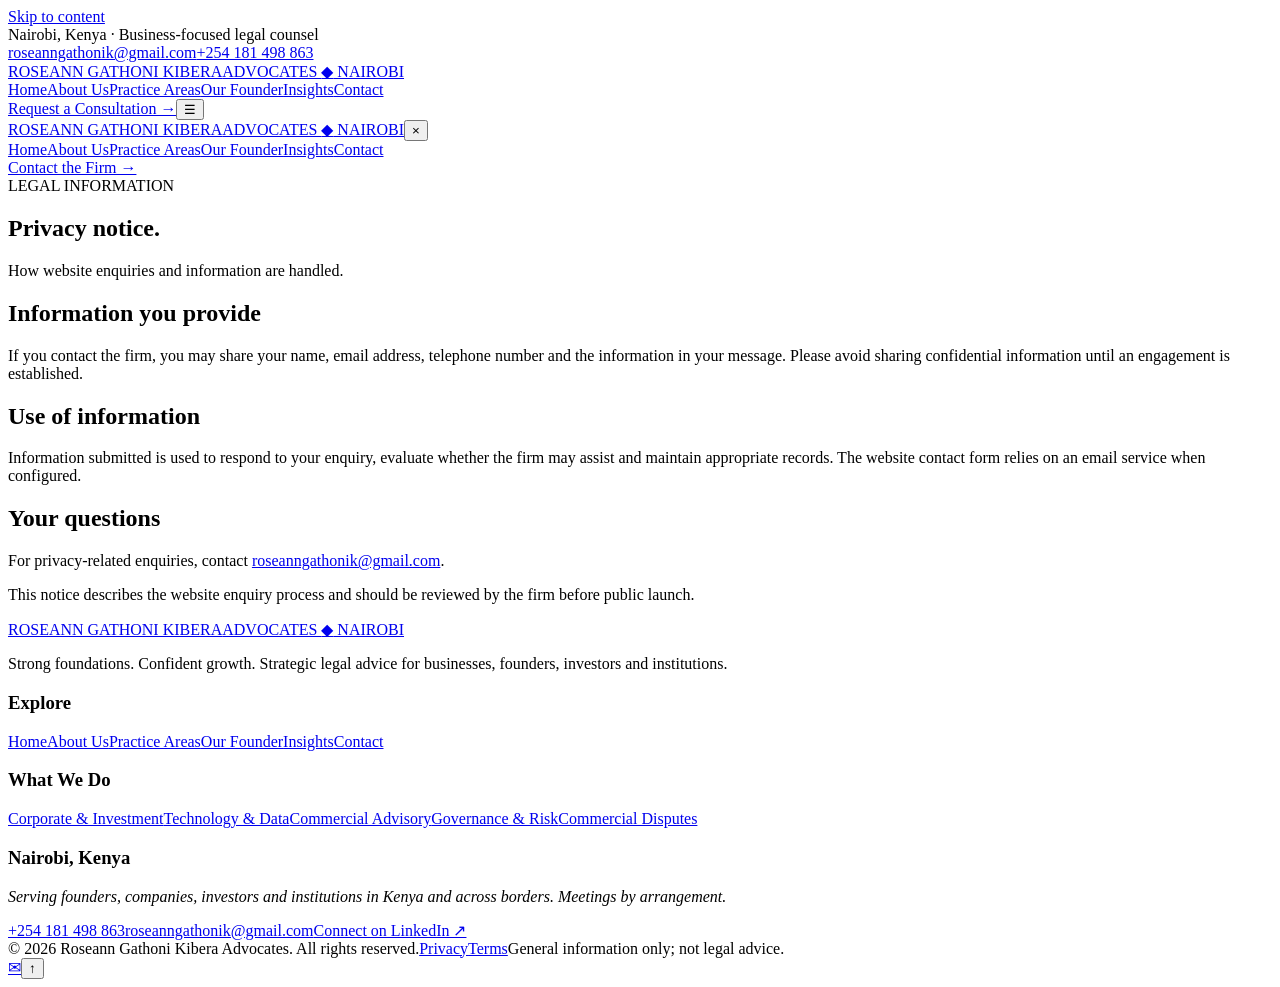
==== index.html @ 85772846 "Launch Roseann Gathoni Kibera Advocates website" ====
<!doctype html><html lang="en-KE"><head><meta charset="utf-8"><meta name="viewport" content="width=device-width,initial-scale=1"><meta name="theme-color" content="#20372f"><link rel="icon" href="/assets/favicon.png" type="image/png"><link rel="preconnect" href="https://fonts.googleapis.com"><link rel="preconnect" href="https://fonts.gstatic.com" crossorigin><link href="https://fonts.googleapis.com/css2?family=DM+Sans:wght@400;500;600;700&family=Playfair+Display:wght@400;500;600;700&display=swap" rel="stylesheet"><link rel="stylesheet" href="/assets/site.css"><link rel="stylesheet" href="/assets/roseann.css"><script defer src="/assets/site.js"></script><title>Privacy Notice | Roseann Gathoni Kibera Advocates</title><meta name="description" content="Privacy information for website enquiries."><meta property="og:title" content="Privacy Notice | Roseann Gathoni Kibera Advocates"><meta property="og:description" content="Privacy information for website enquiries."><meta property="og:type" content="website"><meta property="og:image" content="/assets/roseann-social.jpg"><meta name="twitter:card" content="summary_large_image"></head><body><a class="skip-link" href="#main">Skip to content</a><div class="topbar"><div class="container topbar-inner"><span class="topbar-address">Nairobi, Kenya · Business-focused legal counsel</span><div class="topbar-links"><a href="mailto:roseanngathonik@gmail.com">roseanngathonik@gmail.com</a><a href="tel:+254181498863">+254 181 498 863</a></div></div></div><header class="nav-shell"><div class="container nav-inner"><a class="brand" aria-label="Roseann Gathoni Kibera Advocates home" href="/"><span class="brand-wordmark"><span class="brand-primary">ROSEANN GATHONI KIBERA</span><span class="brand-secondary">ADVOCATES <span class="brand-mark">◆</span> NAIROBI</span></span></a><nav class="nav-links" aria-label="Main navigation"><a class="nav-link"  href="/">Home</a><a class="nav-link"  href="/about/">About Us</a><a class="nav-link"  href="/practice-areas/">Practice Areas</a><a class="nav-link"  href="/our-attorney/">Our Founder</a><a class="nav-link"  href="/insights/">Insights</a><a class="nav-link"  href="/contact/">Contact</a></nav><a class="btn btn-gold nav-cta" href="/contact/">Request a Consultation →</a><button type="button" class="menu-open" data-mobile-open aria-controls="mobile-panel" aria-expanded="false" aria-label="Open navigation">☰</button></div></header><div class="mobile-backdrop" id="mobile-backdrop"></div><nav id="mobile-panel" class="mobile-panel" aria-label="Mobile navigation" aria-hidden="true" inert><div class="mobile-head"><a class="brand" href="/"><span class="brand-wordmark"><span class="brand-primary">ROSEANN GATHONI KIBERA</span><span class="brand-secondary">ADVOCATES <span class="brand-mark">◆</span> NAIROBI</span></span></a><button type="button" data-mobile-close aria-label="Close navigation">×</button></div><div class="mobile-links"><a class=""  href="/">Home</a><a class=""  href="/about/">About Us</a><a class=""  href="/practice-areas/">Practice Areas</a><a class=""  href="/our-attorney/">Our Founder</a><a class=""  href="/insights/">Insights</a><a class=""  href="/contact/">Contact</a></div><a class="btn btn-gold mobile-cta" href="/contact/">Contact the Firm →</a></nav><main id="main"><section class="page-hero"><div class="container"><span class="eyebrow eyebrow-light">LEGAL INFORMATION</span><h1>Privacy notice.</h1><p>How website enquiries and information are handled.</p></div></section><section class="section"><div class="container narrow-copy"><h2>Information you provide</h2><p>If you contact the firm, you may share your name, email address, telephone number and the information in your message. Please avoid sharing confidential information until an engagement is established.</p><h2>Use of information</h2><p>Information submitted is used to respond to your enquiry, evaluate whether the firm may assist and maintain appropriate records. The website contact form relies on an email service when configured.</p><h2>Your questions</h2><p>For privacy-related enquiries, contact <a href="mailto:roseanngathonik@gmail.com">roseanngathonik@gmail.com</a>.</p><p>This notice describes the website enquiry process and should be reviewed by the firm before public launch.</p></div></section></main><footer class="site-footer"><div class="container"><div class="footer-grid"><div><a href="/" class="footer-wordmark"><span class="brand-wordmark"><span class="brand-primary">ROSEANN GATHONI KIBERA</span><span class="brand-secondary">ADVOCATES <span class="brand-mark">◆</span> NAIROBI</span></span></a><p>Strong foundations. Confident growth. Strategic legal advice for businesses, founders, investors and institutions.</p></div><div><h3>Explore</h3><div class="footer-links"><a class=""  href="/">Home</a><a class=""  href="/about/">About Us</a><a class=""  href="/practice-areas/">Practice Areas</a><a class=""  href="/our-attorney/">Our Founder</a><a class=""  href="/insights/">Insights</a><a class=""  href="/contact/">Contact</a></div></div><div><h3>What We Do</h3><div class="footer-links"><a href="/practice-areas/#corporate">Corporate &amp; Investment</a><a href="/practice-areas/#technology">Technology &amp; Data</a><a href="/practice-areas/#commercial">Commercial Advisory</a><a href="/practice-areas/#governance">Governance &amp; Risk</a><a href="/practice-areas/#disputes">Commercial Disputes</a></div></div><div class="footer-location"><h3>Nairobi, Kenya</h3><address>Serving founders, companies, investors and institutions in Kenya and across borders. Meetings by arrangement.</address><div class="footer-links" style="margin-top:15px"><a href="tel:+254181498863">+254 181 498 863</a><a href="mailto:roseanngathonik@gmail.com">roseanngathonik@gmail.com</a><a href="https://www.linkedin.com/in/roseanngathoni/" target="_blank" rel="noopener noreferrer">Connect on LinkedIn ↗</a></div></div></div><div class="footer-bottom"><span>© 2026 Roseann Gathoni Kibera Advocates. All rights reserved.</span><span class="footer-legal"><a href="/privacy/">Privacy</a><a href="/terms/">Terms</a><span>General information only; not legal advice.</span></span></div></div></footer><a class="floating-contact" href="mailto:roseanngathonik@gmail.com" aria-label="Email Roseann Gathoni Kibera Advocates" title="Email the firm">✉</a><button class="scroll-top" type="button" aria-label="Back to top">↑</button></body></html>
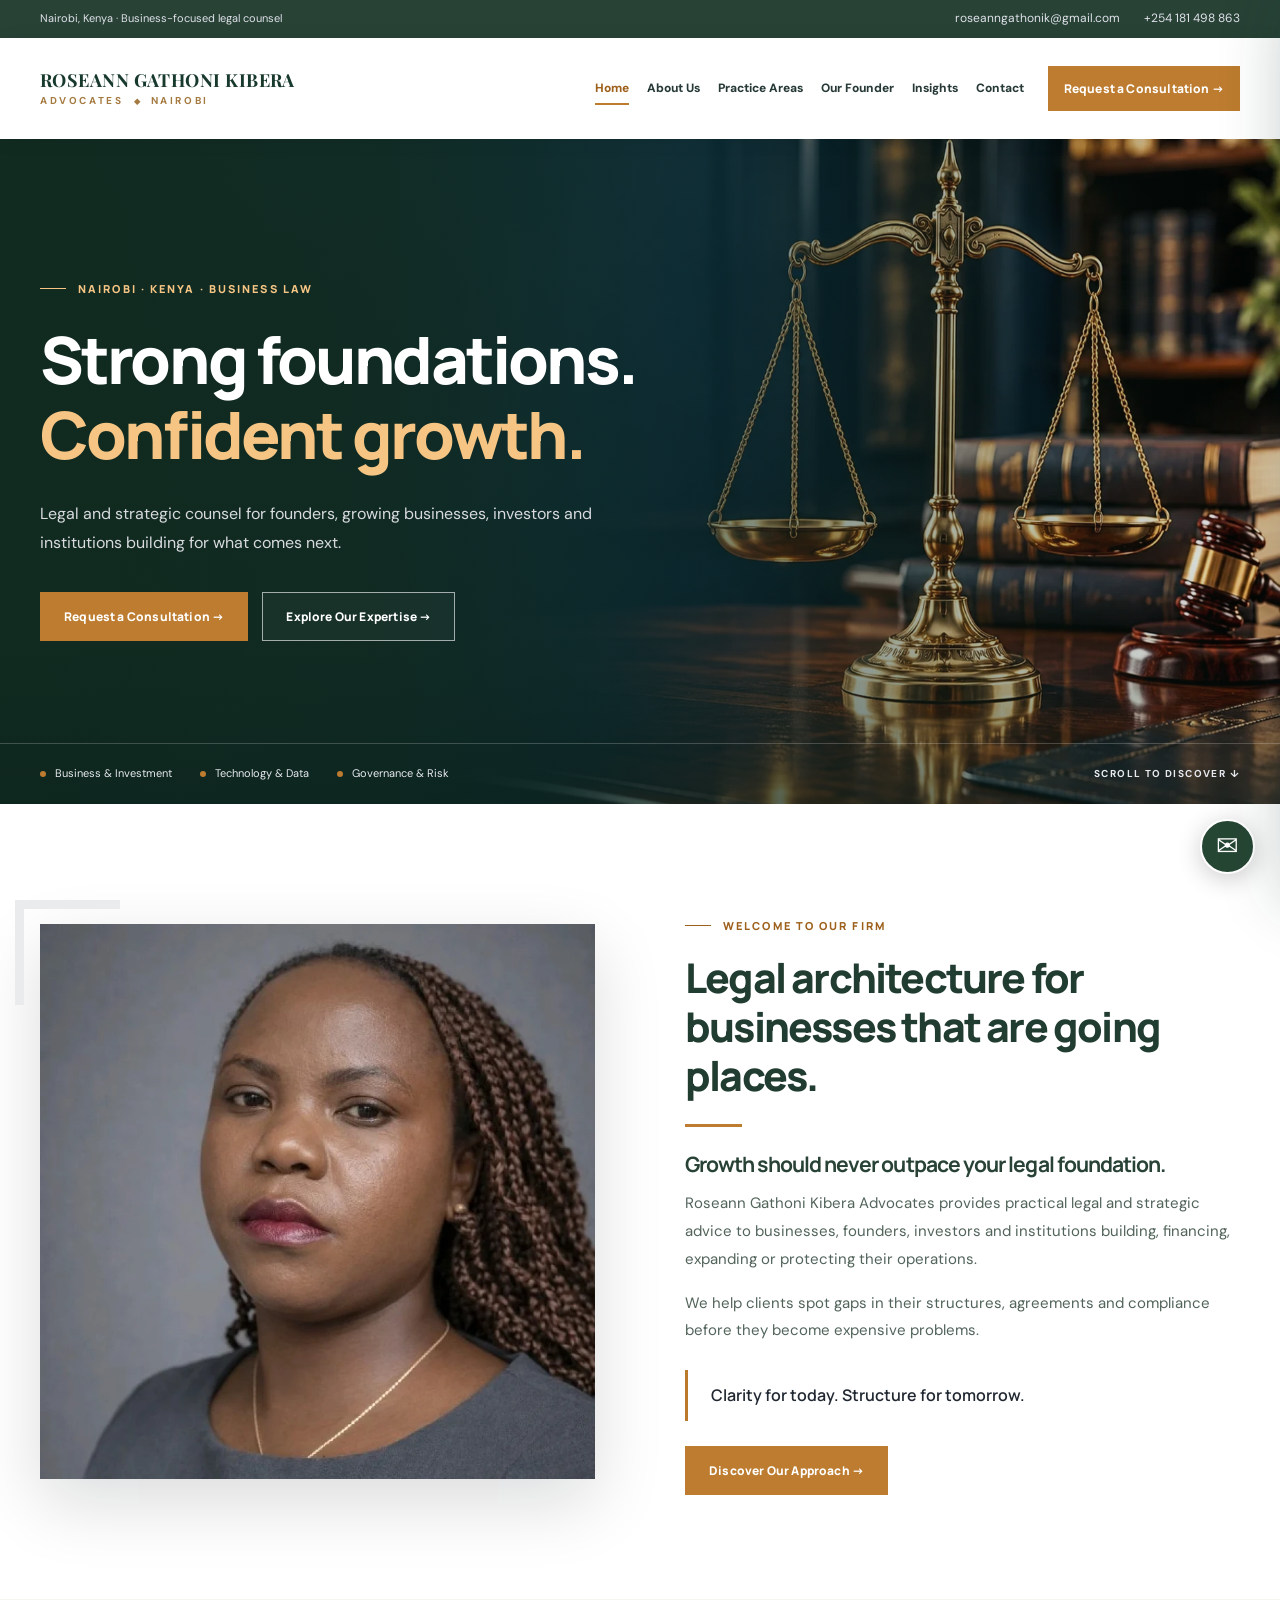
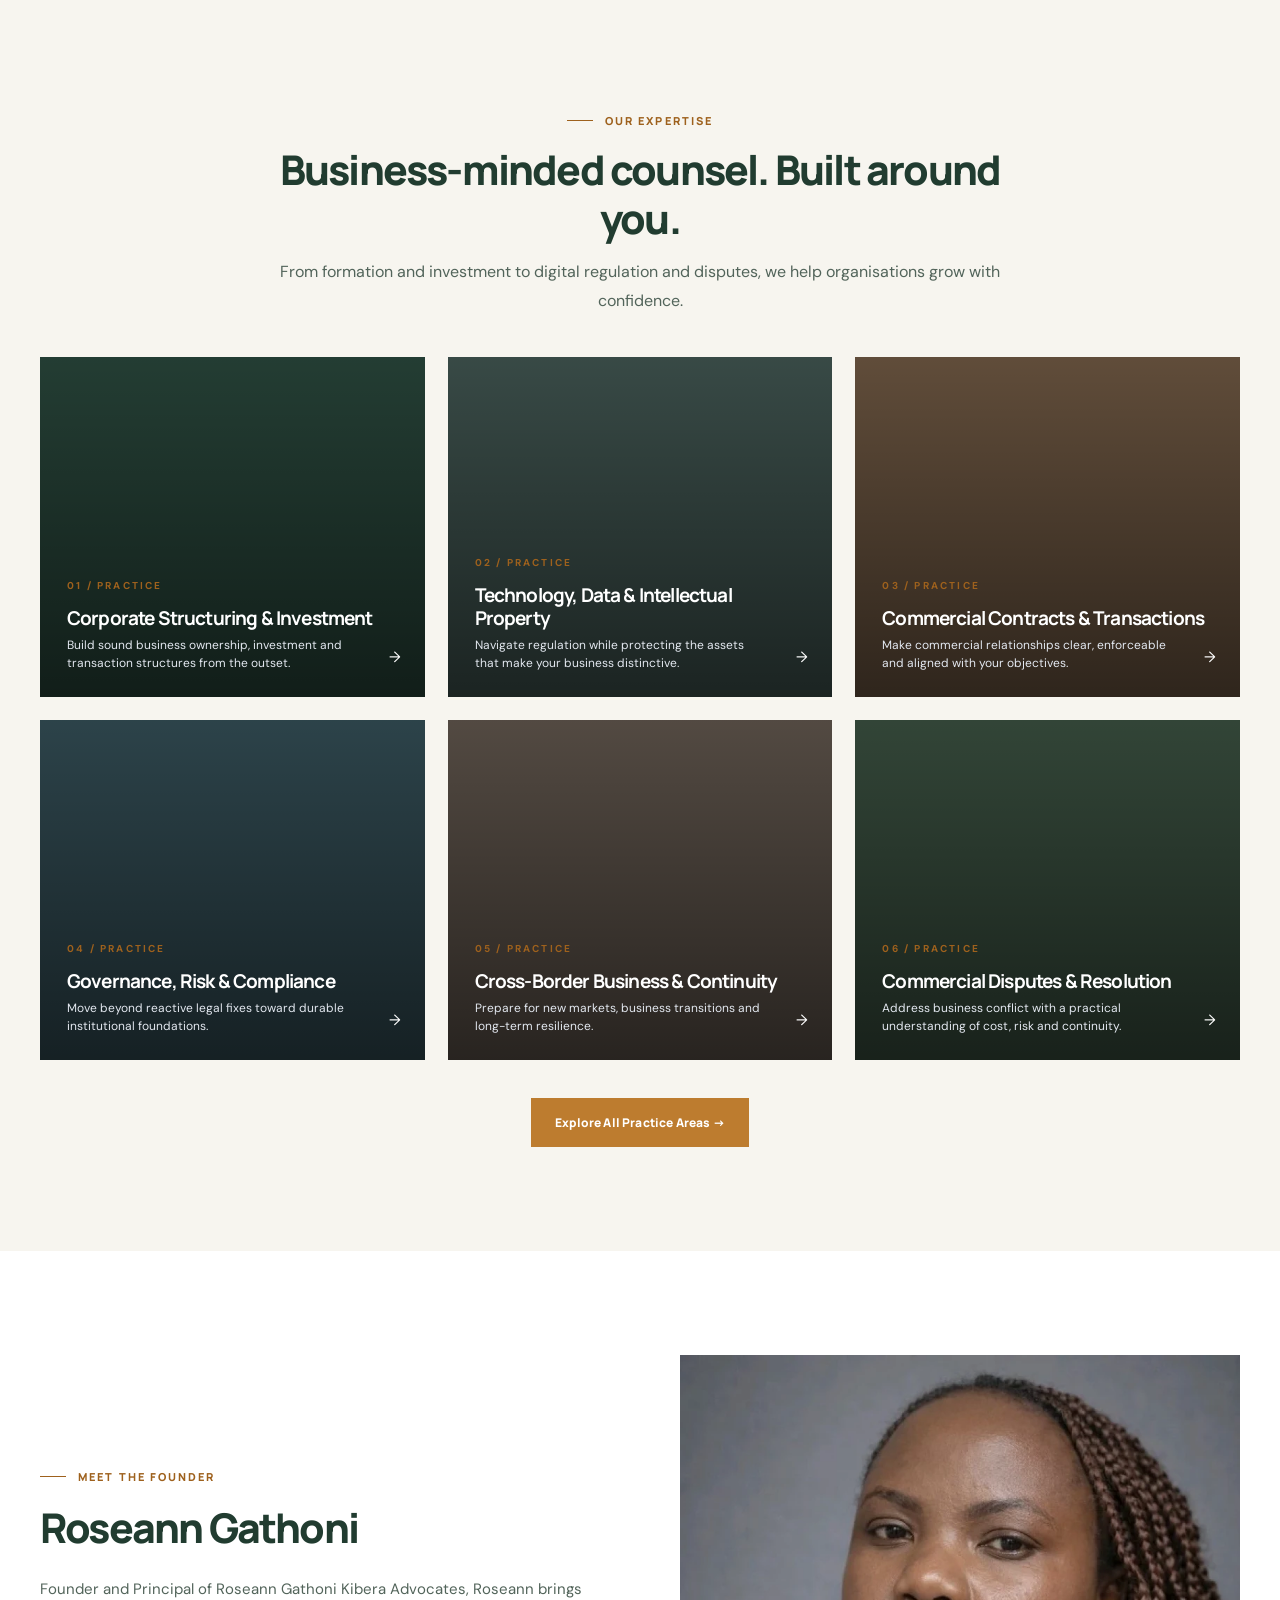
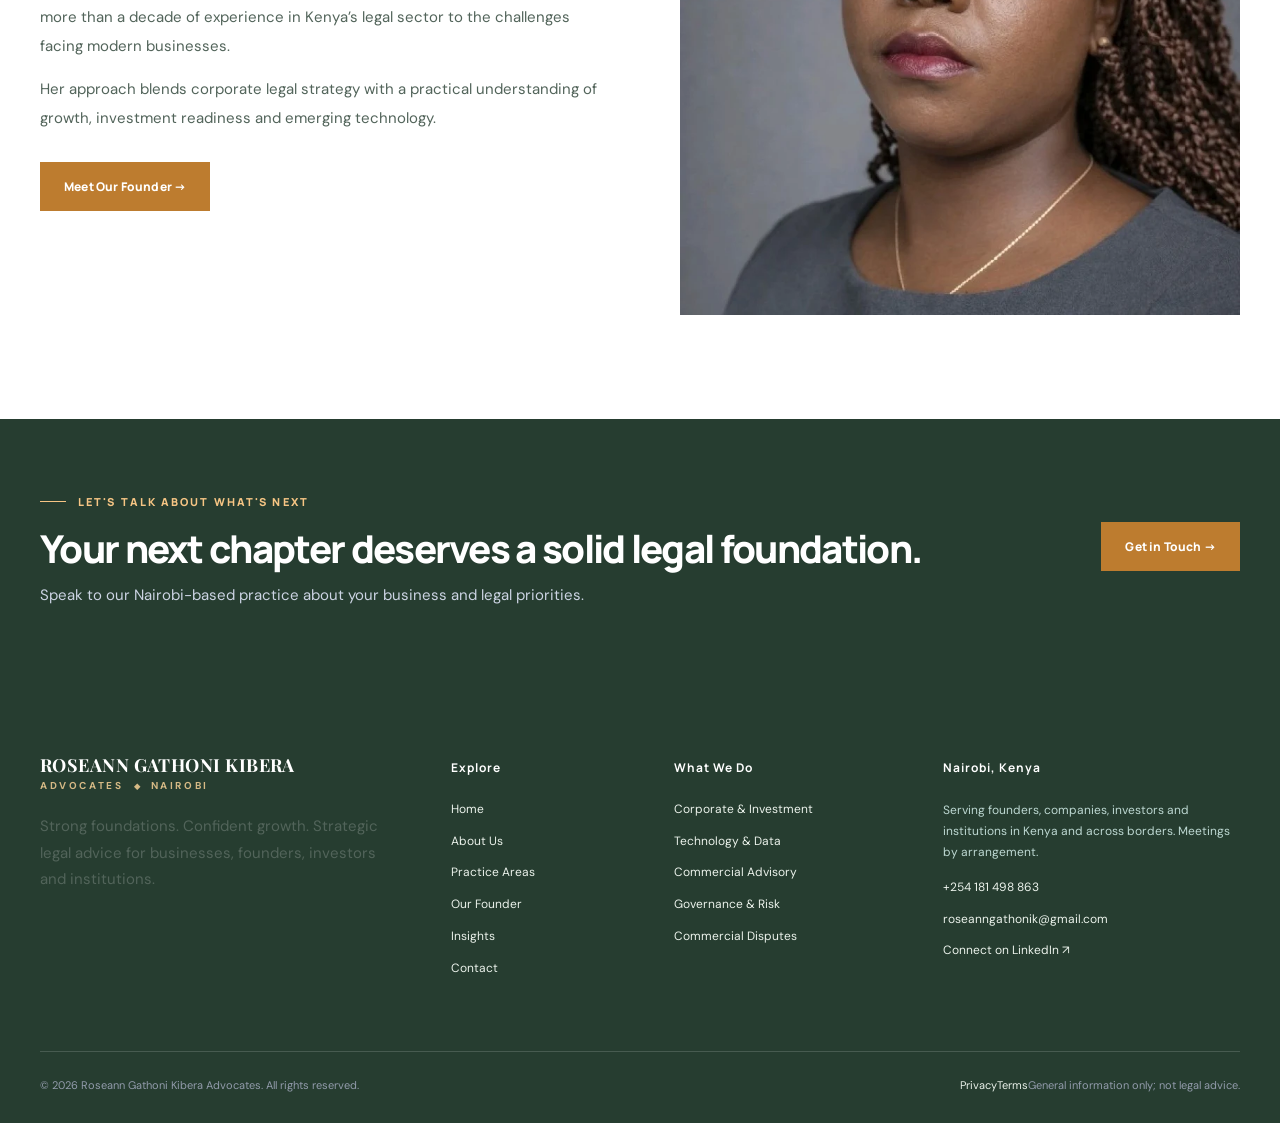
==== commit a2e68d77: "Fix website styling and production deployment" ====
--- a/index.html
+++ b/index.html
@@ -1 +1,113 @@
-<!doctype html><html lang="en-KE"><head><meta charset="utf-8"><meta name="viewport" content="width=device-width,initial-scale=1"><meta name="theme-color" content="#20372f"><link rel="icon" href="/assets/favicon.png" type="image/png"><link rel="preconnect" href="https://fonts.googleapis.com"><link rel="preconnect" href="https://fonts.gstatic.com" crossorigin><link href="https://fonts.googleapis.com/css2?family=DM+Sans:wght@400;500;600;700&family=Playfair+Display:wght@400;500;600;700&display=swap" rel="stylesheet"><link rel="stylesheet" href="/assets/site.css"><link rel="stylesheet" href="/assets/roseann.css"><script defer src="/assets/site.js"></script><title>Privacy Notice | Roseann Gathoni Kibera Advocates</title><meta name="description" content="Privacy information for website enquiries."><meta property="og:title" content="Privacy Notice | Roseann Gathoni Kibera Advocates"><meta property="og:description" content="Privacy information for website enquiries."><meta property="og:type" content="website"><meta property="og:image" content="/assets/roseann-social.jpg"><meta name="twitter:card" content="summary_large_image"></head><body><a class="skip-link" href="#main">Skip to content</a><div class="topbar"><div class="container topbar-inner"><span class="topbar-address">Nairobi, Kenya · Business-focused legal counsel</span><div class="topbar-links"><a href="mailto:roseanngathonik@gmail.com">roseanngathonik@gmail.com</a><a href="tel:+254181498863">+254 181 498 863</a></div></div></div><header class="nav-shell"><div class="container nav-inner"><a class="brand" aria-label="Roseann Gathoni Kibera Advocates home" href="/"><span class="brand-wordmark"><span class="brand-primary">ROSEANN GATHONI KIBERA</span><span class="brand-secondary">ADVOCATES <span class="brand-mark">◆</span> NAIROBI</span></span></a><nav class="nav-links" aria-label="Main navigation"><a class="nav-link"  href="/">Home</a><a class="nav-link"  href="/about/">About Us</a><a class="nav-link"  href="/practice-areas/">Practice Areas</a><a class="nav-link"  href="/our-attorney/">Our Founder</a><a class="nav-link"  href="/insights/">Insights</a><a class="nav-link"  href="/contact/">Contact</a></nav><a class="btn btn-gold nav-cta" href="/contact/">Request a Consultation →</a><button type="button" class="menu-open" data-mobile-open aria-controls="mobile-panel" aria-expanded="false" aria-label="Open navigation">☰</button></div></header><div class="mobile-backdrop" id="mobile-backdrop"></div><nav id="mobile-panel" class="mobile-panel" aria-label="Mobile navigation" aria-hidden="true" inert><div class="mobile-head"><a class="brand" href="/"><span class="brand-wordmark"><span class="brand-primary">ROSEANN GATHONI KIBERA</span><span class="brand-secondary">ADVOCATES <span class="brand-mark">◆</span> NAIROBI</span></span></a><button type="button" data-mobile-close aria-label="Close navigation">×</button></div><div class="mobile-links"><a class=""  href="/">Home</a><a class=""  href="/about/">About Us</a><a class=""  href="/practice-areas/">Practice Areas</a><a class=""  href="/our-attorney/">Our Founder</a><a class=""  href="/insights/">Insights</a><a class=""  href="/contact/">Contact</a></div><a class="btn btn-gold mobile-cta" href="/contact/">Contact the Firm →</a></nav><main id="main"><section class="page-hero"><div class="container"><span class="eyebrow eyebrow-light">LEGAL INFORMATION</span><h1>Privacy notice.</h1><p>How website enquiries and information are handled.</p></div></section><section class="section"><div class="container narrow-copy"><h2>Information you provide</h2><p>If you contact the firm, you may share your name, email address, telephone number and the information in your message. Please avoid sharing confidential information until an engagement is established.</p><h2>Use of information</h2><p>Information submitted is used to respond to your enquiry, evaluate whether the firm may assist and maintain appropriate records. The website contact form relies on an email service when configured.</p><h2>Your questions</h2><p>For privacy-related enquiries, contact <a href="mailto:roseanngathonik@gmail.com">roseanngathonik@gmail.com</a>.</p><p>This notice describes the website enquiry process and should be reviewed by the firm before public launch.</p></div></section></main><footer class="site-footer"><div class="container"><div class="footer-grid"><div><a href="/" class="footer-wordmark"><span class="brand-wordmark"><span class="brand-primary">ROSEANN GATHONI KIBERA</span><span class="brand-secondary">ADVOCATES <span class="brand-mark">◆</span> NAIROBI</span></span></a><p>Strong foundations. Confident growth. Strategic legal advice for businesses, founders, investors and institutions.</p></div><div><h3>Explore</h3><div class="footer-links"><a class=""  href="/">Home</a><a class=""  href="/about/">About Us</a><a class=""  href="/practice-areas/">Practice Areas</a><a class=""  href="/our-attorney/">Our Founder</a><a class=""  href="/insights/">Insights</a><a class=""  href="/contact/">Contact</a></div></div><div><h3>What We Do</h3><div class="footer-links"><a href="/practice-areas/#corporate">Corporate &amp; Investment</a><a href="/practice-areas/#technology">Technology &amp; Data</a><a href="/practice-areas/#commercial">Commercial Advisory</a><a href="/practice-areas/#governance">Governance &amp; Risk</a><a href="/practice-areas/#disputes">Commercial Disputes</a></div></div><div class="footer-location"><h3>Nairobi, Kenya</h3><address>Serving founders, companies, investors and institutions in Kenya and across borders. Meetings by arrangement.</address><div class="footer-links" style="margin-top:15px"><a href="tel:+254181498863">+254 181 498 863</a><a href="mailto:roseanngathonik@gmail.com">roseanngathonik@gmail.com</a><a href="https://www.linkedin.com/in/roseanngathoni/" target="_blank" rel="noopener noreferrer">Connect on LinkedIn ↗</a></div></div></div><div class="footer-bottom"><span>© 2026 Roseann Gathoni Kibera Advocates. All rights reserved.</span><span class="footer-legal"><a href="/privacy/">Privacy</a><a href="/terms/">Terms</a><span>General information only; not legal advice.</span></span></div></div></footer><a class="floating-contact" href="mailto:roseanngathonik@gmail.com" aria-label="Email Roseann Gathoni Kibera Advocates" title="Email the firm">✉</a><button class="scroll-top" type="button" aria-label="Back to top">↑</button></body></html>+<!doctype html><html lang="en-KE"><head><meta charset="utf-8"><meta name="viewport" content="width=device-width,initial-scale=1"><meta name="theme-color" content="#20372f"><link rel="icon" href="[data-uri]" type="image/png"><link rel="preconnect" href="https://fonts.googleapis.com"><link rel="preconnect" href="https://fonts.gstatic.com" crossorigin><link href="https://fonts.googleapis.com/css2?family=DM+Sans:wght@400;500;600;700&family=Playfair+Display:wght@400;500;600;700&display=swap" rel="stylesheet"><style>
+@import url('https://fonts.googleapis.com/css2?family=DM+Sans:wght@400;500;600;700&family=Manrope:wght@400;500;600;700;800&display=swap');
+:root{--navy:#2d4337;--navy-deep:#23362c;--navy-soft:#355445;--gold:#bf7a29;--gold-light:#e9b979;--red:#bf7a29;--ink:#2e3832;--body:#5d6665;--line:#e4eae8;--cream:#f6f5f0;--white:#fff;--shadow:0 24px 65px rgba(10,13,18,.14)}
+*,*::before,*::after{box-sizing:border-box}html{scroll-behavior:smooth;scroll-padding-top:110px}body{margin:0;background:#fff;color:var(--ink);font:400 15px/1.78 'DM Sans',Arial,sans-serif;-webkit-font-smoothing:antialiased}body.nav-open{overflow:hidden}img{max-width:100%;display:block}button,input,textarea,select{font:inherit}button{cursor:pointer}a{color:inherit;text-decoration:none}::selection{background:#e0e3e6;color:#1a1c20}:focus-visible{outline:3px solid #525862;outline-offset:4px}.container{width:min(100% - 72px,1200px);margin-inline:auto}.skip-link{position:absolute;top:-100px;left:10px;z-index:1000;color:#fff;background:var(--navy);padding:9px 17px}.skip-link:focus{top:8px}h1,h2,h3,h4,p{margin-top:0}h1,h2,h3{font-family:Manrope,Arial,sans-serif;letter-spacing:-.044em;line-height:1.2}h1{font-size:clamp(44px,5.1vw,74px);font-weight:800}h2{font-size:clamp(30px,3.2vw,48px);font-weight:800}h3{font-size:clamp(17px,1.65vw,23px)}p{color:var(--body)}.centered{text-align:center}.section{padding:104px 0}.cream{background:var(--cream)}.section-heading{margin-bottom:42px;max-width:770px}.section-heading.centered{margin-inline:auto}.section-heading h2{margin:15px 0 15px}.section-heading p{margin:0;font-size:16px;line-height:1.78}.eyebrow{display:inline-flex;align-items:center;gap:12px;color:var(--gold);font-size:11px;font-family:Manrope,Arial,sans-serif;font-weight:800;letter-spacing:2.1px;text-transform:uppercase;line-height:1.55}.eyebrow::before{content:"";width:26px;flex:0 0 26px;height:1px;background:currentColor}.eyebrow-light{color:var(--gold-light)}.accent-line{width:57px;height:3px;background:var(--gold);margin:24px 0}.btn{display:inline-flex;align-items:center;justify-content:center;gap:17px;padding:14px 23px;min-height:49px;font-size:12px;font-weight:800;letter-spacing:.015em;font-family:Manrope,Arial,sans-serif;line-height:1.3;text-align:center;border:1px solid transparent;transition:background .2s,transform .2s,border-color .2s;white-space:normal}.btn:hover{transform:translateY(-2px)}.btn svg{flex:none}.btn-gold{background:#224a46;border-color:#224a46;color:#fff}.btn-gold:hover{background:#173b36;border-color:#173b36;color:#fff}.btn-navy{color:#fff;background:var(--navy);border-color:var(--navy)}.btn-navy:hover{background:#1e5e55}.btn-outline{border-color:#fff9;color:#fff;background:#ffffff08}.btn-outline:hover{background:#ffffff1d}.text-link{display:inline-flex;align-items:center;gap:13px;color:#263937;font-size:12px;font-weight:800;font-family:Manrope,Arial,sans-serif;border-bottom:1px solid var(--gold);padding-bottom:6px}.text-link:hover{color:#224a46}.text-link svg{width:16px}.section-action{margin-top:38px}
+/* Reference site navigation: restrained utility bar, white main navigation */
+.topbar{background:#102c28;color:#e0e2ea;font-size:11px}.topbar-inner{min-height:38px;display:flex;justify-content:space-between;align-items:center;gap:18px}.topbar-address,.topbar-links,.topbar-links a{display:inline-flex;align-items:center;gap:7px}.topbar svg{height:15px;width:15px;color:#b8dcd6}.topbar-links{gap:24px}.topbar-links a:hover{color:#b8dcd6}.nav-shell{position:sticky;top:0;background:#fff;z-index:80;box-shadow:0 2px 20px #181b200e}.nav-inner{min-height:101px;display:flex;align-items:center;gap:24px}.brand{display:flex;align-items:center;flex:0 0 260px;width:260px}.brand img{width:260px;height:auto;max-height:80px;object-fit:contain}.nav-links{display:flex;gap:18px;margin-left:auto;align-items:center}.nav-link{font-size:11.5px;font-weight:800;color:#263937;white-space:nowrap;position:relative;padding:12px 0}.nav-link::after{content:"";position:absolute;bottom:6px;left:0;right:100%;height:2px;background:var(--gold);transition:right .2s}.nav-link.active::after,.nav-link:hover::after{right:0}.nav-link.active{color:#224a46}.nav-cta{padding:13px 17px;min-height:44px;white-space:nowrap;font-size:11px}.menu-open{display:none;background:transparent;border:1px solid #e3e3e3;color:var(--navy);width:44px;height:44px;align-items:center;justify-content:center;margin-left:auto}.mobile-backdrop{position:fixed;inset:0;background:#102c28b3;z-index:85;visibility:hidden;opacity:0;transition:opacity .2s,visibility .2s}.mobile-backdrop.visible{opacity:1;visibility:visible}.mobile-panel{position:fixed;right:0;top:0;bottom:0;z-index:90;display:block;width:min(89vw,380px);padding:24px;background:white;overflow-y:auto;transform:translateX(105%);box-shadow:-15px 0 60px #102c283d;transition:transform .23s}.mobile-panel.open{transform:translateX(0)}.mobile-head{display:flex;align-items:center;justify-content:space-between;gap:12px;padding-bottom:25px;border-bottom:1px solid var(--line)}.mobile-head img{width:175px;height:auto}.mobile-head button{background:#eff0f2;border:0;color:var(--navy);font-size:26px;line-height:1;width:39px;height:39px}.mobile-links{display:flex;flex-direction:column;margin:14px 0 27px}.mobile-links a{padding:13px 3px;border-bottom:1px solid #efeee9;font-size:14px;font-weight:700}.mobile-cta{width:100%}
+/* Full-bleed image and text overlay */
+.hero{min-height:665px;background:#0e302b;color:#fff;position:relative;isolation:isolate;display:flex;align-items:center;overflow:hidden}.hero::before{content:"";position:absolute;z-index:-2;inset:0;background-image:linear-gradient(90deg,rgba(7,31,29,.98) 0%,rgba(9,36,33,.94) 31%,rgba(12,43,39,.79) 57%,rgba(7,31,29,.15) 100%),var(--hero-image);background-position:center;background-size:cover}.hero::after{content:"";position:absolute;z-index:-1;inset:0;background:linear-gradient(0deg,rgba(7,31,29,.39),transparent 24%)}.hero-inner{width:min(100% - 72px,1200px);padding:88px 0 119px}.hero-copy{max-width:725px}.hero h1{color:#fff;margin:24px 0 27px;line-height:1.15}.hero h1 em{color:var(--gold-light);font-style:normal}.hero-copy p{color:#d8dade;max-width:570px;font-size:16px;line-height:1.85}.hero-actions{display:flex;gap:14px;flex-wrap:wrap;margin-top:34px}.hero-bottom{position:absolute;left:0;right:0;bottom:0;color:#e8eaf0;border-top:1px solid #fff3}.hero-bottom-inner{min-height:60px;display:flex;align-items:center;justify-content:space-between;gap:20px}.hero-notes{display:flex;align-items:center;gap:28px;font-size:11px}.hero-notes span{display:flex;align-items:center;gap:9px}.hero-notes span::before{content:"";height:6px;width:6px;background:var(--gold-light);border-radius:50%}.scroll-cue{font-weight:700;letter-spacing:1.4px;font-size:10px;white-space:nowrap}
+/* Reference intro portrait treatment */
+.intro-grid{display:grid;grid-template-columns:minmax(0,1fr) minmax(0,1fr);gap:90px;align-items:center}.intro-picture{position:relative;min-width:0}.intro-picture>img{width:100%;height:auto;aspect-ratio:1/1;object-fit:cover;object-position:center 18%;box-shadow:var(--shadow)}.intro-picture::before{content:"";position:absolute;border-top:9px solid #e9ebed;border-left:9px solid #e9ebed;left:-25px;top:-24px;height:105px;width:105px;pointer-events:none;z-index:1}.picture-stamp{position:absolute;right:-22px;bottom:-22px;background:var(--navy);padding:23px 27px;color:white;box-shadow:var(--shadow);display:flex;flex-direction:column;line-height:1.3;min-width:164px}.picture-stamp small{font-size:10px;color:var(--gold-light);letter-spacing:2px;font-weight:700}.picture-stamp strong{font:800 30px Manrope,Arial,sans-serif;margin:5px 0}.picture-stamp span{font-size:10px;color:#e5e6e7}.intro-copy h2{margin:18px 0 0}.intro-copy h3{color:var(--navy);margin-bottom:14px}.intro-copy p{line-height:1.85;margin-bottom:16px}.intro-copy blockquote{font:600 16px/1.7 Manrope,Arial,sans-serif;border-left:3px solid var(--gold);padding:12px 0 12px 23px;margin:25px 0;color:#222832}
+/* Image-led practice cards: no image stretching */
+.practice-grid{display:grid;grid-template-columns:repeat(3,minmax(0,1fr));gap:23px}.practice-card{height:340px;min-width:0;overflow:hidden;position:relative;background:#23262b;display:block;color:#fff}.practice-card>img{position:absolute;inset:0;width:100%;height:100%;object-fit:cover;object-position:center;transition:transform .35s ease}.practice-card:hover>img{transform:scale(1.055)}.practice-shade{position:absolute;inset:0;background:linear-gradient(180deg,#102c280a 15%,#102c28d5 70%,#102c28ee 100%)}.practice-card-text{position:absolute;bottom:0;left:0;right:0;padding:27px 27px 25px}.card-number{font-size:10px;letter-spacing:2.2px;color:var(--gold-light);font-weight:700}.practice-card h3{font-size:19px;color:white;margin:9px 0 7px}.practice-card p{font-size:12px;line-height:1.5;color:#e3e8f0;max-width:285px;margin-bottom:0}.card-arrow{position:absolute;bottom:27px;right:24px}.card-arrow svg{width:19px;height:19px;color:#b8dcd6}
+.purpose-grid{display:grid;grid-template-columns:1fr 1.08fr;gap:95px;align-items:start}.purpose-grid h2{margin:18px 0 23px}.purpose-grid>div>p{font-size:16px;max-width:440px}.value-grid{display:grid;grid-template-columns:1fr 1fr;gap:32px 40px}.value-grid>div{border-top:1px solid var(--line);padding-top:16px}.value-grid span,.three-values span{font-size:12px;color:var(--gold);font-weight:800;letter-spacing:2px}.value-grid h3{margin:10px 0 8px;font-size:17px}.value-grid p{font-size:13px;line-height:1.7}.two-column{display:grid;grid-template-columns:minmax(0,1fr) minmax(0,1fr);gap:80px;align-items:center}.two-column>div{min-width:0}.two-column h2{margin:17px 0 23px}.two-column p{font-size:15px;line-height:1.9}.two-column .btn{margin-top:15px}.section-navy{background:var(--navy);color:#fff}.section-navy h2{color:#fff}.section-navy p{color:#d4dce9}.decorative-photo,.picture-frame{width:100%;overflow:hidden}.decorative-photo img{width:100%;height:auto;aspect-ratio:6/4;object-fit:cover}.picture-frame img{width:100%;height:auto;aspect-ratio:1.19/1;object-fit:cover}.insight-grid{display:grid;grid-template-columns:repeat(3,minmax(0,1fr));gap:25px}.insight-card{min-width:0;border:1px solid #e7e5e0;background:white;padding:26px}.insight-image{display:block;overflow:hidden;background:#e4e4e0}.insight-image img{width:100%;height:auto;aspect-ratio:4/3;object-fit:cover;object-position:center;transition:transform .3s}.insight-image:hover img{transform:scale(1.04)}.insight-copy{padding-top:17px}.overline{font-family:Manrope,Arial,sans-serif;font-size:10px;letter-spacing:1.8px;color:#224a46;font-weight:800}.insight-copy h3{font-size:20px;margin:23px 0 12px;line-height:1.35}.insight-copy h3 a:hover{color:#173b36}.insight-copy p{font-size:13px;line-height:1.8;min-height:53px}.insight-copy .text-link{margin-top:9px}
+/* Inner pages */
+.page-hero{background:radial-gradient(circle at 83% 32%,#31353b 0%,transparent 42%),linear-gradient(120deg,#181b20,#222830);color:white;padding:100px 0 95px}.page-hero h1{max-width:830px;font-size:clamp(40px,4.6vw,64px);margin:25px 0 22px}.page-hero p{color:#cdd5e3;max-width:630px;font-size:16px}.three-values{display:grid;grid-template-columns:repeat(3,minmax(0,1fr));gap:24px}.three-values article{background:#fff;padding:32px;min-width:0;border:1px solid var(--line)}.three-values h3{margin:15px 0 10px}.three-values p{font-size:13px}.reverse{direction:rtl}.reverse>*{direction:ltr}.jump-chips{display:flex;gap:12px;flex-wrap:wrap;justify-content:center;margin-top:35px}.jump-chips a{border:1px solid #DED6DA;color:#242b34;font-size:12px;font-weight:700;padding:8px 13px}.jump-chips a:hover{background:var(--navy);color:white}.practice-detail{padding:85px 0;scroll-margin-top:115px}.detail-grid{display:grid;grid-template-columns:minmax(0,1fr) minmax(0,1fr);align-items:center;gap:80px}.detail-grid.reverse{direction:rtl}.detail-grid.reverse>*{direction:ltr}.detail-photo img{width:100%;height:auto;aspect-ratio:5/4;object-fit:cover;object-position:center}.detail-copy h2{margin:16px 0 15px}.detail-copy h3{font-size:18px;font-weight:700;letter-spacing:-.018em;margin-bottom:16px;color:#343b44}.detail-copy>p{line-height:1.8}.detail-topics{font-size:12px;font-weight:700;color:#3a3c40;border-left:3px solid var(--gold);padding-left:17px;margin:25px 0!important}.profile-layout{display:grid;grid-template-columns:.9fr 1.1fr;gap:88px;align-items:center}.profile-photo{position:relative}.profile-photo>img{width:100%;height:auto;aspect-ratio:1/1;object-fit:cover;box-shadow:var(--shadow)}.profile-body h2{margin:18px 0 6px}.profile-role{font-weight:800;font-size:11px;letter-spacing:1.4px;color:#224a46}.profile-body p{line-height:1.85}.team-grid{display:grid;grid-template-columns:repeat(3,minmax(0,1fr));gap:24px}.team-grid article{text-align:center;background:#fff;border:1px solid var(--line);padding:35px 22px}.initials{margin:0 auto 19px;border-radius:50%;width:79px;height:79px;background:#e4edf8;color:#20262f;display:grid;place-items:center;font:800 24px Manrope,Arial,sans-serif}.team-grid article:nth-child(2) .initials{background:#F9E5EA;color:#224a46}.team-grid article:nth-child(3) .initials{background:#f6e1e5;color:#2f3237}.team-grid h3{margin:0;font-size:18px}.team-grid span{font-size:11px;text-transform:uppercase;letter-spacing:1.4px;color:#50535a}.guide-article{padding:42px 46px;background:#fff;margin:0 auto 25px;scroll-margin-top:120px;max-width:900px}.guide-article h2{font-size:30px;margin:13px 0 24px}.guide-article p{line-height:1.9}.contact-grid{display:grid;grid-template-columns:.85fr 1.15fr;gap:75px;align-items:start}.contact-copy h2{margin:17px 0 19px}.contact-copy p{margin-bottom:30px}.contact-line{display:flex;gap:16px;border-top:1px solid var(--line);padding:18px 0;align-items:flex-start}.contact-line>svg{color:#224a46;flex:none;margin-top:5px}.contact-line>div{display:flex;flex-direction:column;gap:4px;min-width:0}.contact-line strong{font-size:12px;text-transform:uppercase;letter-spacing:.8px}.contact-line a,.contact-line span{font-size:14px;overflow-wrap:anywhere}.contact-line a:hover{color:#224a46}.contact-form-shell{background:var(--cream);border:1px solid #dfe9e5;padding:35px}.contact-form-shell h3{font-size:26px;margin-bottom:6px}.contact-form-shell>p{font-size:13px}.contact-form-shell form{margin-top:22px}.contact-form-shell label{display:flex;flex-direction:column;font-size:12px;font-weight:700;gap:6px;margin-bottom:16px}.contact-form-shell input,.contact-form-shell select,.contact-form-shell textarea{border:1px solid #dcdedb;background:white;min-width:0;width:100%;padding:12px 13px;outline:none;border-radius:0;color:var(--ink)}.contact-form-shell textarea{resize:vertical}.contact-form-shell input:focus,.contact-form-shell textarea:focus,.contact-form-shell select:focus{border-color:var(--gold);box-shadow:0 0 0 2px #224a4622}.form-grid{display:grid;grid-template-columns:repeat(2,minmax(0,1fr));gap:15px}.honeypot{position:absolute;width:1px;height:1px;overflow:hidden;opacity:0;pointer-events:none}.contact-form-shell #form-status{font-size:12px;margin-top:14px;color:#555b65}.office-grid{display:grid;grid-template-columns:repeat(2,minmax(0,1fr));gap:25px}.office-card{background:#fff;border:1px solid var(--line);padding:36px;min-width:0}.office-card h3{margin:17px 0}.office-card p{display:flex;align-items:flex-start;gap:10px;font-size:14px;min-height:75px}.office-card p svg{flex:0 0 18px;margin-top:4px}.legal-copy{max-width:850px}.legal-copy h2{margin-bottom:28px}.legal-copy h3{margin-top:30px}.legal-copy a{color:#224a46;text-decoration:underline}
+/* Footer and the lone circular floating contact control */
+.closing{background:#102c28;color:white;padding:65px 0}.closing-inner{display:flex;gap:30px;align-items:center;justify-content:space-between}.closing h2{font-size:clamp(28px,3vw,40px);margin:15px 0 10px;color:white}.closing p{color:#ccd4e3;margin:0}.closing .btn{flex:none}.site-footer{background:#142d2a;color:#e0ebe8;padding:80px 0 0}.footer-grid{display:grid;grid-template-columns:1.4fr .67fr .85fr 1.15fr;gap:50px;padding-bottom:72px}.footer-logo{max-width:300px;display:block;margin-bottom:19px;background:transparent!important;border:none!important;padding:0!important}.footer-logo img{width:100%;height:auto;object-fit:contain;background:transparent}.footer-about p{font-size:13px;color:#bdd7d2;max-width:280px}.site-footer h3{font:700 12px Manrope,Arial,sans-serif;letter-spacing:1px;color:white;margin:5px 0 24px}.footer-links{display:flex;flex-direction:column;gap:12px}.footer-links a{color:#bdd8d2;font-size:12px;line-height:1.65}.footer-links a:hover,.footer-bottom a:hover{color:var(--gold-light)}.site-footer address{font-style:normal;font-size:12px;color:#bdd8d2;line-height:1.75}.site-footer address strong{color:#fff}.footer-contact{margin-top:20px}.footer-bottom{padding:24px 0 28px;display:flex;justify-content:space-between;align-items:center;gap:20px;border-top:1px solid #ffffff27;color:#929bab;font-size:11px}.footer-bottom>div{display:flex;align-items:center;gap:17px;flex-wrap:wrap}.floating-contact{position:fixed;right:23px;bottom:23px;z-index:60;display:grid;place-items:center;background:#118b54;color:#fff;border-radius:50%;width:50px;height:50px;box-shadow:0 10px 25px #0003;transition:transform .2s}.floating-contact:hover{transform:translateY(-4px)}.floating-contact svg{width:26px;height:26px}.whatsapp-tooltip{position:absolute;right:69px;white-space:nowrap;border-radius:5px;background:#193d38;color:white;padding:8px 10px;font-size:11px;font-weight:700;opacity:0;visibility:hidden;transition:opacity .2s;pointer-events:none}.floating-contact:hover .whatsapp-tooltip,.floating-contact:focus-visible .whatsapp-tooltip{opacity:1;visibility:visible}.scroll-top{position:fixed;right:27px;bottom:84px;z-index:55;border:1px solid #ECE3E6;background:#fff;color:var(--navy);width:40px;height:40px;display:none;place-items:center;box-shadow:0 6px 25px #0002}.scroll-top.show{display:grid}
+@media(max-width:1200px){.nav-inner{gap:15px}.brand,.brand img{width:220px;flex-basis:220px}.nav-links{gap:13px}.nav-cta{padding:12px}.intro-grid{gap:55px}.footer-grid{gap:29px}}
+@media(max-width:1050px){.nav-links,.nav-cta{display:none}.menu-open{display:flex}.nav-inner{min-height:76px}.brand,.brand img{width:228px;flex-basis:228px}.footer-grid{grid-template-columns:1.2fr 1fr 1fr;gap:35px}.footer-grid>div:last-child{grid-column:1/-1;display:grid;grid-template-columns:1fr 1fr;gap:15px}.footer-grid>div:last-child h3{grid-column:1/-1;margin-bottom:0}.footer-contact{margin:0}.intro-grid,.two-column,.detail-grid{gap:45px}.contact-grid{gap:35px}}
+@media(max-width:850px){.container{width:min(100% - 46px,1200px)}.section{padding:78px 0}.hero-inner{width:min(100% - 46px,1200px);padding:84px 0 105px}.hero{min-height:610px}.hero-bottom-inner{min-height:65px}.scroll-cue{display:none}.hero-notes{flex-wrap:wrap;gap:6px 20px}.intro-grid,.two-column,.purpose-grid,.profile-layout,.contact-grid{grid-template-columns:1fr;gap:45px}.intro-picture{max-width:510px}.intro-picture>img{max-height:540px}.purpose-grid{gap:25px}.practice-grid{grid-template-columns:repeat(2,minmax(0,1fr))}.insight-grid{grid-template-columns:repeat(2,minmax(0,1fr))}.insight-card:last-child{grid-column:1/-1;max-width:470px;margin-inline:auto}.detail-grid{grid-template-columns:1fr;gap:30px}.detail-grid.reverse{direction:ltr}.detail-photo img{max-height:420px}.profile-photo{max-width:500px}.reverse{direction:ltr}.three-values{grid-template-columns:1fr 1fr}.office-grid{grid-template-columns:1fr}.office-card p{min-height:0}.page-hero{padding:80px 0}.closing-inner{align-items:flex-start;flex-direction:column}.footer-grid{grid-template-columns:1fr 1fr}.footer-grid>div:last-child{grid-column:auto;display:block}.footer-grid>div:last-child h3{margin-bottom:20px}.footer-contact{margin-top:19px}}
+@media(max-width:600px){.container{width:min(100% - 36px,1200px)}h1{font-size:clamp(38px,10vw,53px)}h2{font-size:clamp(28px,7vw,39px)}.topbar{display:none}.nav-inner{min-height:70px}.brand,.brand img{width:205px;flex-basis:205px}.hero{min-height:610px}.hero::before{background-image:linear-gradient(90deg,rgba(7,31,29,.96),rgba(9,36,33,.89) 48%,rgba(12,43,39,.58)),var(--hero-image);background-position:60% center}.hero-inner{width:min(100% - 36px,1200px);padding:66px 0 160px}.hero h1{margin:18px 0 19px}.hero-copy p{font-size:14px;line-height:1.8}.hero-actions{gap:11px}.hero-actions .btn{font-size:11px;width:100%;max-width:300px}.hero-notes{font-size:10px;gap:9px 14px}.hero-bottom-inner{min-height:87px}.intro-grid{gap:48px}.intro-picture::before{left:-12px;top:-14px;height:70px;width:70px;border-width:6px}.picture-stamp{right:0;bottom:-21px;padding:15px 20px;min-width:130px}.picture-stamp strong{font-size:25px}.section{padding:68px 0}.section-heading{margin-bottom:30px}.practice-grid,.insight-grid,.three-values,.team-grid{grid-template-columns:1fr;gap:15px}.practice-card{height:315px}.insight-card{padding:19px}.insight-card:last-child{max-width:none;grid-column:auto}.insight-image img{aspect-ratio:4/3}.insight-copy h3{font-size:19px;margin-top:16px}.insight-copy p{min-height:0}.value-grid{gap:20px}.detail-grid{gap:23px}.practice-detail{padding:65px 0}.detail-photo img{aspect-ratio:1.15/1}.page-hero{padding:70px 0}.page-hero h1{font-size:clamp(36px,9vw,52px)}.profile-photo{max-width:100%}.form-grid{grid-template-columns:1fr;gap:0}.contact-form-shell{padding:22px}.guide-article{padding:26px 22px}.guide-article h2{font-size:25px}.closing{padding:54px 0}.footer-grid{grid-template-columns:1fr 1fr;gap:30px 22px;padding-bottom:40px}.footer-about{grid-column:1/-1}.footer-grid>div:last-child{grid-column:1/-1}.footer-bottom{flex-direction:column;align-items:start}.floating-contact{width:60px;height:60px;right:15px;bottom:15px}.floating-contact svg{width:31px;height:31px}.scroll-top{right:23px;bottom:88px}.whatsapp-tooltip{display:none}}
+@media(max-width:390px){.brand,.brand img{width:183px;flex-basis:183px}.container{width:min(100% - 30px,1200px)}.hero-actions .btn{max-width:none}.value-grid{grid-template-columns:1fr}.nav-inner{gap:10px}.footer-grid{grid-template-columns:1fr}.footer-about,.footer-grid>div:last-child{grid-column:auto}.practice-card{height:296px}}
+@media(prefers-reduced-motion:reduce){html{scroll-behavior:auto}*,*::before,*::after{transition-duration:0s!important;animation-duration:0s!important}}
+
+.floating-whatsapp{position:fixed;right:23px;bottom:23px;z-index:60;width:50px;height:50px;background:#118b54;border-radius:50%;display:grid;place-items:center;box-shadow:0 10px 25px rgba(0,0,0,.20);transition:transform .2s ease;color:#fff}
+.floating-whatsapp:hover{transform:translateY(-4px)}.floating-whatsapp svg{width:26px;height:26px;color:#fff}
+.floating-whatsapp .whatsapp-tooltip{right:74px;white-space:nowrap}
+@media(max-width:600px){.floating-whatsapp{width:60px;height:60px;right:15px;bottom:15px}.floating-whatsapp svg{width:33px;height:33px}.scroll-top{bottom:90px}}
+/* Keep images proportional: never distort the portraits or photographic cards */
+.intro-picture>img,.profile-photo>img,.detail-photo img,.insight-image img,.decorative-photo img,.picture-frame img{width:100%;height:auto;object-fit:cover}
+.practice-card>img{width:100%;height:100%;object-fit:cover}
+.brand{flex-basis:285px;width:285px}.brand img{max-width:285px;width:100%;max-height:78px;object-fit:contain;object-position:left}
+.mobile-head img{width:235px;max-height:90px;object-fit:contain}
+@media(max-width:1180px){.brand{flex-basis:235px;width:235px}.brand img{max-width:235px}}
+@media(max-width:950px){.brand{flex-basis:260px;width:260px}.brand img{max-width:260px}}
+@media(max-width:420px){.brand{flex-basis:210px;width:210px}.brand img{max-width:210px}.hero-notes span:nth-child(n+2){display:none}}
+@media(prefers-reduced-motion:reduce){.floating-whatsapp{transition:none}}
+
+/* Layout-specific components and phone/tablet safeguards */
+.values-grid{display:grid;grid-template-columns:repeat(2,minmax(0,1fr));gap:24px}
+.values-grid>div{border-top:1px solid #d7e5df;padding:25px 0 5px;min-width:0}
+.values-grid strong{display:block;font:800 13px Manrope,Arial,sans-serif;color:#b8bcc0;margin-bottom:9px}
+.values-grid h3{font-size:19px;margin:0 0 10px}.values-grid p{font-size:14px}
+.service-pills{display:grid;grid-template-columns:repeat(2,minmax(0,1fr));gap:14px}
+.service-pills a{display:flex;align-items:center;justify-content:space-between;gap:14px;border:1px solid #d5e7df;background:#fff;padding:19px 22px;font-size:14px;font-weight:700;color:#2c3036;transition:border-color .2s}
+.service-pills a:hover{border-color:#5b6067}.service-pills svg{flex-shrink:0;color:#5b6067}
+.contact-layout{display:grid;grid-template-columns:minmax(0,1fr) minmax(0,1fr);gap:74px;align-items:start}
+.contact-copy h2{margin:16px 0 18px}.contact-copy>p{max-width:495px}
+.contact-details{display:grid;gap:19px;margin:32px 0}.contact-details>div{border-bottom:1px solid #e1e8e4;padding-bottom:17px;display:grid;gap:6px}
+.contact-details strong{display:block;color:#2c3036;font-size:12px;letter-spacing:.4px}
+.contact-details a{font-size:17px;font-weight:700;color:#5b6067;overflow-wrap:anywhere}
+.contact-details span{color:#5c6473;overflow-wrap:anywhere}
+.form-note{font-size:12px;margin-top:14px}
+@media(max-width:950px){.contact-layout{grid-template-columns:1fr;gap:45px}}
+@media(max-width:760px){.values-grid,.service-pills{grid-template-columns:1fr}.contact-form-shell{padding:25px 20px}}
+@media(max-width:600px){.contact-copy h2{font-size:clamp(27px,8vw,40px)}.values-grid{gap:12px}.service-pills a{font-size:13px;padding:16px}.contact-details a{font-size:16px}}
+
+/* Uploaded clearer portraits (2026-10-12). Use natural aspect-ratio scaling and crop, never distort. */
+.intro-picture>img{object-fit:cover;object-position:center 24%;}
+.profile-photo>img{object-fit:cover;object-position:center 39%;}
+
+
+/* MSENGETI ADVOCATES - BRAND LOCK: FOREST GREEN + BURNT GOLD */
+:root{--navy:#284236;--navy-deep:#193529;--navy-soft:#345443;--gold:#bb792c;--gold-light:#e9bb78;--red:#bb792c;--ink:#213c30;--body:#52645a;--cream:#f7f5ef;--line:#e8e5dc;--white:#fff}
+body{color:var(--ink)}.topbar{background:#284236}.site-footer{background:#263d30;color:#e7eee6}.closing,.section-navy{background:#263d30}.nav-shell{background:#fff}
+.nav-link.active,.text-link,.eyebrow,.card-number{color:#9e611d}.nav-link:after,.accent-line,.hero-notes span:before{background:#bd7c2f}
+.btn-gold,.nav-cta,.hero .btn-gold{background:#bd7c2f;border-color:#bd7c2f;color:#fff}.btn-gold:hover,.hero .btn-gold:hover,.nav-cta:hover{background:#9e611d;border-color:#9e611d;color:white}
+.btn-navy{background:#284236;border-color:#284236}.eyebrow-light,.hero .eyebrow,.hero h1 em{color:#f6c584}
+.hero{background:#223d31}.hero::before{background-image:linear-gradient(90deg,rgba(18,44,31,.95) 0%,rgba(18,44,31,.89) 30%,rgba(18,44,31,.5) 61%,rgba(18,44,31,.1) 100%),var(--hero-image);background-position:center;background-size:cover}
+.page-hero{background:#233f32}.practice-shade{background:linear-gradient(180deg,transparent 5%,rgba(23,45,32,.75) 70%,rgba(18,38,28,.96))}.picture-stamp{background:#294737}
+.brand img{width:100%;height:auto;max-height:94px;object-fit:contain}.footer-logo img{display:block;width:min(100%,320px)!important;height:auto!important;max-height:300px;object-fit:contain;filter:none!important;opacity:1!important;background:transparent!important}
+.site-footer .footer-brand p{color:#d8e4d9!important}.site-footer a{color:#ebf2eb}
+.intro-picture img{display:block;width:100%;height:100%;object-fit:cover}.profile-photo{height:auto!important;min-height:0!important}.profile-photo img{width:100%;height:auto!important;aspect-ratio:auto!important;display:block;object-fit:contain!important}
+/* Contact: modern, spacious premium form */
+#contact-form{background:#fff;border:1px solid #e9e4d8;padding:clamp(24px,4vw,48px);box-shadow:0 22px 64px rgba(28,52,37,.08);border-radius:3px}
+#contact-form label{font-size:13px;font-weight:650;color:#294638;letter-spacing:.02em}
+#contact-form input,#contact-form textarea,#contact-form select{width:100%;background:#fafbf8!important;border:1px solid #d9e1d8!important;border-radius:4px!important;padding:15px 17px!important;font:inherit;color:#20382b;transition:border-color .2s,box-shadow .2s;min-height:52px}
+#contact-form textarea{min-height:155px;resize:vertical}#contact-form input:focus,#contact-form textarea:focus{border-color:#b7782f!important;outline:none;box-shadow:0 0 0 4px rgba(189,124,47,.12)}
+#contact-form button{min-height:52px;padding-inline:24px}.map-frame iframe{min-height:380px;width:100%;border:0}
+@media(max-width:700px){.hero::before{background-image:linear-gradient(90deg,rgba(18,44,31,.92),rgba(18,44,31,.62)),var(--hero-image);background-position:58% center}.footer-logo img{width:min(100%,245px)!important}#contact-form{padding:22px 16px}.form-grid{grid-template-columns:1fr!important}}
+
+/* V3: use Nyakio's actual standard scales-of-justice photo with MSENGETI colours. */
+.hero{--hero-image:url('[data-uri]')!important}
+.intro-picture>img{width:100%;height:auto!important;aspect-ratio:auto!important;object-fit:contain!important;object-position:center!important;background:#555;display:block}
+/* V3: accessible, premium enquiry form with aligned consent */
+.contact-form-shell{background:linear-gradient(145deg,#f7f7f2 0%,#eff2ed 100%);padding:clamp(24px,3.6vw,46px);border:1px solid #e1e8df;border-radius:12px;box-shadow:0 25px 70px rgba(26,53,36,.08)}
+.contact-form-shell h3{font-size:clamp(26px,2.2vw,34px);color:#273e31}.contact-form-shell>p{line-height:1.75}
+#contact-form{border-radius:12px;padding:clamp(20px,2.4vw,32px)!important;box-shadow:0 15px 42px rgba(25,47,31,.07)!important;background:#fff!important}
+#contact-form label:not(.consent-row){gap:9px;margin-bottom:20px;line-height:1.55}
+#contact-form input:not([type=checkbox]),#contact-form textarea{border-radius:8px!important;min-height:54px!important;background:#fcfdfb!important;font-size:15px!important}
+#contact-form textarea{min-height:160px!important}
+#contact-form .consent-row{display:flex!important;flex-direction:row!important;align-items:flex-start!important;gap:12px!important;margin:18px 0 24px!important;cursor:pointer;max-width:100%;font-weight:500!important;line-height:1.5!important}
+#contact-form .consent-row input[type=checkbox]{appearance:auto!important;-webkit-appearance:checkbox!important;display:block!important;flex:0 0 19px!important;width:19px!important;height:19px!important;min-width:19px!important;min-height:19px!important;margin:1px 0 0!important;padding:0!important;accent-color:#b7782f!important;box-shadow:none!important;border-radius:3px!important}
+#contact-form .consent-row span{display:block!important;flex:1!important;font-size:13px!important;color:#344a3c!important;line-height:1.5!important}
+#contact-form button{border-radius:7px!important;padding:16px 26px!important;min-height:54px}
+#form-status:not(:empty){padding:12px 0;line-height:1.5}
+@media(max-width:850px){.contact-grid{grid-template-columns:1fr!important;gap:32px!important}.contact-form-shell{max-width:760px;width:100%}}
+@media(max-width:600px){.contact-form-shell{padding:20px 14px!important;border-radius:9px}#contact-form{padding:22px 15px!important}.intro-picture>img{max-height:none!important}.hero{min-height:570px}.hero::before{background-position:62% center}.form-grid{grid-template-columns:1fr!important}.contact-form-shell #contact-form input:not([type=checkbox]),.contact-form-shell #contact-form textarea{width:100%;max-width:100%}}
+
+/* Roseann Gathoni Kibera Advocates — brand adjustments */
+:root{--accent:#c6a06a}body{font-family:"DM Sans",Arial,sans-serif}.brand,.footer-wordmark{text-decoration:none;display:inline-flex;flex-direction:column;align-items:flex-start;justify-content:center;line-height:1.12;min-width:228px}.brand-wordmark{display:flex;flex-direction:column;gap:5px;white-space:nowrap}.brand-primary{font-family:"Playfair Display",Georgia,serif;font-weight:700;font-size:18px;letter-spacing:.025em;color:#183a2c}.brand-secondary{font-size:10px;letter-spacing:.26em;color:#a57a41;font-weight:700}.brand-mark{letter-spacing:0;font-size:8px;padding:0 6px}.site-footer .brand-primary,.site-footer .footer-wordmark .brand-primary{color:#fff}.site-footer .brand-secondary{color:#d5b985}.footer-wordmark{margin-bottom:22px}.nav-inner .brand{flex-shrink:0}.nav-links{gap:18px}.nav-links a{font-size:12px}.nav-cta{font-size:12px!important;padding:14px 15px!important}.mobile-head .brand{min-width:0}.mobile-head .brand-primary{font-size:14px}.mobile-head .brand-secondary{font-size:9px}.hero{background-position:center}.intro-picture img,.photo-frame img{object-fit:cover;object-position:center 30%}.practice-card-custom{background:#243e34;min-height:340px}.practice-card-custom:nth-child(2){background:#394b47}.practice-card-custom:nth-child(3){background:#624e3b}.practice-card-custom:nth-child(4){background:#2d444b}.practice-card-custom:nth-child(5){background:#544b43}.practice-card-custom:nth-child(6){background:#334638}.practice-card-custom .practice-shade{background:linear-gradient(180deg,rgba(0,0,0,.02),rgba(0,0,0,.52))}.practice-card-custom .practice-card-text{z-index:2}.value-grid,.service-detail-grid{display:grid;grid-template-columns:repeat(3,minmax(0,1fr));gap:24px}.value-grid article,.service-detail{background:#fff;padding:34px;border:1px solid #e5e1d8}.value-grid article span{font-size:12px;letter-spacing:.12em;color:#a7793d;font-weight:700}.value-grid h3{font-family:Georgia,serif;font-size:24px;line-height:1.22;margin:20px 0 14px}.value-grid p,.service-detail p{line-height:1.75}.service-detail-grid{grid-template-columns:repeat(2,minmax(0,1fr));gap:22px}.service-detail{scroll-margin-top:130px;padding:42px}.service-detail h2{font-family:Georgia,serif;font-size:30px;margin:16px 0}.service-detail a{display:inline-block;margin-top:12px;color:#87602f;font-weight:700}.narrow-copy{max-width:820px}.narrow-copy h2{margin:32px 0 12px;font-size:26px}.narrow-copy p{line-height:1.85}.editorial-note{font-size:13px;color:#676767;margin-top:24px}.form-fallback{font-size:14px}.floating-contact{position:fixed;right:25px;bottom:26px;z-index:20;background:#264634;color:#fff;border:2px solid white;box-shadow:0 5px 24px #0003;border-radius:50%;width:55px;height:55px;display:grid;place-items:center;text-decoration:none;font-size:27px}.floating-contact:hover{background:#ad834b;color:white}.topbar-links a{font-size:12px}@media(max-width:1100px){.nav-links{gap:11px}.brand{min-width:204px}.brand-primary{font-size:15px}.nav-cta{display:none!important}}@media(max-width:800px){.value-grid,.service-detail-grid{grid-template-columns:1fr}.brand-primary{font-size:15px}.topbar-links a:first-child{display:none}.floating-contact{width:49px;height:49px;right:13px;bottom:15px}}@media(max-width:440px){.brand-primary{font-size:13px}.brand-secondary{font-size:9px}.brand{min-width:0}.service-detail{padding:26px}.topbar-address{font-size:10px}}
+
+</style><script defer>
+/* Roseann Gathoni Kibera Advocates — responsive navigation and contact form */
+(()=>{'use strict';
+const body=document.body,open=document.querySelector('[data-mobile-open]'),close=document.querySelector('[data-mobile-close]'),panel=document.querySelector('#mobile-panel'),backdrop=document.querySelector('#mobile-backdrop');let previousFocus;
+function menu(show){if(!panel)return;if(show)previousFocus=document.activeElement;panel.classList.toggle('open',show);backdrop?.classList.toggle('visible',show);body.classList.toggle('nav-open',show);open?.setAttribute('aria-expanded',String(show));panel.setAttribute('aria-hidden',String(!show));panel.toggleAttribute('inert',!show);if(show)close?.focus();else previousFocus?.focus()}
+open?.addEventListener('click',()=>menu(true));close?.addEventListener('click',()=>menu(false));backdrop?.addEventListener('click',()=>menu(false));panel?.querySelectorAll('a').forEach(link=>link.addEventListener('click',()=>menu(false)));document.addEventListener('keydown',event=>{if(event.key==='Escape'&&panel?.classList.contains('open'))menu(false)});
+const top=document.querySelector('.scroll-top');if(top){const update=()=>top.classList.toggle('show',window.scrollY>650);window.addEventListener('scroll',update,{passive:true});top.addEventListener('click',()=>window.scrollTo({top:0,behavior:'smooth'}));update()}
+const form=document.querySelector('#contact-form');if(!form)return;const status=document.querySelector('#form-status');form.addEventListener('submit',async event=>{event.preventDefault();if(!form.reportValidity())return;const submit=form.querySelector('[type=submit]');submit.disabled=true;status.textContent='Sending your enquiry…';const values=Object.fromEntries(new FormData(form).entries());try{const response=await fetch('/api/contact',{method:'POST',headers:{'Content-Type':'application/json'},body:JSON.stringify(values)});const result=await response.json();if(!response.ok)throw new Error(result.error||'Unable to send');status.textContent='Your enquiry has been sent. Thank you.';form.reset()}catch(error){status.textContent='Delivery is unavailable. Please contact us directly at roseanngathonik@gmail.com.'}finally{submit.disabled=false}})
+})();
+
+</script><title>Corporate & Business Legal Advisory | Roseann Gathoni Kibera Advocates</title><meta name="description" content="Nairobi-based business, investment, technology and governance legal advisory for founders, growing businesses and institutions."><meta property="og:title" content="Corporate & Business Legal Advisory | Roseann Gathoni Kibera Advocates"><meta property="og:description" content="Nairobi-based business, investment, technology and governance legal advisory for founders, growing businesses and institutions."><meta property="og:type" content="website"><meta property="og:image" content="[data-uri]"><meta name="twitter:card" content="summary_large_image"><script type="application/ld+json">{"@context": "https://schema.org", "@type": "LegalService", "name": "Roseann Gathoni Kibera Advocates", "address": {"@type": "PostalAddress", "addressLocality": "Nairobi", "addressCountry": "KE"}, "telephone": "+254181498863", "email": "roseanngathonik@gmail.com", "founder": {"@type": "Person", "name": "Roseann Gathoni"}, "areaServed": "Kenya"}</script></head><body><a class="skip-link" href="#main">Skip to content</a><div class="topbar"><div class="container topbar-inner"><span class="topbar-address">Nairobi, Kenya · Business-focused legal counsel</span><div class="topbar-links"><a href="mailto:roseanngathonik@gmail.com">roseanngathonik@gmail.com</a><a href="tel:+254181498863">+254 181 498 863</a></div></div></div><header class="nav-shell"><div class="container nav-inner"><a class="brand" aria-label="Roseann Gathoni Kibera Advocates home" href="/"><span class="brand-wordmark"><span class="brand-primary">ROSEANN GATHONI KIBERA</span><span class="brand-secondary">ADVOCATES <span class="brand-mark">◆</span> NAIROBI</span></span></a><nav class="nav-links" aria-label="Main navigation"><a class="nav-link active" aria-current="page" href="/">Home</a><a class="nav-link"  href="/about/">About Us</a><a class="nav-link"  href="/practice-areas/">Practice Areas</a><a class="nav-link"  href="/our-attorney/">Our Founder</a><a class="nav-link"  href="/insights/">Insights</a><a class="nav-link"  href="/contact/">Contact</a></nav><a class="btn btn-gold nav-cta" href="/contact/">Request a Consultation →</a><button type="button" class="menu-open" data-mobile-open aria-controls="mobile-panel" aria-expanded="false" aria-label="Open navigation">☰</button></div></header><div class="mobile-backdrop" id="mobile-backdrop"></div><nav id="mobile-panel" class="mobile-panel" aria-label="Mobile navigation" aria-hidden="true" inert><div class="mobile-head"><a class="brand" href="/"><span class="brand-wordmark"><span class="brand-primary">ROSEANN GATHONI KIBERA</span><span class="brand-secondary">ADVOCATES <span class="brand-mark">◆</span> NAIROBI</span></span></a><button type="button" data-mobile-close aria-label="Close navigation">×</button></div><div class="mobile-links"><a class=" active" aria-current="page" href="/">Home</a><a class=""  href="/about/">About Us</a><a class=""  href="/practice-areas/">Practice Areas</a><a class=""  href="/our-attorney/">Our Founder</a><a class=""  href="/insights/">Insights</a><a class=""  href="/contact/">Contact</a></div><a class="btn btn-gold mobile-cta" href="/contact/">Contact the Firm →</a></nav><main id="main"><section class="hero" style="--hero-image:url('/assets/hero-scales-nyakio-style.webp')"><div class="container hero-inner"><div class="hero-copy"><span class="eyebrow eyebrow-light">NAIROBI · KENYA · BUSINESS LAW</span><h1>Strong foundations. <em>Confident growth.</em></h1><p>Legal and strategic counsel for founders, growing businesses, investors and institutions building for what comes next.</p><div class="hero-actions"><a href="/contact/" class="btn btn-gold">Request a Consultation →</a><a href="/practice-areas/" class="btn btn-outline">Explore Our Expertise →</a></div></div></div><div class="hero-bottom"><div class="container hero-bottom-inner"><div class="hero-notes"><span>Business &amp; Investment</span><span>Technology &amp; Data</span><span>Governance &amp; Risk</span></div><span class="scroll-cue">SCROLL TO DISCOVER ↓</span></div></div></section><section class="section"><div class="container intro-grid"><div class="intro-picture"><img src="[data-uri]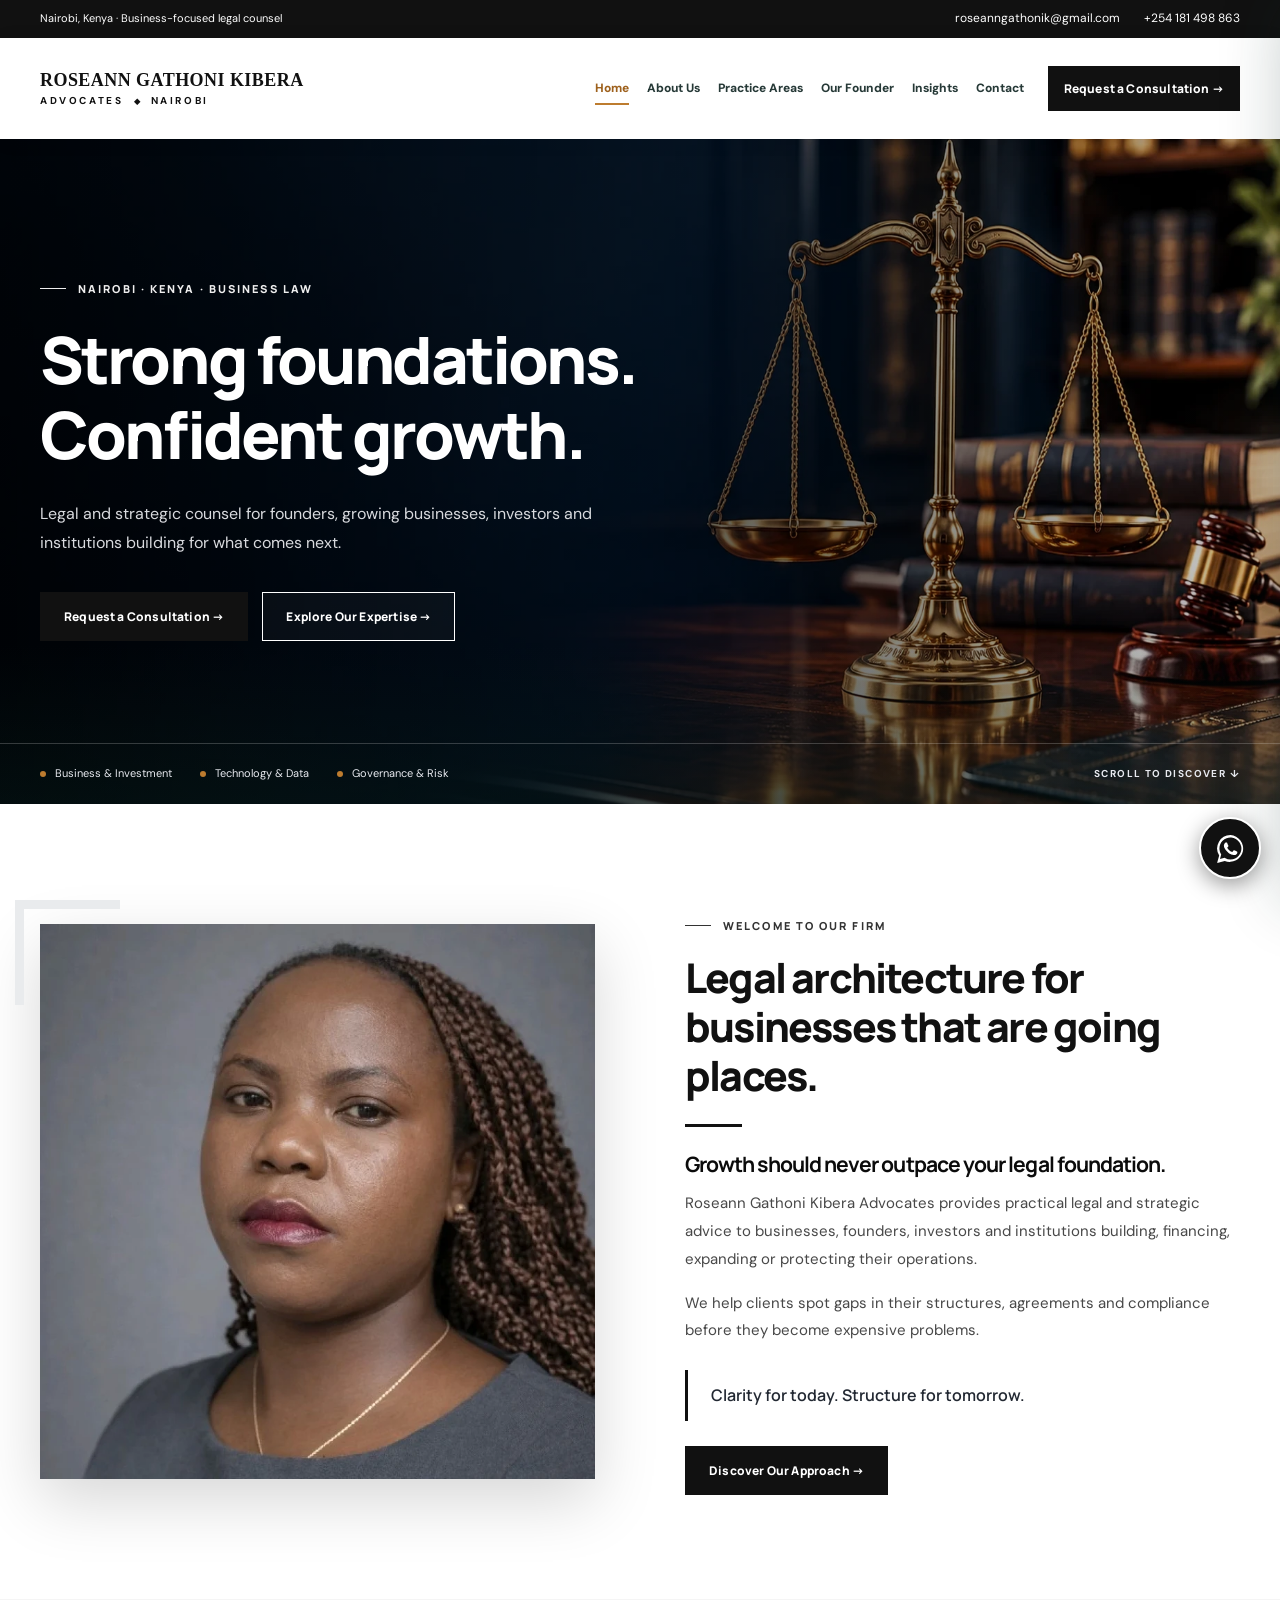
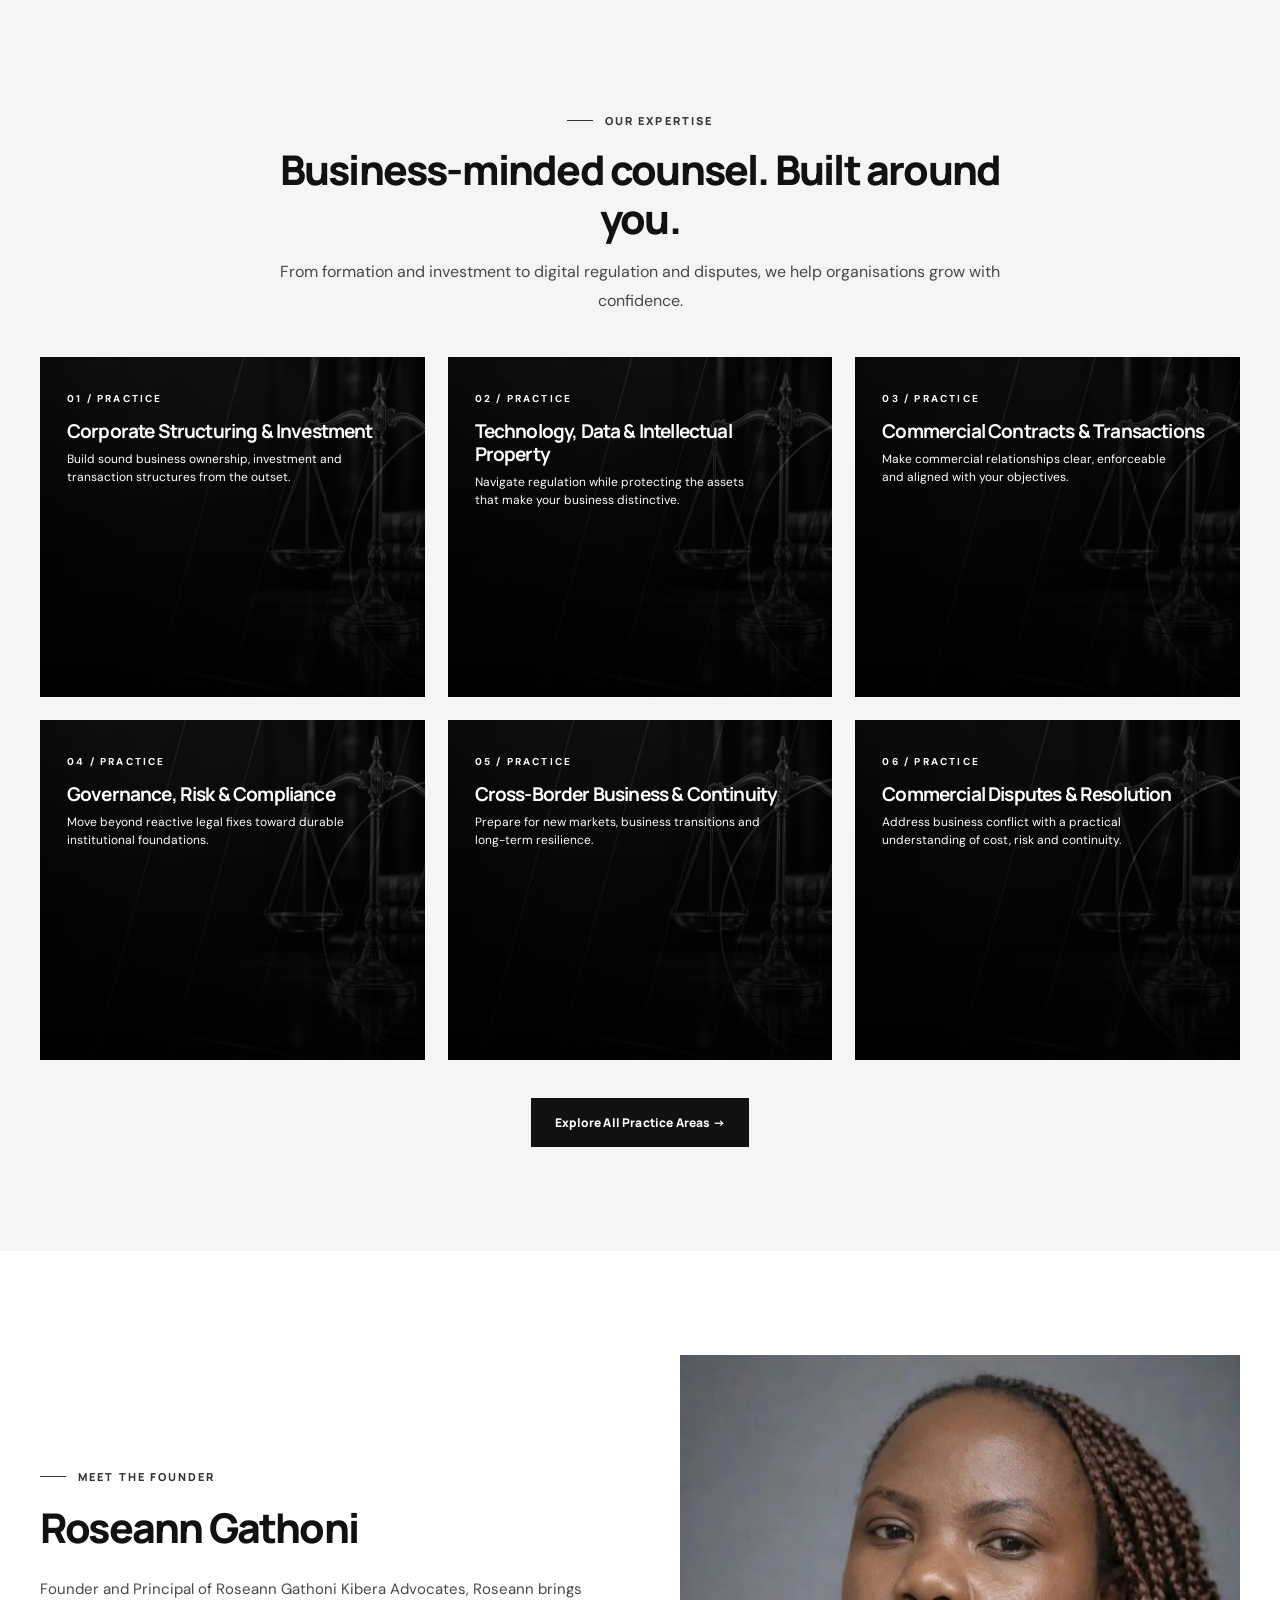
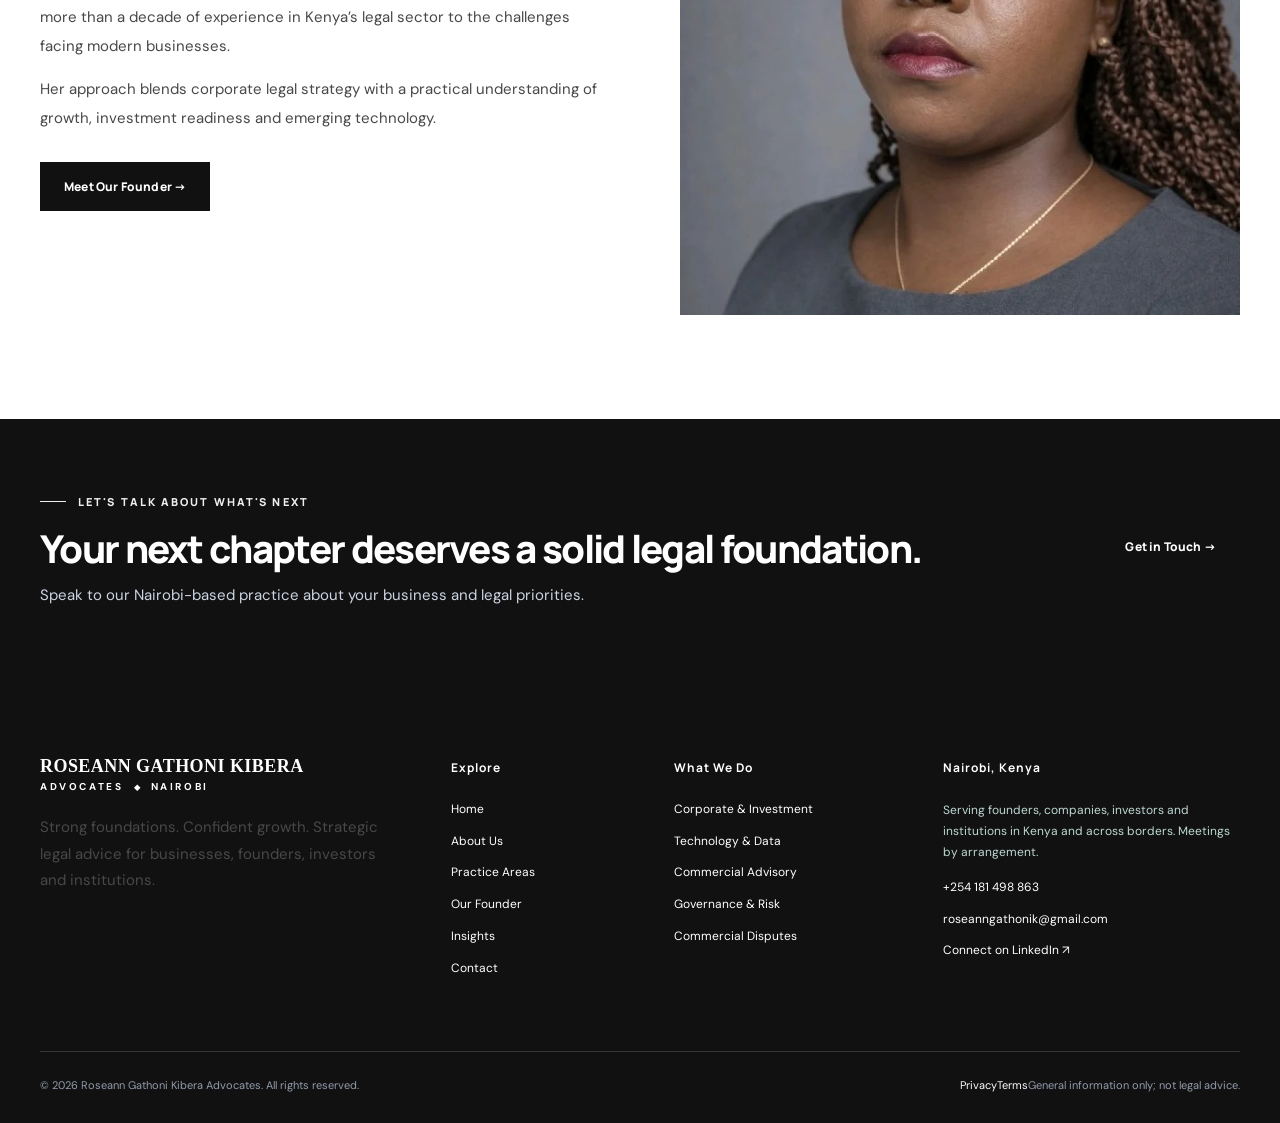
==== commit 1103805d: "Restore black and white branding, imagery, WhatsApp and contact features" ====
--- a/index.html
+++ b/index.html
@@ -1,4 +1,6 @@
-<!doctype html><html lang="en-KE"><head><meta charset="utf-8"><meta name="viewport" content="width=device-width,initial-scale=1"><meta name="theme-color" content="#20372f"><link rel="icon" href="[data-uri]" type="image/png"><link rel="preconnect" href="https://fonts.googleapis.com"><link rel="preconnect" href="https://fonts.gstatic.com" crossorigin><link href="https://fonts.googleapis.com/css2?family=DM+Sans:wght@400;500;600;700&family=Playfair+Display:wght@400;500;600;700&display=swap" rel="stylesheet"><style>
+<!DOCTYPE html>
+
+<html lang="en-KE"><head><meta charset="utf-8"/><meta content="width=device-width,initial-scale=1" name="viewport"/><meta content="#111111" name="theme-color"/><link href="[data-uri]" rel="icon" type="image/png"/><link href="https://fonts.googleapis.com" rel="preconnect"/><link crossorigin="" href="https://fonts.gstatic.com" rel="preconnect"/><style>
 @import url('https://fonts.googleapis.com/css2?family=DM+Sans:wght@400;500;600;700&family=Manrope:wght@400;500;600;700;800&display=swap');
 :root{--navy:#2d4337;--navy-deep:#23362c;--navy-soft:#355445;--gold:#bf7a29;--gold-light:#e9b979;--red:#bf7a29;--ink:#2e3832;--body:#5d6665;--line:#e4eae8;--cream:#f6f5f0;--white:#fff;--shadow:0 24px 65px rgba(10,13,18,.14)}
 *,*::before,*::after{box-sizing:border-box}html{scroll-behavior:smooth;scroll-padding-top:110px}body{margin:0;background:#fff;color:var(--ink);font:400 15px/1.78 'DM Sans',Arial,sans-serif;-webkit-font-smoothing:antialiased}body.nav-open{overflow:hidden}img{max-width:100%;display:block}button,input,textarea,select{font:inherit}button{cursor:pointer}a{color:inherit;text-decoration:none}::selection{background:#e0e3e6;color:#1a1c20}:focus-visible{outline:3px solid #525862;outline-offset:4px}.container{width:min(100% - 72px,1200px);margin-inline:auto}.skip-link{position:absolute;top:-100px;left:10px;z-index:1000;color:#fff;background:var(--navy);padding:9px 17px}.skip-link:focus{top:8px}h1,h2,h3,h4,p{margin-top:0}h1,h2,h3{font-family:Manrope,Arial,sans-serif;letter-spacing:-.044em;line-height:1.2}h1{font-size:clamp(44px,5.1vw,74px);font-weight:800}h2{font-size:clamp(30px,3.2vw,48px);font-weight:800}h3{font-size:clamp(17px,1.65vw,23px)}p{color:var(--body)}.centered{text-align:center}.section{padding:104px 0}.cream{background:var(--cream)}.section-heading{margin-bottom:42px;max-width:770px}.section-heading.centered{margin-inline:auto}.section-heading h2{margin:15px 0 15px}.section-heading p{margin:0;font-size:16px;line-height:1.78}.eyebrow{display:inline-flex;align-items:center;gap:12px;color:var(--gold);font-size:11px;font-family:Manrope,Arial,sans-serif;font-weight:800;letter-spacing:2.1px;text-transform:uppercase;line-height:1.55}.eyebrow::before{content:"";width:26px;flex:0 0 26px;height:1px;background:currentColor}.eyebrow-light{color:var(--gold-light)}.accent-line{width:57px;height:3px;background:var(--gold);margin:24px 0}.btn{display:inline-flex;align-items:center;justify-content:center;gap:17px;padding:14px 23px;min-height:49px;font-size:12px;font-weight:800;letter-spacing:.015em;font-family:Manrope,Arial,sans-serif;line-height:1.3;text-align:center;border:1px solid transparent;transition:background .2s,transform .2s,border-color .2s;white-space:normal}.btn:hover{transform:translateY(-2px)}.btn svg{flex:none}.btn-gold{background:#224a46;border-color:#224a46;color:#fff}.btn-gold:hover{background:#173b36;border-color:#173b36;color:#fff}.btn-navy{color:#fff;background:var(--navy);border-color:var(--navy)}.btn-navy:hover{background:#1e5e55}.btn-outline{border-color:#fff9;color:#fff;background:#ffffff08}.btn-outline:hover{background:#ffffff1d}.text-link{display:inline-flex;align-items:center;gap:13px;color:#263937;font-size:12px;font-weight:800;font-family:Manrope,Arial,sans-serif;border-bottom:1px solid var(--gold);padding-bottom:6px}.text-link:hover{color:#224a46}.text-link svg{width:16px}.section-action{margin-top:38px}
@@ -100,14 +102,41 @@
 /* Roseann Gathoni Kibera Advocates — brand adjustments */
 :root{--accent:#c6a06a}body{font-family:"DM Sans",Arial,sans-serif}.brand,.footer-wordmark{text-decoration:none;display:inline-flex;flex-direction:column;align-items:flex-start;justify-content:center;line-height:1.12;min-width:228px}.brand-wordmark{display:flex;flex-direction:column;gap:5px;white-space:nowrap}.brand-primary{font-family:"Playfair Display",Georgia,serif;font-weight:700;font-size:18px;letter-spacing:.025em;color:#183a2c}.brand-secondary{font-size:10px;letter-spacing:.26em;color:#a57a41;font-weight:700}.brand-mark{letter-spacing:0;font-size:8px;padding:0 6px}.site-footer .brand-primary,.site-footer .footer-wordmark .brand-primary{color:#fff}.site-footer .brand-secondary{color:#d5b985}.footer-wordmark{margin-bottom:22px}.nav-inner .brand{flex-shrink:0}.nav-links{gap:18px}.nav-links a{font-size:12px}.nav-cta{font-size:12px!important;padding:14px 15px!important}.mobile-head .brand{min-width:0}.mobile-head .brand-primary{font-size:14px}.mobile-head .brand-secondary{font-size:9px}.hero{background-position:center}.intro-picture img,.photo-frame img{object-fit:cover;object-position:center 30%}.practice-card-custom{background:#243e34;min-height:340px}.practice-card-custom:nth-child(2){background:#394b47}.practice-card-custom:nth-child(3){background:#624e3b}.practice-card-custom:nth-child(4){background:#2d444b}.practice-card-custom:nth-child(5){background:#544b43}.practice-card-custom:nth-child(6){background:#334638}.practice-card-custom .practice-shade{background:linear-gradient(180deg,rgba(0,0,0,.02),rgba(0,0,0,.52))}.practice-card-custom .practice-card-text{z-index:2}.value-grid,.service-detail-grid{display:grid;grid-template-columns:repeat(3,minmax(0,1fr));gap:24px}.value-grid article,.service-detail{background:#fff;padding:34px;border:1px solid #e5e1d8}.value-grid article span{font-size:12px;letter-spacing:.12em;color:#a7793d;font-weight:700}.value-grid h3{font-family:Georgia,serif;font-size:24px;line-height:1.22;margin:20px 0 14px}.value-grid p,.service-detail p{line-height:1.75}.service-detail-grid{grid-template-columns:repeat(2,minmax(0,1fr));gap:22px}.service-detail{scroll-margin-top:130px;padding:42px}.service-detail h2{font-family:Georgia,serif;font-size:30px;margin:16px 0}.service-detail a{display:inline-block;margin-top:12px;color:#87602f;font-weight:700}.narrow-copy{max-width:820px}.narrow-copy h2{margin:32px 0 12px;font-size:26px}.narrow-copy p{line-height:1.85}.editorial-note{font-size:13px;color:#676767;margin-top:24px}.form-fallback{font-size:14px}.floating-contact{position:fixed;right:25px;bottom:26px;z-index:20;background:#264634;color:#fff;border:2px solid white;box-shadow:0 5px 24px #0003;border-radius:50%;width:55px;height:55px;display:grid;place-items:center;text-decoration:none;font-size:27px}.floating-contact:hover{background:#ad834b;color:white}.topbar-links a{font-size:12px}@media(max-width:1100px){.nav-links{gap:11px}.brand{min-width:204px}.brand-primary{font-size:15px}.nav-cta{display:none!important}}@media(max-width:800px){.value-grid,.service-detail-grid{grid-template-columns:1fr}.brand-primary{font-size:15px}.topbar-links a:first-child{display:none}.floating-contact{width:49px;height:49px;right:13px;bottom:15px}}@media(max-width:440px){.brand-primary{font-size:13px}.brand-secondary{font-size:9px}.brand{min-width:0}.service-detail{padding:26px}.topbar-address{font-size:10px}}
 
-</style><script defer>
+</style><script defer="">
 /* Roseann Gathoni Kibera Advocates — responsive navigation and contact form */
 (()=>{'use strict';
 const body=document.body,open=document.querySelector('[data-mobile-open]'),close=document.querySelector('[data-mobile-close]'),panel=document.querySelector('#mobile-panel'),backdrop=document.querySelector('#mobile-backdrop');let previousFocus;
 function menu(show){if(!panel)return;if(show)previousFocus=document.activeElement;panel.classList.toggle('open',show);backdrop?.classList.toggle('visible',show);body.classList.toggle('nav-open',show);open?.setAttribute('aria-expanded',String(show));panel.setAttribute('aria-hidden',String(!show));panel.toggleAttribute('inert',!show);if(show)close?.focus();else previousFocus?.focus()}
 open?.addEventListener('click',()=>menu(true));close?.addEventListener('click',()=>menu(false));backdrop?.addEventListener('click',()=>menu(false));panel?.querySelectorAll('a').forEach(link=>link.addEventListener('click',()=>menu(false)));document.addEventListener('keydown',event=>{if(event.key==='Escape'&&panel?.classList.contains('open'))menu(false)});
 const top=document.querySelector('.scroll-top');if(top){const update=()=>top.classList.toggle('show',window.scrollY>650);window.addEventListener('scroll',update,{passive:true});top.addEventListener('click',()=>window.scrollTo({top:0,behavior:'smooth'}));update()}
-const form=document.querySelector('#contact-form');if(!form)return;const status=document.querySelector('#form-status');form.addEventListener('submit',async event=>{event.preventDefault();if(!form.reportValidity())return;const submit=form.querySelector('[type=submit]');submit.disabled=true;status.textContent='Sending your enquiry…';const values=Object.fromEntries(new FormData(form).entries());try{const response=await fetch('/api/contact',{method:'POST',headers:{'Content-Type':'application/json'},body:JSON.stringify(values)});const result=await response.json();if(!response.ok)throw new Error(result.error||'Unable to send');status.textContent='Your enquiry has been sent. Thank you.';form.reset()}catch(error){status.textContent='Delivery is unavailable. Please contact us directly at roseanngathonik@gmail.com.'}finally{submit.disabled=false}})
-})();
-
-</script><title>Corporate & Business Legal Advisory | Roseann Gathoni Kibera Advocates</title><meta name="description" content="Nairobi-based business, investment, technology and governance legal advisory for founders, growing businesses and institutions."><meta property="og:title" content="Corporate & Business Legal Advisory | Roseann Gathoni Kibera Advocates"><meta property="og:description" content="Nairobi-based business, investment, technology and governance legal advisory for founders, growing businesses and institutions."><meta property="og:type" content="website"><meta property="og:image" content="[data-uri]"><meta name="twitter:card" content="summary_large_image"><script type="application/ld+json">{"@context": "https://schema.org", "@type": "LegalService", "name": "Roseann Gathoni Kibera Advocates", "address": {"@type": "PostalAddress", "addressLocality": "Nairobi", "addressCountry": "KE"}, "telephone": "+254181498863", "email": "roseanngathonik@gmail.com", "founder": {"@type": "Person", "name": "Roseann Gathoni"}, "areaServed": "Kenya"}</script></head><body><a class="skip-link" href="#main">Skip to content</a><div class="topbar"><div class="container topbar-inner"><span class="topbar-address">Nairobi, Kenya · Business-focused legal counsel</span><div class="topbar-links"><a href="mailto:roseanngathonik@gmail.com">roseanngathonik@gmail.com</a><a href="tel:+254181498863">+254 181 498 863</a></div></div></div><header class="nav-shell"><div class="container nav-inner"><a class="brand" aria-label="Roseann Gathoni Kibera Advocates home" href="/"><span class="brand-wordmark"><span class="brand-primary">ROSEANN GATHONI KIBERA</span><span class="brand-secondary">ADVOCATES <span class="brand-mark">◆</span> NAIROBI</span></span></a><nav class="nav-links" aria-label="Main navigation"><a class="nav-link active" aria-current="page" href="/">Home</a><a class="nav-link"  href="/about/">About Us</a><a class="nav-link"  href="/practice-areas/">Practice Areas</a><a class="nav-link"  href="/our-attorney/">Our Founder</a><a class="nav-link"  href="/insights/">Insights</a><a class="nav-link"  href="/contact/">Contact</a></nav><a class="btn btn-gold nav-cta" href="/contact/">Request a Consultation →</a><button type="button" class="menu-open" data-mobile-open aria-controls="mobile-panel" aria-expanded="false" aria-label="Open navigation">☰</button></div></header><div class="mobile-backdrop" id="mobile-backdrop"></div><nav id="mobile-panel" class="mobile-panel" aria-label="Mobile navigation" aria-hidden="true" inert><div class="mobile-head"><a class="brand" href="/"><span class="brand-wordmark"><span class="brand-primary">ROSEANN GATHONI KIBERA</span><span class="brand-secondary">ADVOCATES <span class="brand-mark">◆</span> NAIROBI</span></span></a><button type="button" data-mobile-close aria-label="Close navigation">×</button></div><div class="mobile-links"><a class=" active" aria-current="page" href="/">Home</a><a class=""  href="/about/">About Us</a><a class=""  href="/practice-areas/">Practice Areas</a><a class=""  href="/our-attorney/">Our Founder</a><a class=""  href="/insights/">Insights</a><a class=""  href="/contact/">Contact</a></div><a class="btn btn-gold mobile-cta" href="/contact/">Contact the Firm →</a></nav><main id="main"><section class="hero" style="--hero-image:url('/assets/hero-scales-nyakio-style.webp')"><div class="container hero-inner"><div class="hero-copy"><span class="eyebrow eyebrow-light">NAIROBI · KENYA · BUSINESS LAW</span><h1>Strong foundations. <em>Confident growth.</em></h1><p>Legal and strategic counsel for founders, growing businesses, investors and institutions building for what comes next.</p><div class="hero-actions"><a href="/contact/" class="btn btn-gold">Request a Consultation →</a><a href="/practice-areas/" class="btn btn-outline">Explore Our Expertise →</a></div></div></div><div class="hero-bottom"><div class="container hero-bottom-inner"><div class="hero-notes"><span>Business &amp; Investment</span><span>Technology &amp; Data</span><span>Governance &amp; Risk</span></div><span class="scroll-cue">SCROLL TO DISCOVER ↓</span></div></div></section><section class="section"><div class="container intro-grid"><div class="intro-picture"><img src="[data-uri]" alt="Portrait supplied for Roseann Gathoni" loading="lazy"></div><div class="intro-copy"><span class="eyebrow">WELCOME TO OUR FIRM</span><h2>Legal architecture for businesses that are going places.</h2><div class="accent-line"></div><h3>Growth should never outpace your legal foundation.</h3><p>Roseann Gathoni Kibera Advocates provides practical legal and strategic advice to businesses, founders, investors and institutions building, financing, expanding or protecting their operations.</p><p>We help clients spot gaps in their structures, agreements and compliance before they become expensive problems.</p><blockquote>Clarity for today. Structure for tomorrow.</blockquote><a href="/about/" class="btn btn-gold">Discover Our Approach →</a></div></div></section><section class="section cream"><div class="container"><div class="section-heading centered"><span class="eyebrow">OUR EXPERTISE</span><h2>Business-minded counsel. Built around you.</h2><p>From formation and investment to digital regulation and disputes, we help organisations grow with confidence.</p></div><div class="practice-grid"><a class="practice-card practice-card-custom" href="/practice-areas/#corporate"><div class="practice-shade"></div><div class="practice-card-text"><span class="card-number">01 / PRACTICE</span><h3>Corporate Structuring & Investment</h3><p>Build sound business ownership, investment and transaction structures from the outset.</p></div><span class="card-arrow">→</span></a><a class="practice-card practice-card-custom" href="/practice-areas/#technology"><div class="practice-shade"></div><div class="practice-card-text"><span class="card-number">02 / PRACTICE</span><h3>Technology, Data & Intellectual Property</h3><p>Navigate regulation while protecting the assets that make your business distinctive.</p></div><span class="card-arrow">→</span></a><a class="practice-card practice-card-custom" href="/practice-areas/#commercial"><div class="practice-shade"></div><div class="practice-card-text"><span class="card-number">03 / PRACTICE</span><h3>Commercial Contracts & Transactions</h3><p>Make commercial relationships clear, enforceable and aligned with your objectives.</p></div><span class="card-arrow">→</span></a><a class="practice-card practice-card-custom" href="/practice-areas/#governance"><div class="practice-shade"></div><div class="practice-card-text"><span class="card-number">04 / PRACTICE</span><h3>Governance, Risk & Compliance</h3><p>Move beyond reactive legal fixes toward durable institutional foundations.</p></div><span class="card-arrow">→</span></a><a class="practice-card practice-card-custom" href="/practice-areas/#cross-border"><div class="practice-shade"></div><div class="practice-card-text"><span class="card-number">05 / PRACTICE</span><h3>Cross-Border Business & Continuity</h3><p>Prepare for new markets, business transitions and long-term resilience.</p></div><span class="card-arrow">→</span></a><a class="practice-card practice-card-custom" href="/practice-areas/#disputes"><div class="practice-shade"></div><div class="practice-card-text"><span class="card-number">06 / PRACTICE</span><h3>Commercial Disputes & Resolution</h3><p>Address business conflict with a practical understanding of cost, risk and continuity.</p></div><span class="card-arrow">→</span></a></div><div class="section-action centered"><a class="btn btn-gold" href="/practice-areas/">Explore All Practice Areas →</a></div></div></section><section class="section"><div class="container two-column"><div><span class="eyebrow">MEET THE FOUNDER</span><h2>Roseann Gathoni</h2><p>Founder and Principal of Roseann Gathoni Kibera Advocates, Roseann brings more than a decade of experience in Kenya’s legal sector to the challenges facing modern businesses.</p><p>Her approach blends corporate legal strategy with a practical understanding of growth, investment readiness and emerging technology.</p><a class="btn btn-gold" href="/our-attorney/">Meet Our Founder →</a></div><div class="photo-frame"><img src="[data-uri]" alt="Portrait supplied for Roseann Gathoni" loading="lazy"></div></div></section><section class="closing"><div class="container closing-inner"><div><span class="eyebrow eyebrow-light">LET'S TALK ABOUT WHAT'S NEXT</span><h2>Your next chapter deserves a solid legal foundation.</h2><p>Speak to our Nairobi-based practice about your business and legal priorities.</p></div><a href="/contact/" class="btn btn-gold">Get in Touch →</a></div></section></main><footer class="site-footer"><div class="container"><div class="footer-grid"><div><a href="/" class="footer-wordmark"><span class="brand-wordmark"><span class="brand-primary">ROSEANN GATHONI KIBERA</span><span class="brand-secondary">ADVOCATES <span class="brand-mark">◆</span> NAIROBI</span></span></a><p>Strong foundations. Confident growth. Strategic legal advice for businesses, founders, investors and institutions.</p></div><div><h3>Explore</h3><div class="footer-links"><a class=""  href="/">Home</a><a class=""  href="/about/">About Us</a><a class=""  href="/practice-areas/">Practice Areas</a><a class=""  href="/our-attorney/">Our Founder</a><a class=""  href="/insights/">Insights</a><a class=""  href="/contact/">Contact</a></div></div><div><h3>What We Do</h3><div class="footer-links"><a href="/practice-areas/#corporate">Corporate &amp; Investment</a><a href="/practice-areas/#technology">Technology &amp; Data</a><a href="/practice-areas/#commercial">Commercial Advisory</a><a href="/practice-areas/#governance">Governance &amp; Risk</a><a href="/practice-areas/#disputes">Commercial Disputes</a></div></div><div class="footer-location"><h3>Nairobi, Kenya</h3><address>Serving founders, companies, investors and institutions in Kenya and across borders. Meetings by arrangement.</address><div class="footer-links" style="margin-top:15px"><a href="tel:+254181498863">+254 181 498 863</a><a href="mailto:roseanngathonik@gmail.com">roseanngathonik@gmail.com</a><a href="https://www.linkedin.com/in/roseanngathoni/" target="_blank" rel="noopener noreferrer">Connect on LinkedIn ↗</a></div></div></div><div class="footer-bottom"><span>© 2026 Roseann Gathoni Kibera Advocates. All rights reserved.</span><span class="footer-legal"><a href="/privacy/">Privacy</a><a href="/terms/">Terms</a><span>General information only; not legal advice.</span></span></div></div></footer><a class="floating-contact" href="mailto:roseanngathonik@gmail.com" aria-label="Email Roseann Gathoni Kibera Advocates" title="Email the firm">✉</a><button class="scroll-top" type="button" aria-label="Back to top">↑</button></body></html>+})();</script><title>Corporate &amp; Business Legal Advisory | Roseann Gathoni Kibera Advocates</title><meta content="Nairobi-based business, investment, technology and governance legal advisory for founders, growing businesses and institutions." name="description"/><meta content="Corporate &amp; Business Legal Advisory | Roseann Gathoni Kibera Advocates" property="og:title"/><meta content="Nairobi-based business, investment, technology and governance legal advisory for founders, growing businesses and institutions." property="og:description"/><meta content="website" property="og:type"/><meta content="[data-uri]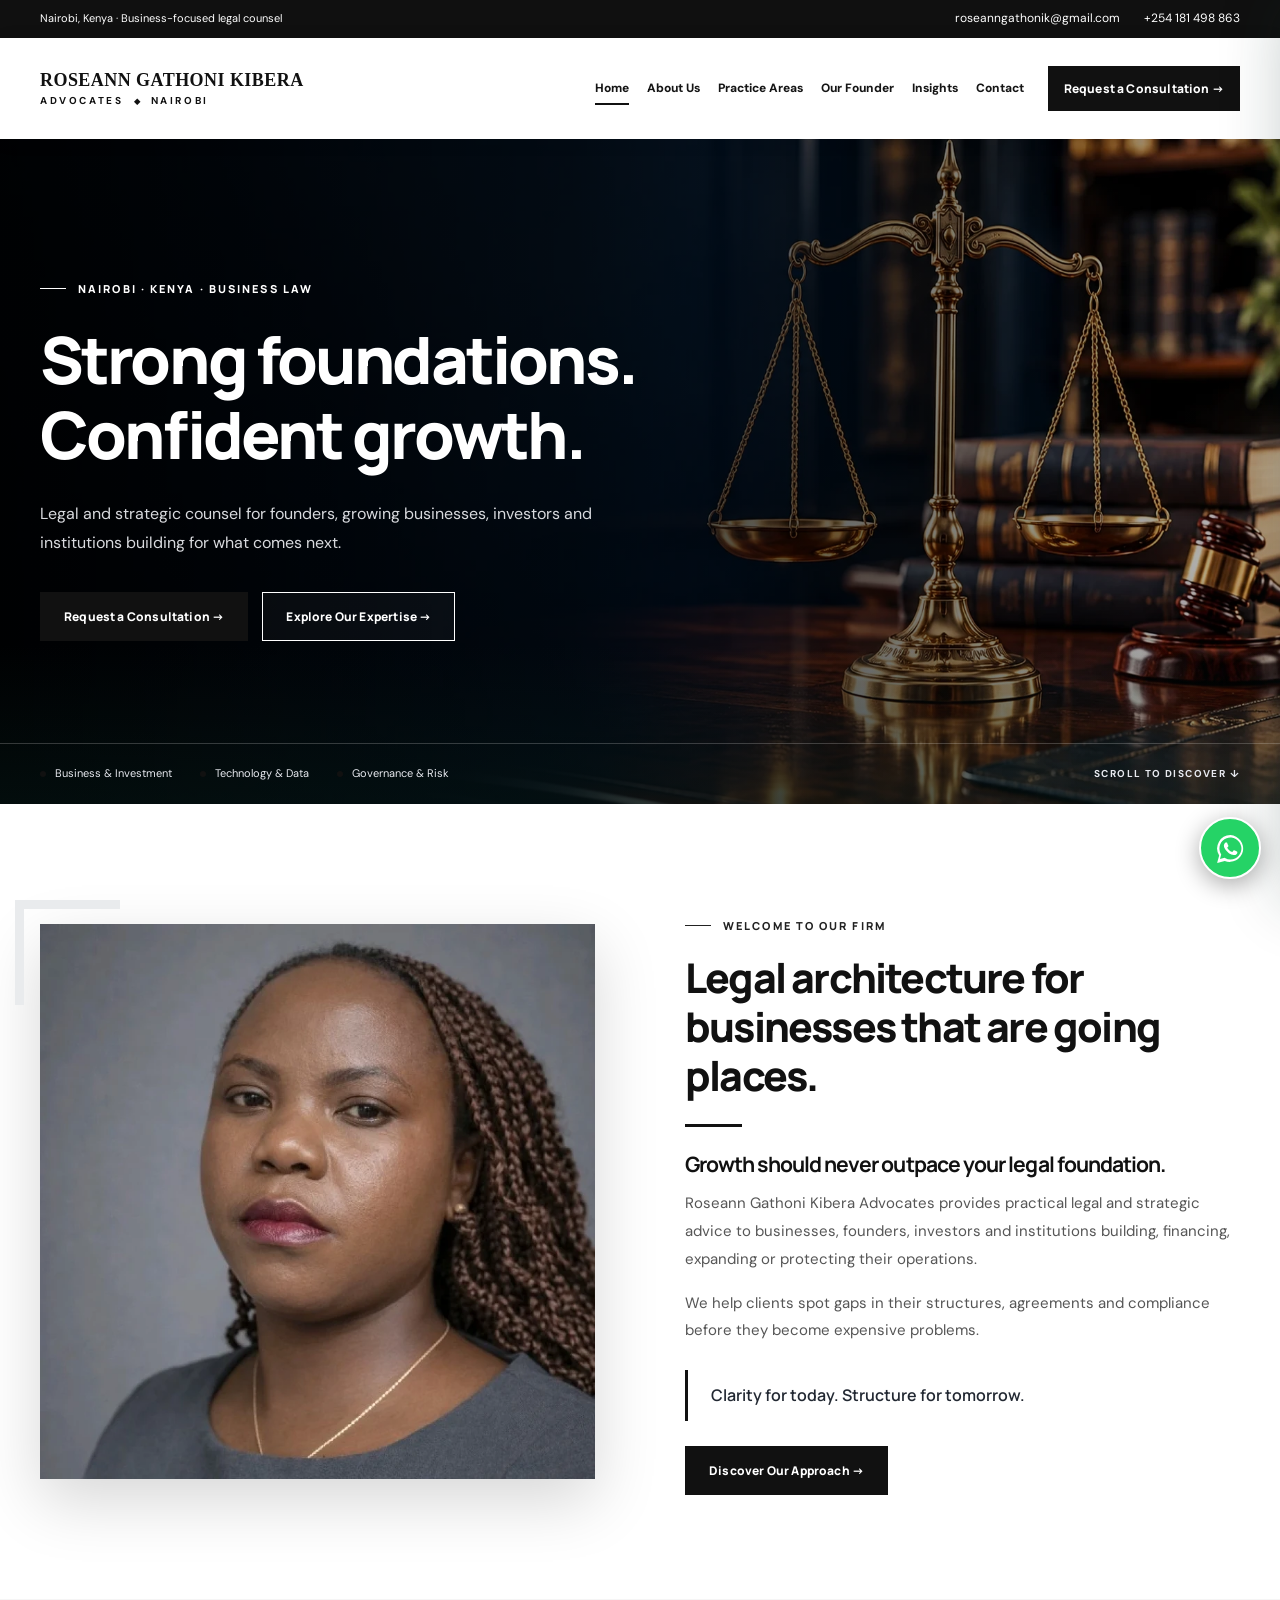
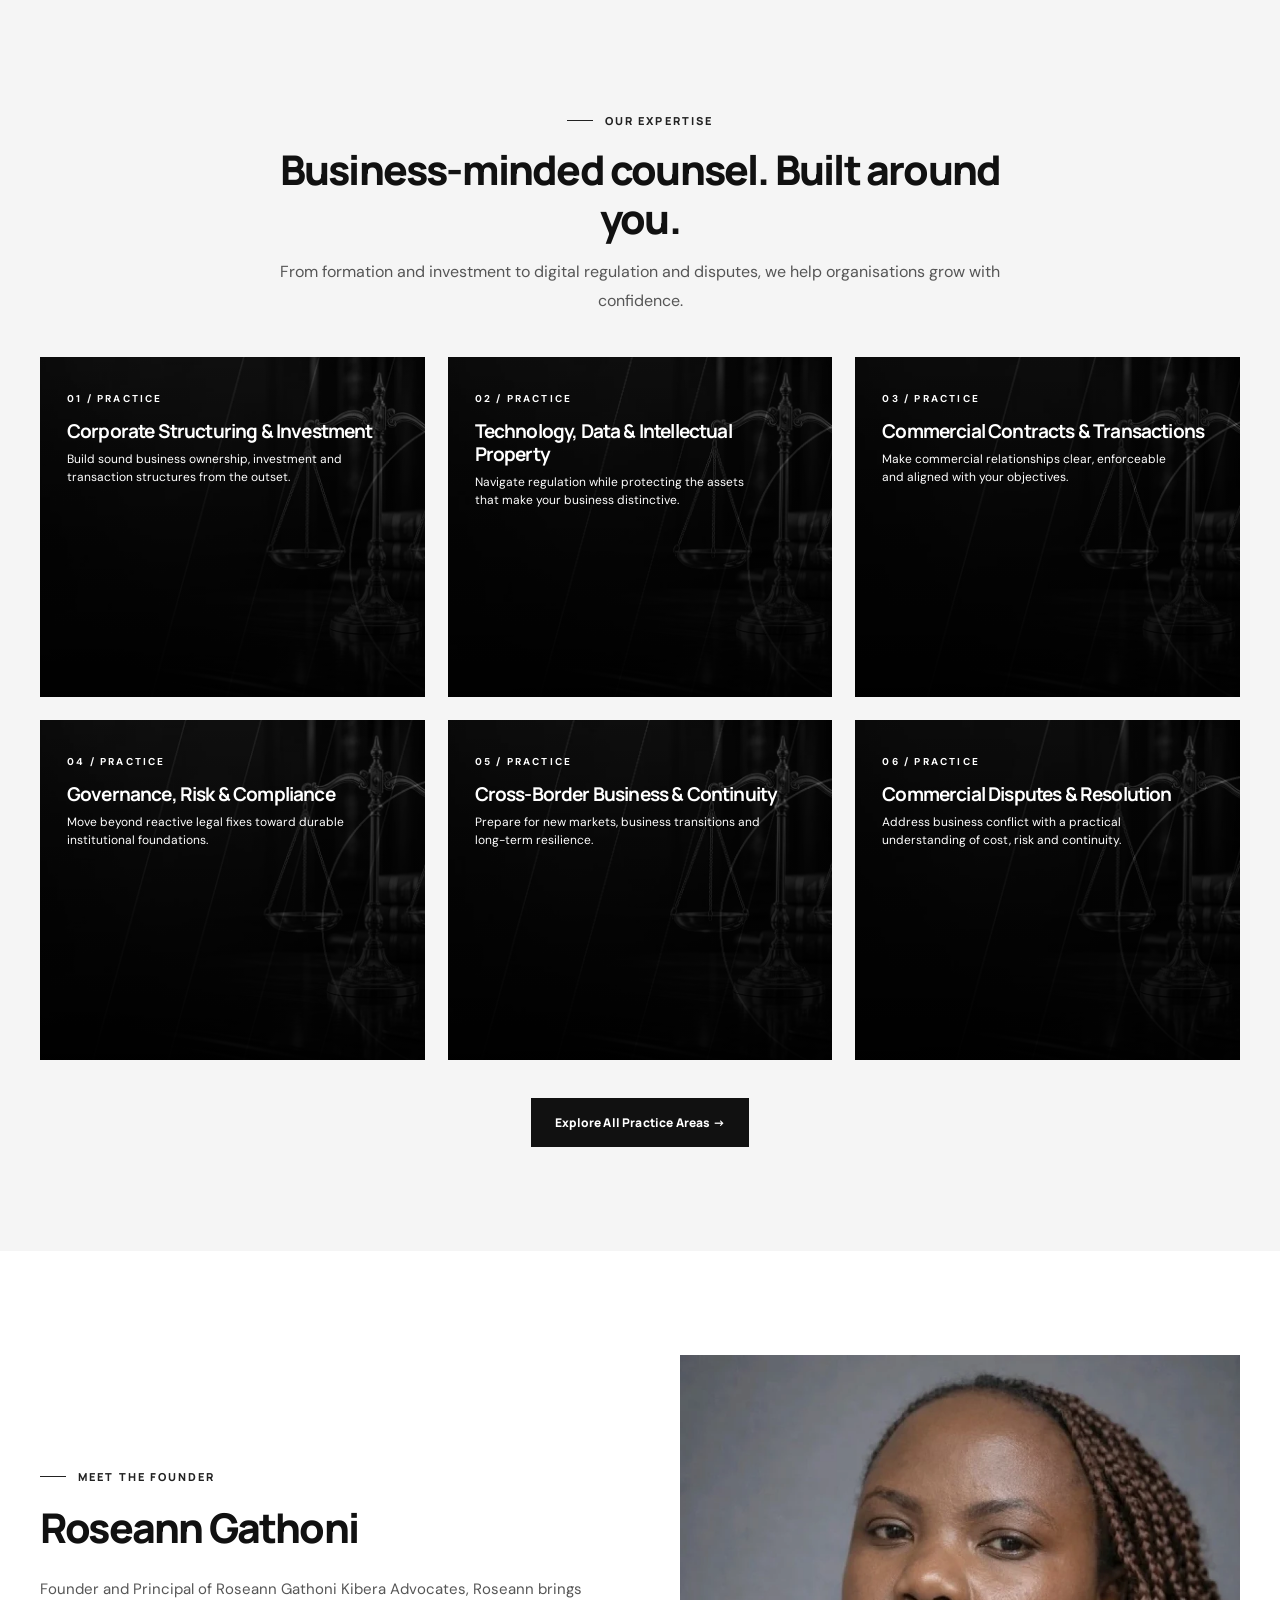
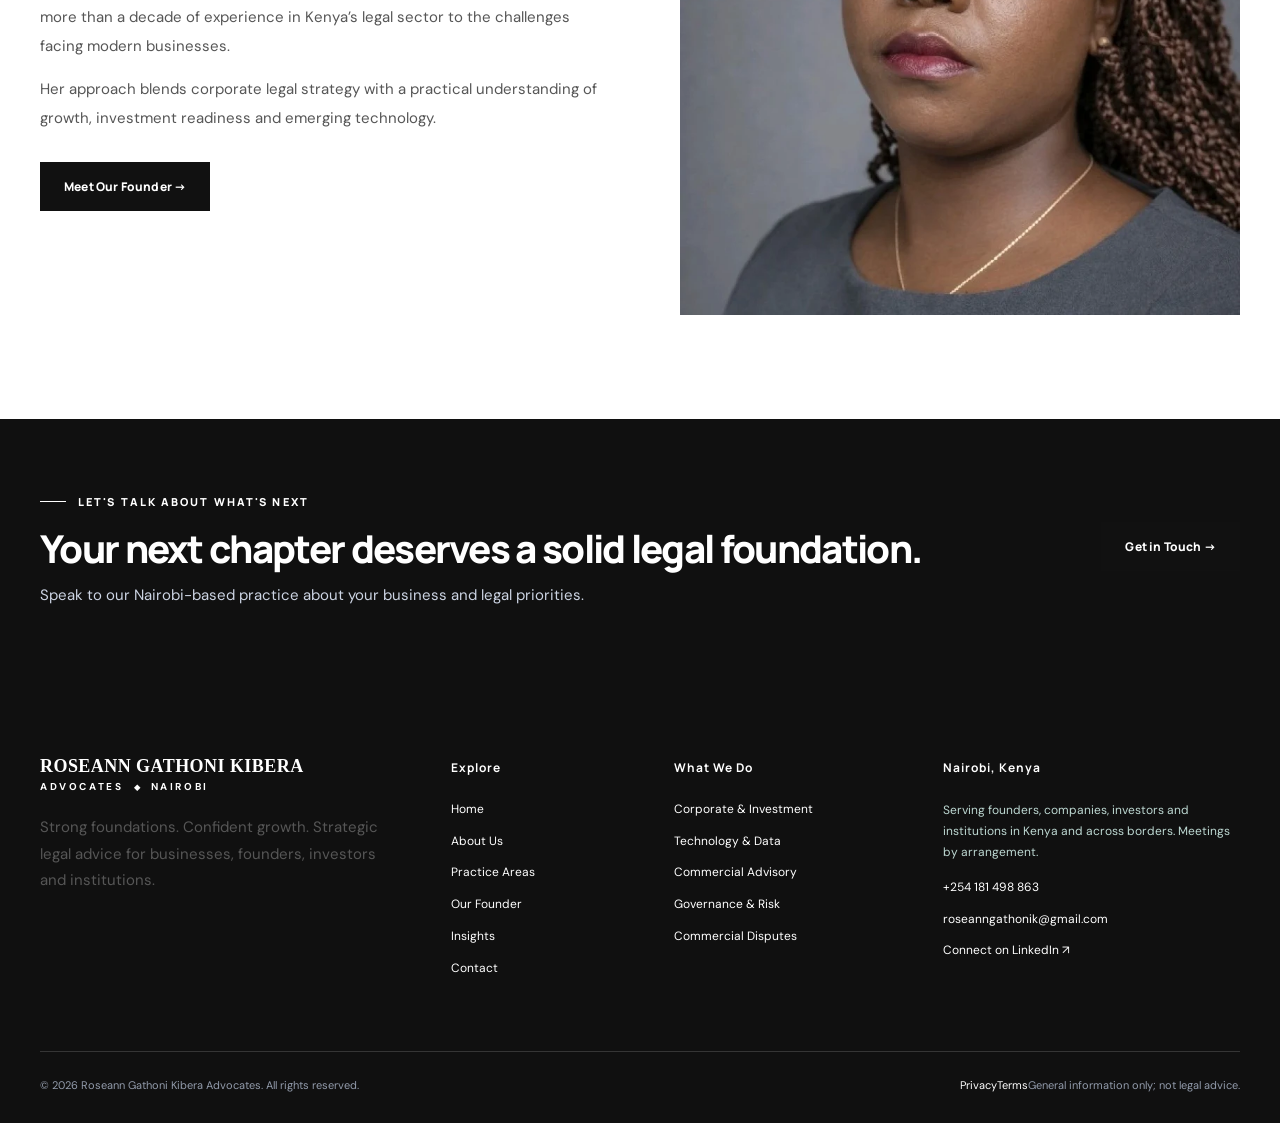
==== commit fa056b44: "Correct branding, WhatsApp icon and About page layout" ====
--- a/index.html
+++ b/index.html
@@ -139,4 +139,29 @@
 article,.insight-card{overflow:hidden}.site-footer .brand-primary,.site-footer .brand-secondary,.site-footer .brand-mark{color:#fff!important}
 .email-compose-note{font-size:13px;color:#666;margin-top:10px}.map-frame{width:100%;height:350px;border:0;filter:grayscale(1);display:block}
 @media(max-width:650px){.page-hero{min-height:300px;padding:70px 0}.picture-strip{grid-template-columns:1fr 1fr;gap:10px}.picture-strip img{height:145px}.picture-strip img:last-child{display:none}}
+</style><style id="roseann-final-brand-lock">
+/* ROSEANN BRAND OVERRIDES — neutral black / white / grey only */
+:root{--navy:#111111;--navy-deep:#080808;--navy-soft:#282828;--gold:#111111;--gold-light:#d0d0d0;--red:#111111;--ink:#191919;--body:#565656;--cream:#f8f8f8;--line:#dedede}
+.topbar,.site-footer,.closing,.section-navy{background:#101010!important}
+.nav-link,.nav-link.active,.nav-link:hover{color:#151515!important}
+.nav-link::after,.nav-link:after,.accent-line,.hero-notes span:before{background:#111!important}
+.eyebrow,.eyebrow-light,.text-link,.card-number{color:#222!important}
+.hero .eyebrow,.page-hero .eyebrow,.eyebrow-light,.hero h1 em{color:#fff!important}
+.btn-gold,.nav-cta,.hero .btn-gold{background:#111!important;border-color:#111!important;color:#fff!important}
+.btn-gold:hover,.nav-cta:hover,.hero .btn-gold:hover{background:#353535!important;border-color:#353535!important}
+.btn-navy{background:#111!important;border-color:#111!important}
+.hero,.page-hero{background-color:#0c0c0c!important}
+.hero::before{background-image:linear-gradient(90deg,rgba(0,0,0,.95),rgba(0,0,0,.78) 45%,rgba(0,0,0,.25)),var(--hero-image)!important}
+.page-hero::before{background-image:linear-gradient(90deg,rgba(0,0,0,.95),rgba(0,0,0,.78) 43%,rgba(0,0,0,.25)),var(--page-image)!important}
+.practice-shade{background:linear-gradient(180deg,transparent 0%,rgba(0,0,0,.85) 70%,#080808 100%)!important}
+.picture-stamp{background:#141414!important}
+.floating-whatsapp-bw,.floating-whatsapp,.floating-contact{background:#25D366!important;color:#fff!important;border:2px solid #fff!important;border-radius:50%!important;box-shadow:0 6px 25px #0005!important}
+.floating-whatsapp-bw svg,.floating-whatsapp svg,.floating-contact svg{fill:#fff!important;color:#fff!important}
+.floating-whatsapp-bw:hover,.floating-whatsapp:hover{background:#128C7E!important}
+.firm-pillars{display:grid;grid-template-columns:repeat(3,minmax(0,1fr));gap:18px;margin-top:36px;margin-bottom:24px}
+.firm-pillar{background:#f4f4f4;border-top:4px solid #111;min-height:175px;padding:26px 23px}
+.firm-pillar span{display:block;font-weight:900;font-size:11px;letter-spacing:.16em;color:#616161;margin-bottom:16px}
+.firm-pillar h3{font-size:21px;line-height:1.3;margin:0 0 8px;color:#111}
+.firm-pillar p{font-size:13px;line-height:1.6;margin:0;color:#555}
+@media(max-width:700px){.firm-pillars{grid-template-columns:1fr;margin-top:22px}.firm-pillar{min-height:unset}.hero::before{background-image:linear-gradient(90deg,rgba(0,0,0,.93),rgba(0,0,0,.45)),var(--hero-image)!important}}
 </style></head><body><a class="skip-link" href="#main">Skip to content</a><div class="topbar"><div class="container topbar-inner"><span class="topbar-address">Nairobi, Kenya · Business-focused legal counsel</span><div class="topbar-links"><a href="mailto:roseanngathonik@gmail.com">roseanngathonik@gmail.com</a><a href="tel:+254181498863">+254 181 498 863</a></div></div></div><header class="nav-shell"><div class="container nav-inner"><a aria-label="Roseann Gathoni Kibera Advocates home" class="brand" href="/"><span class="brand-wordmark"><span class="brand-primary">ROSEANN GATHONI KIBERA</span><span class="brand-secondary">ADVOCATES <span class="brand-mark">◆</span> NAIROBI</span></span></a><nav aria-label="Main navigation" class="nav-links"><a aria-current="page" class="nav-link active" href="/">Home</a><a class="nav-link" href="/about/">About Us</a><a class="nav-link" href="/practice-areas/">Practice Areas</a><a class="nav-link" href="/our-attorney/">Our Founder</a><a class="nav-link" href="/insights/">Insights</a><a class="nav-link" href="/contact/">Contact</a></nav><a class="btn btn-gold nav-cta" href="/contact/">Request a Consultation →</a><button aria-controls="mobile-panel" aria-expanded="false" aria-label="Open navigation" class="menu-open" data-mobile-open="" type="button">☰</button></div></header><div class="mobile-backdrop" id="mobile-backdrop"></div><nav aria-hidden="true" aria-label="Mobile navigation" class="mobile-panel" id="mobile-panel" inert=""><div class="mobile-head"><a class="brand" href="/"><span class="brand-wordmark"><span class="brand-primary">ROSEANN GATHONI KIBERA</span><span class="brand-secondary">ADVOCATES <span class="brand-mark">◆</span> NAIROBI</span></span></a><button aria-label="Close navigation" data-mobile-close="" type="button">×</button></div><div class="mobile-links"><a aria-current="page" class="active" href="/">Home</a><a class="" href="/about/">About Us</a><a class="" href="/practice-areas/">Practice Areas</a><a class="" href="/our-attorney/">Our Founder</a><a class="" href="/insights/">Insights</a><a class="" href="/contact/">Contact</a></div><a class="btn btn-gold mobile-cta" href="/contact/">Contact the Firm →</a></nav><main id="main"><section class="hero" style="--hero-image:url('/assets/hero-scales-nyakio-style.webp')"><div class="container hero-inner"><div class="hero-copy"><span class="eyebrow eyebrow-light">NAIROBI · KENYA · BUSINESS LAW</span><h1>Strong foundations. <em>Confident growth.</em></h1><p>Legal and strategic counsel for founders, growing businesses, investors and institutions building for what comes next.</p><div class="hero-actions"><a class="btn btn-gold" href="/contact/">Request a Consultation →</a><a class="btn btn-outline" href="/practice-areas/">Explore Our Expertise →</a></div></div></div><div class="hero-bottom"><div class="container hero-bottom-inner"><div class="hero-notes"><span>Business &amp; Investment</span><span>Technology &amp; Data</span><span>Governance &amp; Risk</span></div><span class="scroll-cue">SCROLL TO DISCOVER ↓</span></div></div></section><section class="section"><div class="container intro-grid"><div class="intro-picture"><img alt="Portrait supplied for Roseann Gathoni" loading="lazy" src="[data-uri]"/></div><div class="intro-copy"><span class="eyebrow">WELCOME TO OUR FIRM</span><h2>Legal architecture for businesses that are going places.</h2><div class="accent-line"></div><h3>Growth should never outpace your legal foundation.</h3><p>Roseann Gathoni Kibera Advocates provides practical legal and strategic advice to businesses, founders, investors and institutions building, financing, expanding or protecting their operations.</p><p>We help clients spot gaps in their structures, agreements and compliance before they become expensive problems.</p><blockquote>Clarity for today. Structure for tomorrow.</blockquote><a class="btn btn-gold" href="/about/">Discover Our Approach →</a></div></div></section><section class="section cream"><div class="container"><div class="section-heading centered"><span class="eyebrow">OUR EXPERTISE</span><h2>Business-minded counsel. Built around you.</h2><p>From formation and investment to digital regulation and disputes, we help organisations grow with confidence.</p></div><div class="practice-grid"><a class="practice-card practice-card-custom" href="/practice-areas/#corporate" style="--card-image:url('/assets/legal-visual-1.webp')"><div class="practice-shade"></div><div class="practice-card-text"><span class="card-number">01 / PRACTICE</span><h3>Corporate Structuring &amp; Investment</h3><p>Build sound business ownership, investment and transaction structures from the outset.</p></div><span class="card-arrow">→</span></a><a class="practice-card practice-card-custom" href="/practice-areas/#technology" style="--card-image:url('/assets/legal-visual-2.webp')"><div class="practice-shade"></div><div class="practice-card-text"><span class="card-number">02 / PRACTICE</span><h3>Technology, Data &amp; Intellectual Property</h3><p>Navigate regulation while protecting the assets that make your business distinctive.</p></div><span class="card-arrow">→</span></a><a class="practice-card practice-card-custom" href="/practice-areas/#commercial" style="--card-image:url('/assets/legal-visual-3.webp')"><div class="practice-shade"></div><div class="practice-card-text"><span class="card-number">03 / PRACTICE</span><h3>Commercial Contracts &amp; Transactions</h3><p>Make commercial relationships clear, enforceable and aligned with your objectives.</p></div><span class="card-arrow">→</span></a><a class="practice-card practice-card-custom" href="/practice-areas/#governance" style="--card-image:url('/assets/legal-visual-4.webp')"><div class="practice-shade"></div><div class="practice-card-text"><span class="card-number">04 / PRACTICE</span><h3>Governance, Risk &amp; Compliance</h3><p>Move beyond reactive legal fixes toward durable institutional foundations.</p></div><span class="card-arrow">→</span></a><a class="practice-card practice-card-custom" href="/practice-areas/#cross-border" style="--card-image:url('/assets/legal-visual-5.webp')"><div class="practice-shade"></div><div class="practice-card-text"><span class="card-number">05 / PRACTICE</span><h3>Cross-Border Business &amp; Continuity</h3><p>Prepare for new markets, business transitions and long-term resilience.</p></div><span class="card-arrow">→</span></a><a class="practice-card practice-card-custom" href="/practice-areas/#disputes" style="--card-image:url('/assets/legal-visual-6.webp')"><div class="practice-shade"></div><div class="practice-card-text"><span class="card-number">06 / PRACTICE</span><h3>Commercial Disputes &amp; Resolution</h3><p>Address business conflict with a practical understanding of cost, risk and continuity.</p></div><span class="card-arrow">→</span></a></div><div class="section-action centered"><a class="btn btn-gold" href="/practice-areas/">Explore All Practice Areas →</a></div></div></section><section class="section"><div class="container two-column"><div><span class="eyebrow">MEET THE FOUNDER</span><h2>Roseann Gathoni</h2><p>Founder and Principal of Roseann Gathoni Kibera Advocates, Roseann brings more than a decade of experience in Kenya’s legal sector to the challenges facing modern businesses.</p><p>Her approach blends corporate legal strategy with a practical understanding of growth, investment readiness and emerging technology.</p><a class="btn btn-gold" href="/our-attorney/">Meet Our Founder →</a></div><div class="photo-frame"><img alt="Portrait supplied for Roseann Gathoni" loading="lazy" src="[data-uri]"/></div></div></section><section class="closing"><div class="container closing-inner"><div><span class="eyebrow eyebrow-light">LET'S TALK ABOUT WHAT'S NEXT</span><h2>Your next chapter deserves a solid legal foundation.</h2><p>Speak to our Nairobi-based practice about your business and legal priorities.</p></div><a class="btn btn-gold" href="/contact/">Get in Touch →</a></div></section></main><footer class="site-footer"><div class="container"><div class="footer-grid"><div><a class="footer-wordmark" href="/"><span class="brand-wordmark"><span class="brand-primary">ROSEANN GATHONI KIBERA</span><span class="brand-secondary">ADVOCATES <span class="brand-mark">◆</span> NAIROBI</span></span></a><p>Strong foundations. Confident growth. Strategic legal advice for businesses, founders, investors and institutions.</p></div><div><h3>Explore</h3><div class="footer-links"><a class="" href="/">Home</a><a class="" href="/about/">About Us</a><a class="" href="/practice-areas/">Practice Areas</a><a class="" href="/our-attorney/">Our Founder</a><a class="" href="/insights/">Insights</a><a class="" href="/contact/">Contact</a></div></div><div><h3>What We Do</h3><div class="footer-links"><a href="/practice-areas/#corporate">Corporate &amp; Investment</a><a href="/practice-areas/#technology">Technology &amp; Data</a><a href="/practice-areas/#commercial">Commercial Advisory</a><a href="/practice-areas/#governance">Governance &amp; Risk</a><a href="/practice-areas/#disputes">Commercial Disputes</a></div></div><div class="footer-location"><h3>Nairobi, Kenya</h3><address>Serving founders, companies, investors and institutions in Kenya and across borders. Meetings by arrangement.</address><div class="footer-links" style="margin-top:15px"><a href="tel:+254181498863">+254 181 498 863</a><a href="mailto:roseanngathonik@gmail.com">roseanngathonik@gmail.com</a><a href="https://www.linkedin.com/in/roseanngathoni/" rel="noopener noreferrer" target="_blank">Connect on LinkedIn ↗</a></div></div></div><div class="footer-bottom"><span>© 2026 Roseann Gathoni Kibera Advocates. All rights reserved.</span><span class="footer-legal"><a href="/privacy/">Privacy</a><a href="/terms/">Terms</a><span>General information only; not legal advice.</span></span></div></div></footer><button aria-label="Back to top" class="scroll-top" type="button">↑</button><a aria-label="Chat with the firm on WhatsApp (if available)" class="floating-whatsapp-bw" href="https://wa.me/254181498863" rel="noopener noreferrer" target="_blank" title="WhatsApp"><svg aria-hidden="true" viewbox="0 0 32 32" xmlns="http://www.w3.org/2000/svg"><path d="M16.02 3A12.9 12.9 0 0 0 5.03 22.72L3 30l7.45-1.95A13 13 0 1 0 16.02 3Zm0 23.7a10.6 10.6 0 0 1-5.4-1.48l-.39-.23-4.43 1.16 1.18-4.31-.25-.4a10.65 10.65 0 1 1 9.29 5.26Zm5.85-7.96c-.32-.16-1.9-.93-2.19-1.04-.29-.1-.5-.16-.72.16-.21.32-.82 1.04-1 1.25-.19.21-.37.24-.68.08-.32-.16-1.34-.49-2.54-1.57-.94-.83-1.58-1.86-1.76-2.18-.19-.32-.02-.49.14-.65.14-.14.32-.37.48-.56.16-.18.21-.31.32-.52.11-.21.05-.4-.03-.56-.08-.16-.72-1.73-.99-2.36-.25-.61-.51-.52-.72-.53h-.61c-.22 0-.56.08-.86.4-.29.32-1.13 1.1-1.13 2.67 0 1.58 1.16 3.1 1.32 3.31.16.21 2.27 3.47 5.5 4.87.77.33 1.36.53 1.82.67.77.25 1.47.21 2.02.13.62-.09 1.9-.78 2.17-1.53.27-.75.27-1.4.19-1.53-.08-.13-.29-.21-.61-.37Z"></path></svg></a></body></html>
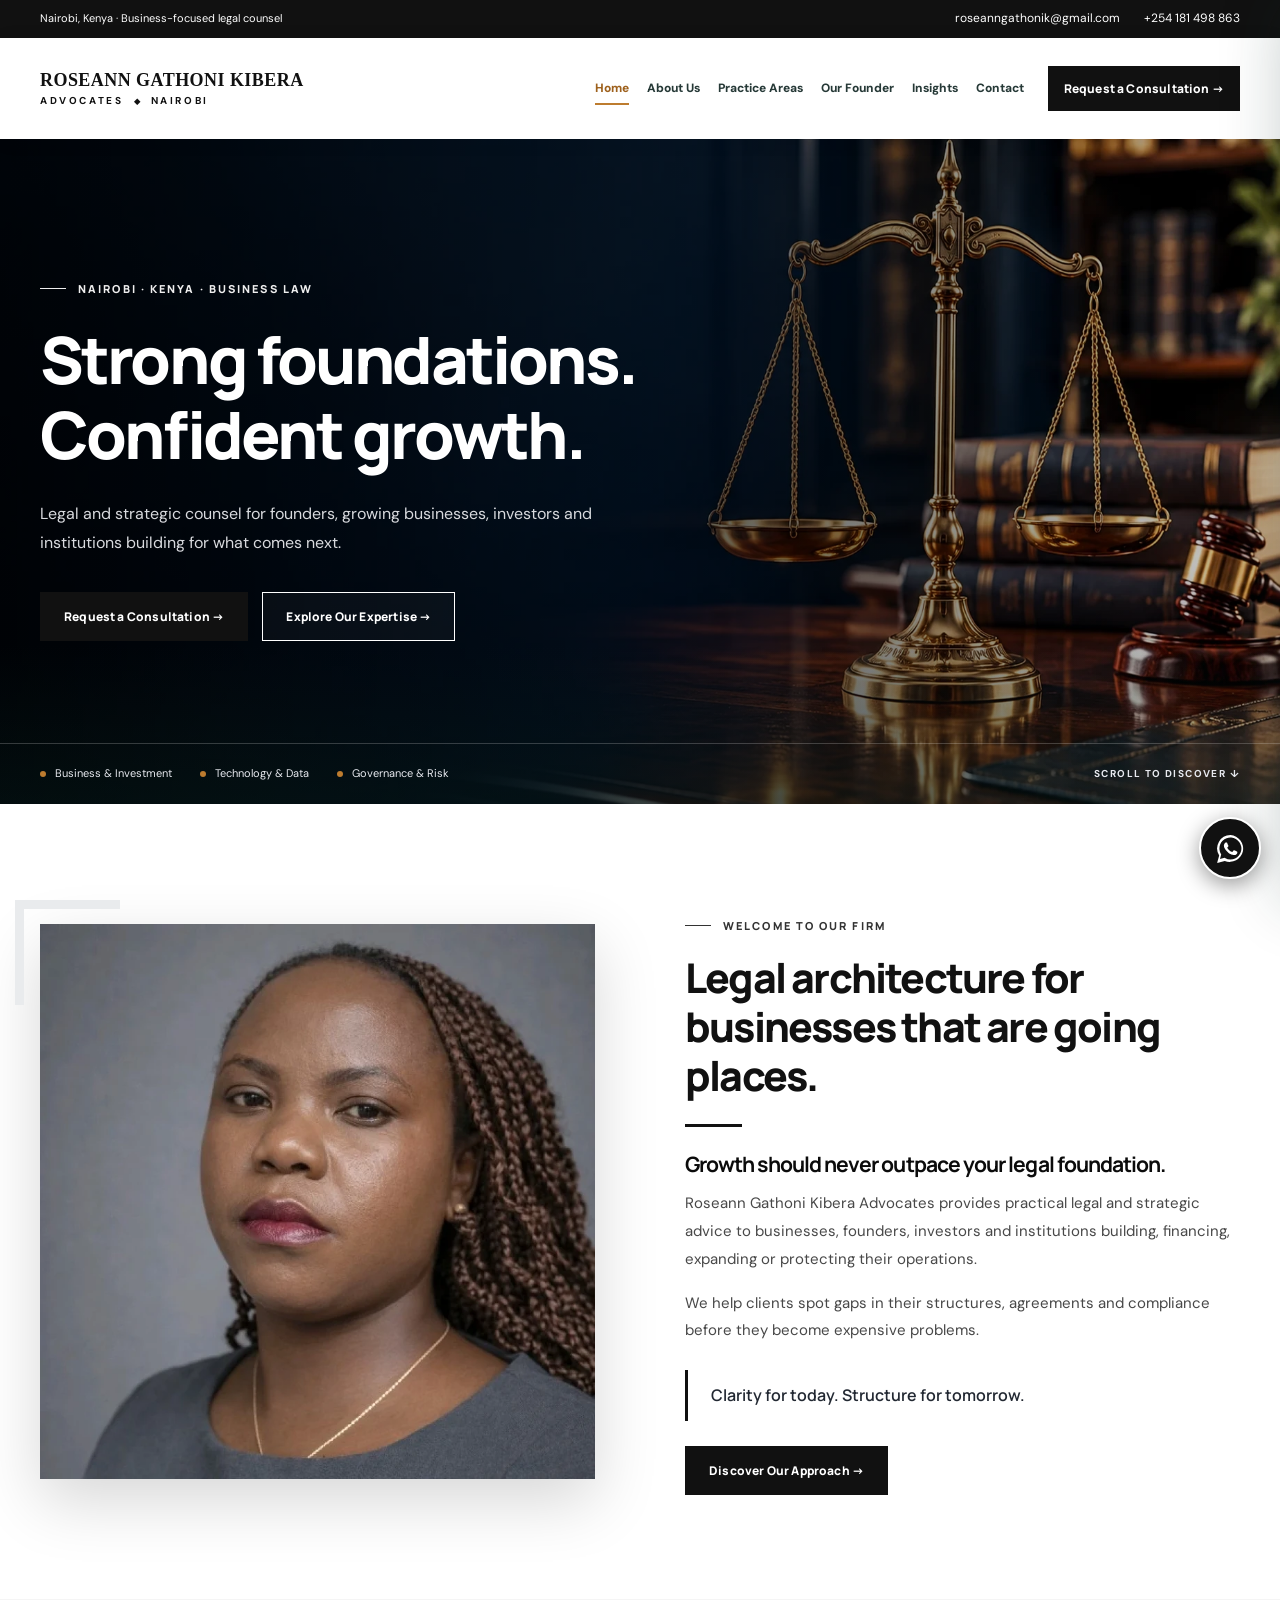
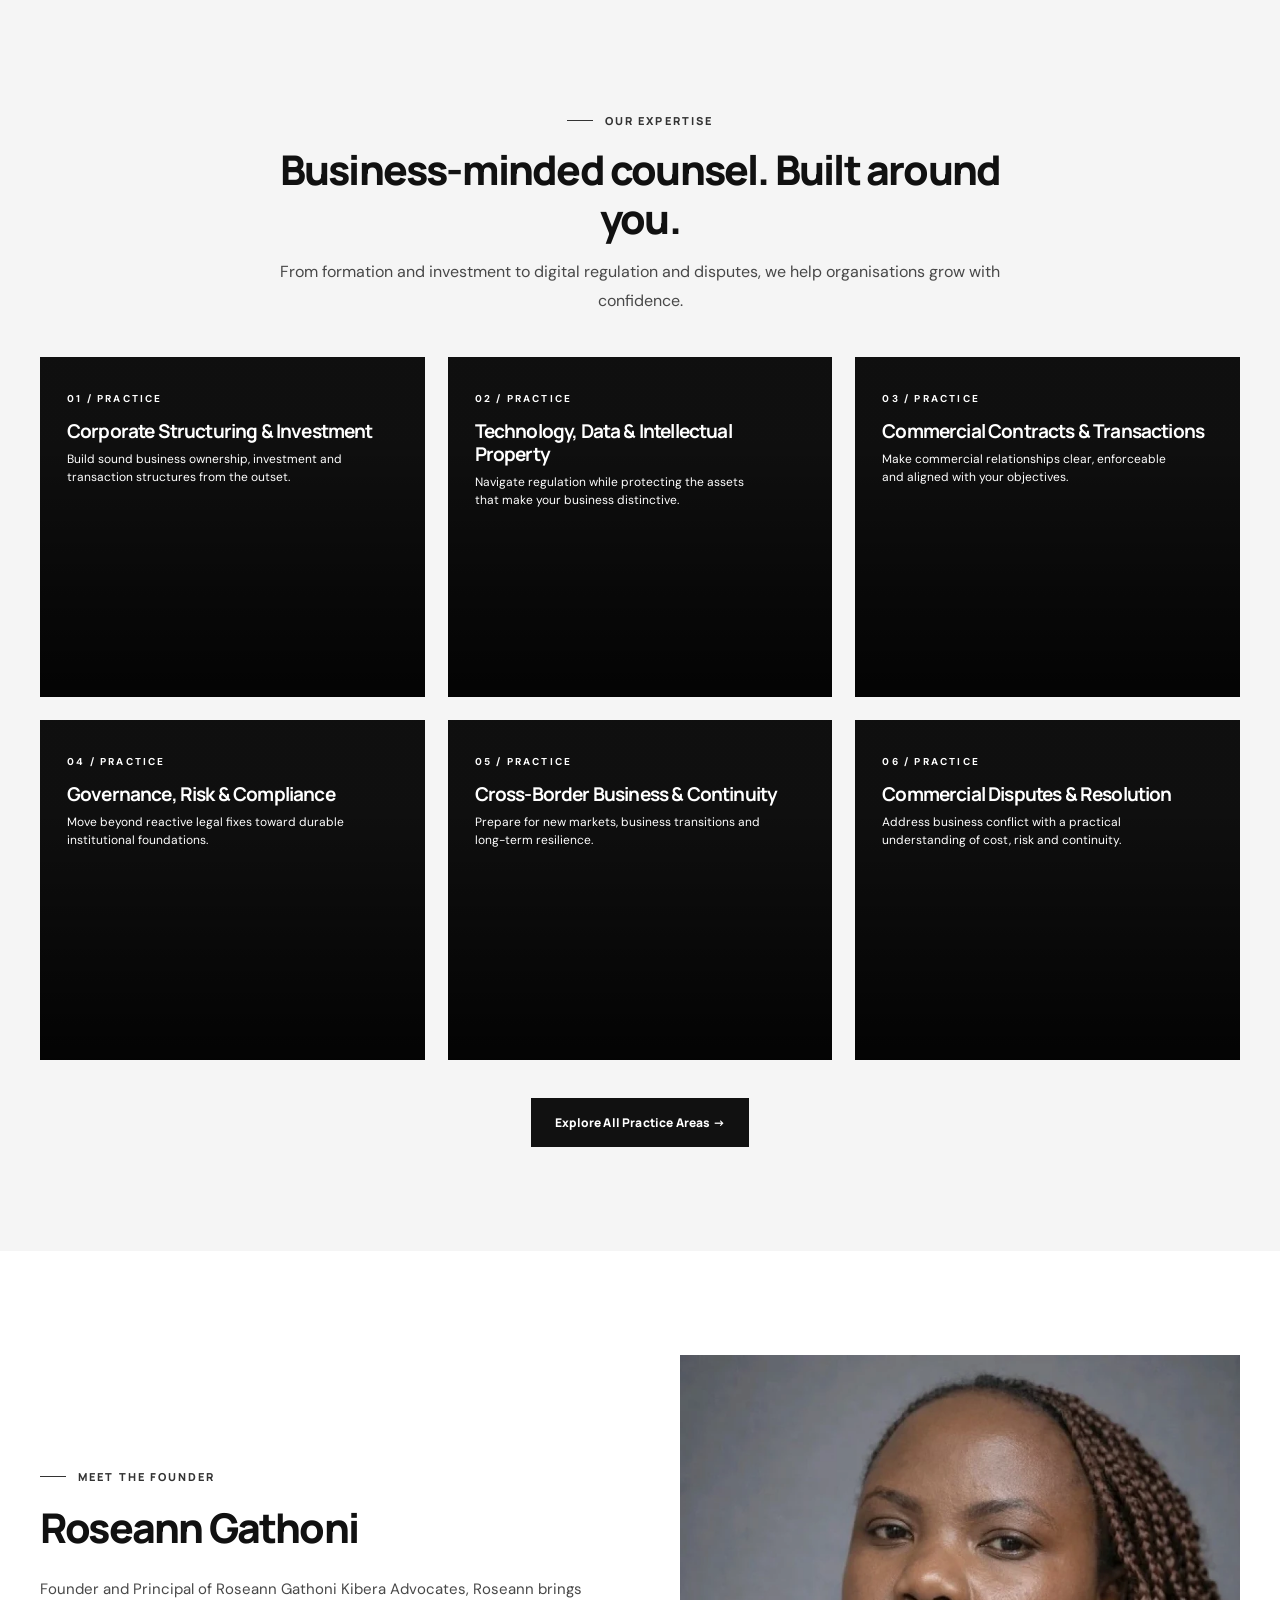
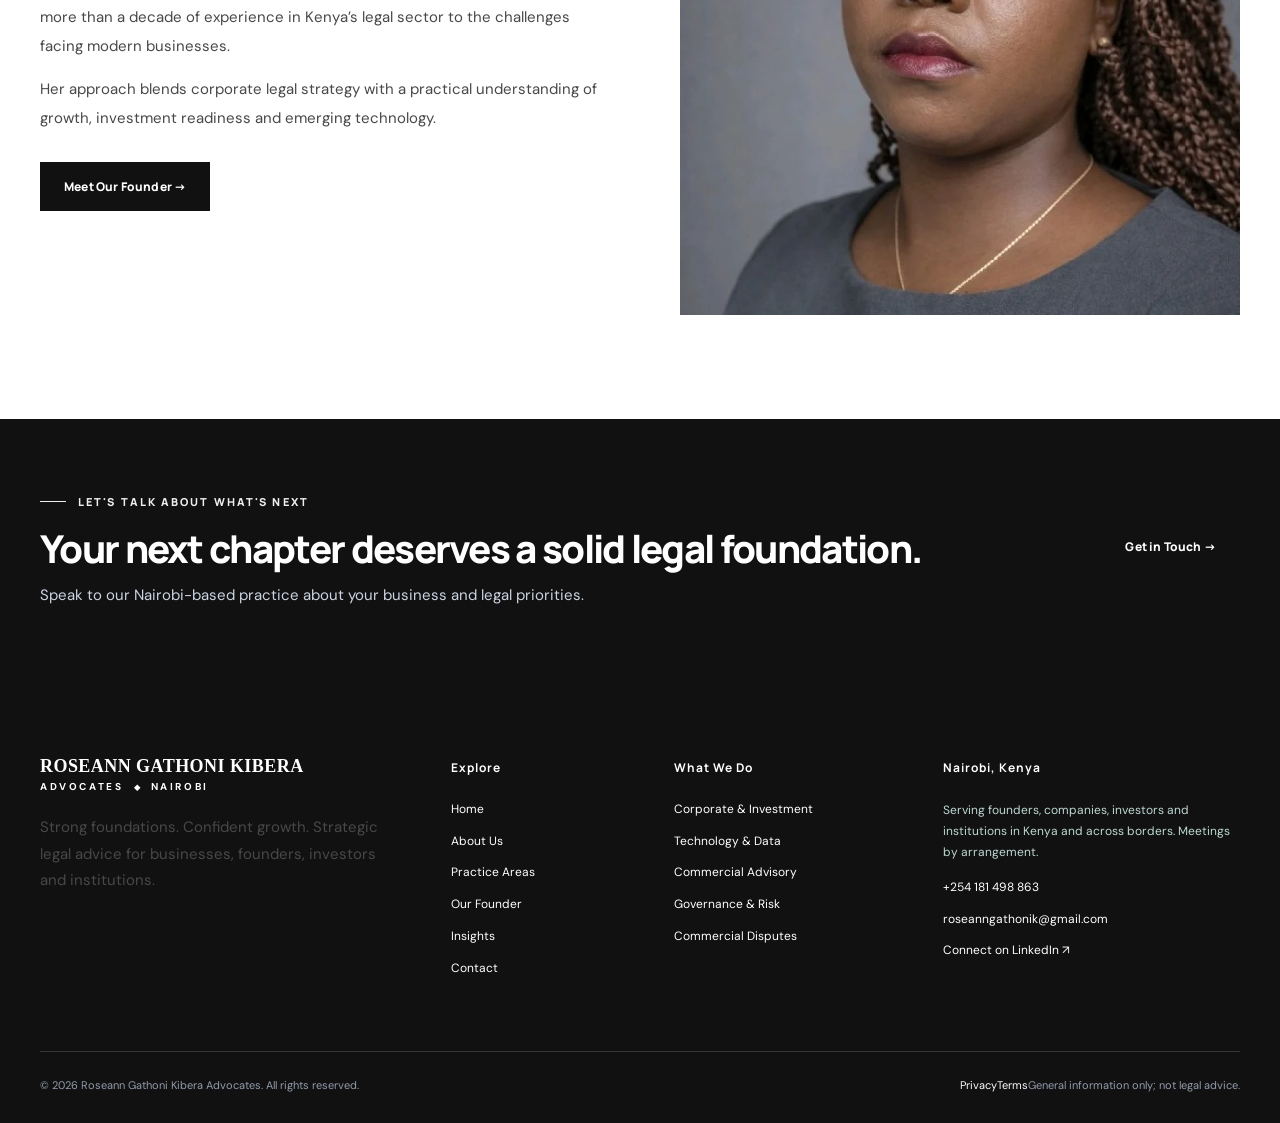
==== commit 377cfee2: "Update professional imagery, responsive layout and SEO previews" ====
--- a/index.html
+++ b/index.html
@@ -102,6 +102,17 @@
 /* Roseann Gathoni Kibera Advocates — brand adjustments */
 :root{--accent:#c6a06a}body{font-family:"DM Sans",Arial,sans-serif}.brand,.footer-wordmark{text-decoration:none;display:inline-flex;flex-direction:column;align-items:flex-start;justify-content:center;line-height:1.12;min-width:228px}.brand-wordmark{display:flex;flex-direction:column;gap:5px;white-space:nowrap}.brand-primary{font-family:"Playfair Display",Georgia,serif;font-weight:700;font-size:18px;letter-spacing:.025em;color:#183a2c}.brand-secondary{font-size:10px;letter-spacing:.26em;color:#a57a41;font-weight:700}.brand-mark{letter-spacing:0;font-size:8px;padding:0 6px}.site-footer .brand-primary,.site-footer .footer-wordmark .brand-primary{color:#fff}.site-footer .brand-secondary{color:#d5b985}.footer-wordmark{margin-bottom:22px}.nav-inner .brand{flex-shrink:0}.nav-links{gap:18px}.nav-links a{font-size:12px}.nav-cta{font-size:12px!important;padding:14px 15px!important}.mobile-head .brand{min-width:0}.mobile-head .brand-primary{font-size:14px}.mobile-head .brand-secondary{font-size:9px}.hero{background-position:center}.intro-picture img,.photo-frame img{object-fit:cover;object-position:center 30%}.practice-card-custom{background:#243e34;min-height:340px}.practice-card-custom:nth-child(2){background:#394b47}.practice-card-custom:nth-child(3){background:#624e3b}.practice-card-custom:nth-child(4){background:#2d444b}.practice-card-custom:nth-child(5){background:#544b43}.practice-card-custom:nth-child(6){background:#334638}.practice-card-custom .practice-shade{background:linear-gradient(180deg,rgba(0,0,0,.02),rgba(0,0,0,.52))}.practice-card-custom .practice-card-text{z-index:2}.value-grid,.service-detail-grid{display:grid;grid-template-columns:repeat(3,minmax(0,1fr));gap:24px}.value-grid article,.service-detail{background:#fff;padding:34px;border:1px solid #e5e1d8}.value-grid article span{font-size:12px;letter-spacing:.12em;color:#a7793d;font-weight:700}.value-grid h3{font-family:Georgia,serif;font-size:24px;line-height:1.22;margin:20px 0 14px}.value-grid p,.service-detail p{line-height:1.75}.service-detail-grid{grid-template-columns:repeat(2,minmax(0,1fr));gap:22px}.service-detail{scroll-margin-top:130px;padding:42px}.service-detail h2{font-family:Georgia,serif;font-size:30px;margin:16px 0}.service-detail a{display:inline-block;margin-top:12px;color:#87602f;font-weight:700}.narrow-copy{max-width:820px}.narrow-copy h2{margin:32px 0 12px;font-size:26px}.narrow-copy p{line-height:1.85}.editorial-note{font-size:13px;color:#676767;margin-top:24px}.form-fallback{font-size:14px}.floating-contact{position:fixed;right:25px;bottom:26px;z-index:20;background:#264634;color:#fff;border:2px solid white;box-shadow:0 5px 24px #0003;border-radius:50%;width:55px;height:55px;display:grid;place-items:center;text-decoration:none;font-size:27px}.floating-contact:hover{background:#ad834b;color:white}.topbar-links a{font-size:12px}@media(max-width:1100px){.nav-links{gap:11px}.brand{min-width:204px}.brand-primary{font-size:15px}.nav-cta{display:none!important}}@media(max-width:800px){.value-grid,.service-detail-grid{grid-template-columns:1fr}.brand-primary{font-size:15px}.topbar-links a:first-child{display:none}.floating-contact{width:49px;height:49px;right:13px;bottom:15px}}@media(max-width:440px){.brand-primary{font-size:13px}.brand-secondary{font-size:9px}.brand{min-width:0}.service-detail{padding:26px}.topbar-address{font-size:10px}}
 
+
+
+/* 2026 photograph and responsive corrections */
+.practice-card::before,.practice-card-custom::before{filter:none!important;opacity:1!important;background-position:center!important;background-size:cover!important}
+.practice-card::after,.practice-card-custom::after,.practice-card .practice-shade{background:linear-gradient(0deg,rgba(0,0,0,.80),rgba(0,0,0,.11) 75%)!important}
+.page-hero::before{filter:none!important}
+.page-hero{background-color:#111!important}
+.map-frame,.map-frame iframe,.map-frame *{filter:none!important;-webkit-filter:none!important}
+.page-hero::before,.hero::before{background-color:#111}
+@media(max-width:900px){.practice-grid{grid-template-columns:repeat(2,minmax(0,1fr))!important}.practice-card{min-width:0}.page-hero{min-height:400px}}
+@media(max-width:640px){.practice-grid{grid-template-columns:1fr!important}.practice-card{min-height:270px!important}.page-hero{min-height:360px!important}.page-hero h1{font-size:clamp(33px,9vw,52px)!important}.map-frame iframe{min-height:320px!important}.container{width:min(100% - 34px,1200px)!important}.hero-inner{width:min(100% - 34px,1200px)!important}.contact-grid,.two-column,.intro-grid{grid-template-columns:1fr!important}}
 </style><script defer="">
 /* Roseann Gathoni Kibera Advocates — responsive navigation and contact form */
 (()=>{'use strict';
@@ -109,7 +120,7 @@
 function menu(show){if(!panel)return;if(show)previousFocus=document.activeElement;panel.classList.toggle('open',show);backdrop?.classList.toggle('visible',show);body.classList.toggle('nav-open',show);open?.setAttribute('aria-expanded',String(show));panel.setAttribute('aria-hidden',String(!show));panel.toggleAttribute('inert',!show);if(show)close?.focus();else previousFocus?.focus()}
 open?.addEventListener('click',()=>menu(true));close?.addEventListener('click',()=>menu(false));backdrop?.addEventListener('click',()=>menu(false));panel?.querySelectorAll('a').forEach(link=>link.addEventListener('click',()=>menu(false)));document.addEventListener('keydown',event=>{if(event.key==='Escape'&&panel?.classList.contains('open'))menu(false)});
 const top=document.querySelector('.scroll-top');if(top){const update=()=>top.classList.toggle('show',window.scrollY>650);window.addEventListener('scroll',update,{passive:true});top.addEventListener('click',()=>window.scrollTo({top:0,behavior:'smooth'}));update()}
-})();</script><title>Corporate &amp; Business Legal Advisory | Roseann Gathoni Kibera Advocates</title><meta content="Nairobi-based business, investment, technology and governance legal advisory for founders, growing businesses and institutions." name="description"/><meta content="Corporate &amp; Business Legal Advisory | Roseann Gathoni Kibera Advocates" property="og:title"/><meta content="Nairobi-based business, investment, technology and governance legal advisory for founders, growing businesses and institutions." property="og:description"/><meta content="website" property="og:type"/><meta content="[data-uri]" property="og:image"/><meta content="summary_large_image" name="twitter:card"/><script type="application/ld+json">{"@context": "https://schema.org", "@type": "LegalService", "name": "Roseann Gathoni Kibera Advocates", "address": {"@type": "PostalAddress", "addressLocality": "Nairobi", "addressCountry": "KE"}, "telephone": "+254181498863", "email": "roseanngathonik@gmail.com", "founder": {"@type": "Person", "name": "Roseann Gathoni"}, "areaServed": "Kenya"}</script><style>
+})();</script><title>Corporate &amp; Business Legal Advisory | Roseann Gathoni Kibera Advocates</title><meta content="Nairobi-based business, investment, technology and governance legal advisory for founders, growing businesses and institutions." name="description"/><meta content="Corporate &amp; Business Legal Advisory | Roseann Gathoni Kibera Advocates" property="og:title"/><meta content="Nairobi-based business, investment, technology and governance legal advisory for founders, growing businesses and institutions." property="og:description"/><meta content="website" property="og:type"/><meta content="https://roseann-gathoni-kibera-advocates.vercel.app/assets/social-preview.jpg" property="og:image"/><meta content="summary_large_image" name="twitter:card"/><script type="application/ld+json">{"@context": "https://schema.org", "@type": "LegalService", "name": "Roseann Gathoni Kibera Advocates", "address": {"@type": "PostalAddress", "addressLocality": "Nairobi", "addressCountry": "KE"}, "telephone": "+254181498863", "email": "roseanngathonik@gmail.com", "founder": {"@type": "Person", "name": "Roseann Gathoni"}, "areaServed": "Kenya"}</script><style>
 /* Roseann: strict black/white identity, no green or gold */
 :root{--navy:#0b0b0b;--navy-deep:#080808;--navy-soft:#242424;--gold:#101010;--gold-light:#fff;--red:#171717;--ink:#111;--body:#484848;--line:#ddd;--cream:#f4f4f4;--white:#fff;--shadow:0 22px 60px rgba(0,0,0,.16)}
 body{background:#fff;color:#111}a{color:inherit}
@@ -139,29 +150,4 @@
 article,.insight-card{overflow:hidden}.site-footer .brand-primary,.site-footer .brand-secondary,.site-footer .brand-mark{color:#fff!important}
 .email-compose-note{font-size:13px;color:#666;margin-top:10px}.map-frame{width:100%;height:350px;border:0;filter:grayscale(1);display:block}
 @media(max-width:650px){.page-hero{min-height:300px;padding:70px 0}.picture-strip{grid-template-columns:1fr 1fr;gap:10px}.picture-strip img{height:145px}.picture-strip img:last-child{display:none}}
-</style><style id="roseann-final-brand-lock">
-/* ROSEANN BRAND OVERRIDES — neutral black / white / grey only */
-:root{--navy:#111111;--navy-deep:#080808;--navy-soft:#282828;--gold:#111111;--gold-light:#d0d0d0;--red:#111111;--ink:#191919;--body:#565656;--cream:#f8f8f8;--line:#dedede}
-.topbar,.site-footer,.closing,.section-navy{background:#101010!important}
-.nav-link,.nav-link.active,.nav-link:hover{color:#151515!important}
-.nav-link::after,.nav-link:after,.accent-line,.hero-notes span:before{background:#111!important}
-.eyebrow,.eyebrow-light,.text-link,.card-number{color:#222!important}
-.hero .eyebrow,.page-hero .eyebrow,.eyebrow-light,.hero h1 em{color:#fff!important}
-.btn-gold,.nav-cta,.hero .btn-gold{background:#111!important;border-color:#111!important;color:#fff!important}
-.btn-gold:hover,.nav-cta:hover,.hero .btn-gold:hover{background:#353535!important;border-color:#353535!important}
-.btn-navy{background:#111!important;border-color:#111!important}
-.hero,.page-hero{background-color:#0c0c0c!important}
-.hero::before{background-image:linear-gradient(90deg,rgba(0,0,0,.95),rgba(0,0,0,.78) 45%,rgba(0,0,0,.25)),var(--hero-image)!important}
-.page-hero::before{background-image:linear-gradient(90deg,rgba(0,0,0,.95),rgba(0,0,0,.78) 43%,rgba(0,0,0,.25)),var(--page-image)!important}
-.practice-shade{background:linear-gradient(180deg,transparent 0%,rgba(0,0,0,.85) 70%,#080808 100%)!important}
-.picture-stamp{background:#141414!important}
-.floating-whatsapp-bw,.floating-whatsapp,.floating-contact{background:#25D366!important;color:#fff!important;border:2px solid #fff!important;border-radius:50%!important;box-shadow:0 6px 25px #0005!important}
-.floating-whatsapp-bw svg,.floating-whatsapp svg,.floating-contact svg{fill:#fff!important;color:#fff!important}
-.floating-whatsapp-bw:hover,.floating-whatsapp:hover{background:#128C7E!important}
-.firm-pillars{display:grid;grid-template-columns:repeat(3,minmax(0,1fr));gap:18px;margin-top:36px;margin-bottom:24px}
-.firm-pillar{background:#f4f4f4;border-top:4px solid #111;min-height:175px;padding:26px 23px}
-.firm-pillar span{display:block;font-weight:900;font-size:11px;letter-spacing:.16em;color:#616161;margin-bottom:16px}
-.firm-pillar h3{font-size:21px;line-height:1.3;margin:0 0 8px;color:#111}
-.firm-pillar p{font-size:13px;line-height:1.6;margin:0;color:#555}
-@media(max-width:700px){.firm-pillars{grid-template-columns:1fr;margin-top:22px}.firm-pillar{min-height:unset}.hero::before{background-image:linear-gradient(90deg,rgba(0,0,0,.93),rgba(0,0,0,.45)),var(--hero-image)!important}}
-</style></head><body><a class="skip-link" href="#main">Skip to content</a><div class="topbar"><div class="container topbar-inner"><span class="topbar-address">Nairobi, Kenya · Business-focused legal counsel</span><div class="topbar-links"><a href="mailto:roseanngathonik@gmail.com">roseanngathonik@gmail.com</a><a href="tel:+254181498863">+254 181 498 863</a></div></div></div><header class="nav-shell"><div class="container nav-inner"><a aria-label="Roseann Gathoni Kibera Advocates home" class="brand" href="/"><span class="brand-wordmark"><span class="brand-primary">ROSEANN GATHONI KIBERA</span><span class="brand-secondary">ADVOCATES <span class="brand-mark">◆</span> NAIROBI</span></span></a><nav aria-label="Main navigation" class="nav-links"><a aria-current="page" class="nav-link active" href="/">Home</a><a class="nav-link" href="/about/">About Us</a><a class="nav-link" href="/practice-areas/">Practice Areas</a><a class="nav-link" href="/our-attorney/">Our Founder</a><a class="nav-link" href="/insights/">Insights</a><a class="nav-link" href="/contact/">Contact</a></nav><a class="btn btn-gold nav-cta" href="/contact/">Request a Consultation →</a><button aria-controls="mobile-panel" aria-expanded="false" aria-label="Open navigation" class="menu-open" data-mobile-open="" type="button">☰</button></div></header><div class="mobile-backdrop" id="mobile-backdrop"></div><nav aria-hidden="true" aria-label="Mobile navigation" class="mobile-panel" id="mobile-panel" inert=""><div class="mobile-head"><a class="brand" href="/"><span class="brand-wordmark"><span class="brand-primary">ROSEANN GATHONI KIBERA</span><span class="brand-secondary">ADVOCATES <span class="brand-mark">◆</span> NAIROBI</span></span></a><button aria-label="Close navigation" data-mobile-close="" type="button">×</button></div><div class="mobile-links"><a aria-current="page" class="active" href="/">Home</a><a class="" href="/about/">About Us</a><a class="" href="/practice-areas/">Practice Areas</a><a class="" href="/our-attorney/">Our Founder</a><a class="" href="/insights/">Insights</a><a class="" href="/contact/">Contact</a></div><a class="btn btn-gold mobile-cta" href="/contact/">Contact the Firm →</a></nav><main id="main"><section class="hero" style="--hero-image:url('/assets/hero-scales-nyakio-style.webp')"><div class="container hero-inner"><div class="hero-copy"><span class="eyebrow eyebrow-light">NAIROBI · KENYA · BUSINESS LAW</span><h1>Strong foundations. <em>Confident growth.</em></h1><p>Legal and strategic counsel for founders, growing businesses, investors and institutions building for what comes next.</p><div class="hero-actions"><a class="btn btn-gold" href="/contact/">Request a Consultation →</a><a class="btn btn-outline" href="/practice-areas/">Explore Our Expertise →</a></div></div></div><div class="hero-bottom"><div class="container hero-bottom-inner"><div class="hero-notes"><span>Business &amp; Investment</span><span>Technology &amp; Data</span><span>Governance &amp; Risk</span></div><span class="scroll-cue">SCROLL TO DISCOVER ↓</span></div></div></section><section class="section"><div class="container intro-grid"><div class="intro-picture"><img alt="Portrait supplied for Roseann Gathoni" loading="lazy" src="[data-uri]"/></div><div class="intro-copy"><span class="eyebrow">WELCOME TO OUR FIRM</span><h2>Legal architecture for businesses that are going places.</h2><div class="accent-line"></div><h3>Growth should never outpace your legal foundation.</h3><p>Roseann Gathoni Kibera Advocates provides practical legal and strategic advice to businesses, founders, investors and institutions building, financing, expanding or protecting their operations.</p><p>We help clients spot gaps in their structures, agreements and compliance before they become expensive problems.</p><blockquote>Clarity for today. Structure for tomorrow.</blockquote><a class="btn btn-gold" href="/about/">Discover Our Approach →</a></div></div></section><section class="section cream"><div class="container"><div class="section-heading centered"><span class="eyebrow">OUR EXPERTISE</span><h2>Business-minded counsel. Built around you.</h2><p>From formation and investment to digital regulation and disputes, we help organisations grow with confidence.</p></div><div class="practice-grid"><a class="practice-card practice-card-custom" href="/practice-areas/#corporate" style="--card-image:url('/assets/legal-visual-1.webp')"><div class="practice-shade"></div><div class="practice-card-text"><span class="card-number">01 / PRACTICE</span><h3>Corporate Structuring &amp; Investment</h3><p>Build sound business ownership, investment and transaction structures from the outset.</p></div><span class="card-arrow">→</span></a><a class="practice-card practice-card-custom" href="/practice-areas/#technology" style="--card-image:url('/assets/legal-visual-2.webp')"><div class="practice-shade"></div><div class="practice-card-text"><span class="card-number">02 / PRACTICE</span><h3>Technology, Data &amp; Intellectual Property</h3><p>Navigate regulation while protecting the assets that make your business distinctive.</p></div><span class="card-arrow">→</span></a><a class="practice-card practice-card-custom" href="/practice-areas/#commercial" style="--card-image:url('/assets/legal-visual-3.webp')"><div class="practice-shade"></div><div class="practice-card-text"><span class="card-number">03 / PRACTICE</span><h3>Commercial Contracts &amp; Transactions</h3><p>Make commercial relationships clear, enforceable and aligned with your objectives.</p></div><span class="card-arrow">→</span></a><a class="practice-card practice-card-custom" href="/practice-areas/#governance" style="--card-image:url('/assets/legal-visual-4.webp')"><div class="practice-shade"></div><div class="practice-card-text"><span class="card-number">04 / PRACTICE</span><h3>Governance, Risk &amp; Compliance</h3><p>Move beyond reactive legal fixes toward durable institutional foundations.</p></div><span class="card-arrow">→</span></a><a class="practice-card practice-card-custom" href="/practice-areas/#cross-border" style="--card-image:url('/assets/legal-visual-5.webp')"><div class="practice-shade"></div><div class="practice-card-text"><span class="card-number">05 / PRACTICE</span><h3>Cross-Border Business &amp; Continuity</h3><p>Prepare for new markets, business transitions and long-term resilience.</p></div><span class="card-arrow">→</span></a><a class="practice-card practice-card-custom" href="/practice-areas/#disputes" style="--card-image:url('/assets/legal-visual-6.webp')"><div class="practice-shade"></div><div class="practice-card-text"><span class="card-number">06 / PRACTICE</span><h3>Commercial Disputes &amp; Resolution</h3><p>Address business conflict with a practical understanding of cost, risk and continuity.</p></div><span class="card-arrow">→</span></a></div><div class="section-action centered"><a class="btn btn-gold" href="/practice-areas/">Explore All Practice Areas →</a></div></div></section><section class="section"><div class="container two-column"><div><span class="eyebrow">MEET THE FOUNDER</span><h2>Roseann Gathoni</h2><p>Founder and Principal of Roseann Gathoni Kibera Advocates, Roseann brings more than a decade of experience in Kenya’s legal sector to the challenges facing modern businesses.</p><p>Her approach blends corporate legal strategy with a practical understanding of growth, investment readiness and emerging technology.</p><a class="btn btn-gold" href="/our-attorney/">Meet Our Founder →</a></div><div class="photo-frame"><img alt="Portrait supplied for Roseann Gathoni" loading="lazy" src="[data-uri]"/></div></div></section><section class="closing"><div class="container closing-inner"><div><span class="eyebrow eyebrow-light">LET'S TALK ABOUT WHAT'S NEXT</span><h2>Your next chapter deserves a solid legal foundation.</h2><p>Speak to our Nairobi-based practice about your business and legal priorities.</p></div><a class="btn btn-gold" href="/contact/">Get in Touch →</a></div></section></main><footer class="site-footer"><div class="container"><div class="footer-grid"><div><a class="footer-wordmark" href="/"><span class="brand-wordmark"><span class="brand-primary">ROSEANN GATHONI KIBERA</span><span class="brand-secondary">ADVOCATES <span class="brand-mark">◆</span> NAIROBI</span></span></a><p>Strong foundations. Confident growth. Strategic legal advice for businesses, founders, investors and institutions.</p></div><div><h3>Explore</h3><div class="footer-links"><a class="" href="/">Home</a><a class="" href="/about/">About Us</a><a class="" href="/practice-areas/">Practice Areas</a><a class="" href="/our-attorney/">Our Founder</a><a class="" href="/insights/">Insights</a><a class="" href="/contact/">Contact</a></div></div><div><h3>What We Do</h3><div class="footer-links"><a href="/practice-areas/#corporate">Corporate &amp; Investment</a><a href="/practice-areas/#technology">Technology &amp; Data</a><a href="/practice-areas/#commercial">Commercial Advisory</a><a href="/practice-areas/#governance">Governance &amp; Risk</a><a href="/practice-areas/#disputes">Commercial Disputes</a></div></div><div class="footer-location"><h3>Nairobi, Kenya</h3><address>Serving founders, companies, investors and institutions in Kenya and across borders. Meetings by arrangement.</address><div class="footer-links" style="margin-top:15px"><a href="tel:+254181498863">+254 181 498 863</a><a href="mailto:roseanngathonik@gmail.com">roseanngathonik@gmail.com</a><a href="https://www.linkedin.com/in/roseanngathoni/" rel="noopener noreferrer" target="_blank">Connect on LinkedIn ↗</a></div></div></div><div class="footer-bottom"><span>© 2026 Roseann Gathoni Kibera Advocates. All rights reserved.</span><span class="footer-legal"><a href="/privacy/">Privacy</a><a href="/terms/">Terms</a><span>General information only; not legal advice.</span></span></div></div></footer><button aria-label="Back to top" class="scroll-top" type="button">↑</button><a aria-label="Chat with the firm on WhatsApp (if available)" class="floating-whatsapp-bw" href="https://wa.me/254181498863" rel="noopener noreferrer" target="_blank" title="WhatsApp"><svg aria-hidden="true" viewbox="0 0 32 32" xmlns="http://www.w3.org/2000/svg"><path d="M16.02 3A12.9 12.9 0 0 0 5.03 22.72L3 30l7.45-1.95A13 13 0 1 0 16.02 3Zm0 23.7a10.6 10.6 0 0 1-5.4-1.48l-.39-.23-4.43 1.16 1.18-4.31-.25-.4a10.65 10.65 0 1 1 9.29 5.26Zm5.85-7.96c-.32-.16-1.9-.93-2.19-1.04-.29-.1-.5-.16-.72.16-.21.32-.82 1.04-1 1.25-.19.21-.37.24-.68.08-.32-.16-1.34-.49-2.54-1.57-.94-.83-1.58-1.86-1.76-2.18-.19-.32-.02-.49.14-.65.14-.14.32-.37.48-.56.16-.18.21-.31.32-.52.11-.21.05-.4-.03-.56-.08-.16-.72-1.73-.99-2.36-.25-.61-.51-.52-.72-.53h-.61c-.22 0-.56.08-.86.4-.29.32-1.13 1.1-1.13 2.67 0 1.58 1.16 3.1 1.32 3.31.16.21 2.27 3.47 5.5 4.87.77.33 1.36.53 1.82.67.77.25 1.47.21 2.02.13.62-.09 1.9-.78 2.17-1.53.27-.75.27-1.4.19-1.53-.08-.13-.29-.21-.61-.37Z"></path></svg></a></body></html>+</style><meta content="1200" property="og:image:width"/><meta content="630" property="og:image:height"/><meta content="Roseann Gathoni Kibera Advocates Nairobi logo and founder portrait" property="og:image:alt"/><link href="https://roseann-gathoni-kibera-advocates.vercel.app/" rel="canonical"/><link href="/assets/photo-update.css" rel="stylesheet"/></head><body><a class="skip-link" href="#main">Skip to content</a><div class="topbar"><div class="container topbar-inner"><span class="topbar-address">Nairobi, Kenya · Business-focused legal counsel</span><div class="topbar-links"><a href="mailto:roseanngathonik@gmail.com">roseanngathonik@gmail.com</a><a href="tel:+254181498863">+254 181 498 863</a></div></div></div><header class="nav-shell"><div class="container nav-inner"><a aria-label="Roseann Gathoni Kibera Advocates home" class="brand" href="/"><span class="brand-wordmark"><span class="brand-primary">ROSEANN GATHONI KIBERA</span><span class="brand-secondary">ADVOCATES <span class="brand-mark">◆</span> NAIROBI</span></span></a><nav aria-label="Main navigation" class="nav-links"><a aria-current="page" class="nav-link active" href="/">Home</a><a class="nav-link" href="/about/">About Us</a><a class="nav-link" href="/practice-areas/">Practice Areas</a><a class="nav-link" href="/our-attorney/">Our Founder</a><a class="nav-link" href="/insights/">Insights</a><a class="nav-link" href="/contact/">Contact</a></nav><a class="btn btn-gold nav-cta" href="/contact/">Request a Consultation →</a><button aria-controls="mobile-panel" aria-expanded="false" aria-label="Open navigation" class="menu-open" data-mobile-open="" type="button">☰</button></div></header><div class="mobile-backdrop" id="mobile-backdrop"></div><nav aria-hidden="true" aria-label="Mobile navigation" class="mobile-panel" id="mobile-panel" inert=""><div class="mobile-head"><a class="brand" href="/"><span class="brand-wordmark"><span class="brand-primary">ROSEANN GATHONI KIBERA</span><span class="brand-secondary">ADVOCATES <span class="brand-mark">◆</span> NAIROBI</span></span></a><button aria-label="Close navigation" data-mobile-close="" type="button">×</button></div><div class="mobile-links"><a aria-current="page" class="active" href="/">Home</a><a class="" href="/about/">About Us</a><a class="" href="/practice-areas/">Practice Areas</a><a class="" href="/our-attorney/">Our Founder</a><a class="" href="/insights/">Insights</a><a class="" href="/contact/">Contact</a></div><a class="btn btn-gold mobile-cta" href="/contact/">Contact the Firm →</a></nav><main id="main"><section class="hero" style="--hero-image:url('/assets/hero-scales-nyakio-style.webp')"><div class="container hero-inner"><div class="hero-copy"><span class="eyebrow eyebrow-light">NAIROBI · KENYA · BUSINESS LAW</span><h1>Strong foundations. <em>Confident growth.</em></h1><p>Legal and strategic counsel for founders, growing businesses, investors and institutions building for what comes next.</p><div class="hero-actions"><a class="btn btn-gold" href="/contact/">Request a Consultation →</a><a class="btn btn-outline" href="/practice-areas/">Explore Our Expertise →</a></div></div></div><div class="hero-bottom"><div class="container hero-bottom-inner"><div class="hero-notes"><span>Business &amp; Investment</span><span>Technology &amp; Data</span><span>Governance &amp; Risk</span></div><span class="scroll-cue">SCROLL TO DISCOVER ↓</span></div></div></section><section class="section"><div class="container intro-grid"><div class="intro-picture"><img alt="Portrait supplied for Roseann Gathoni" loading="lazy" src="[data-uri]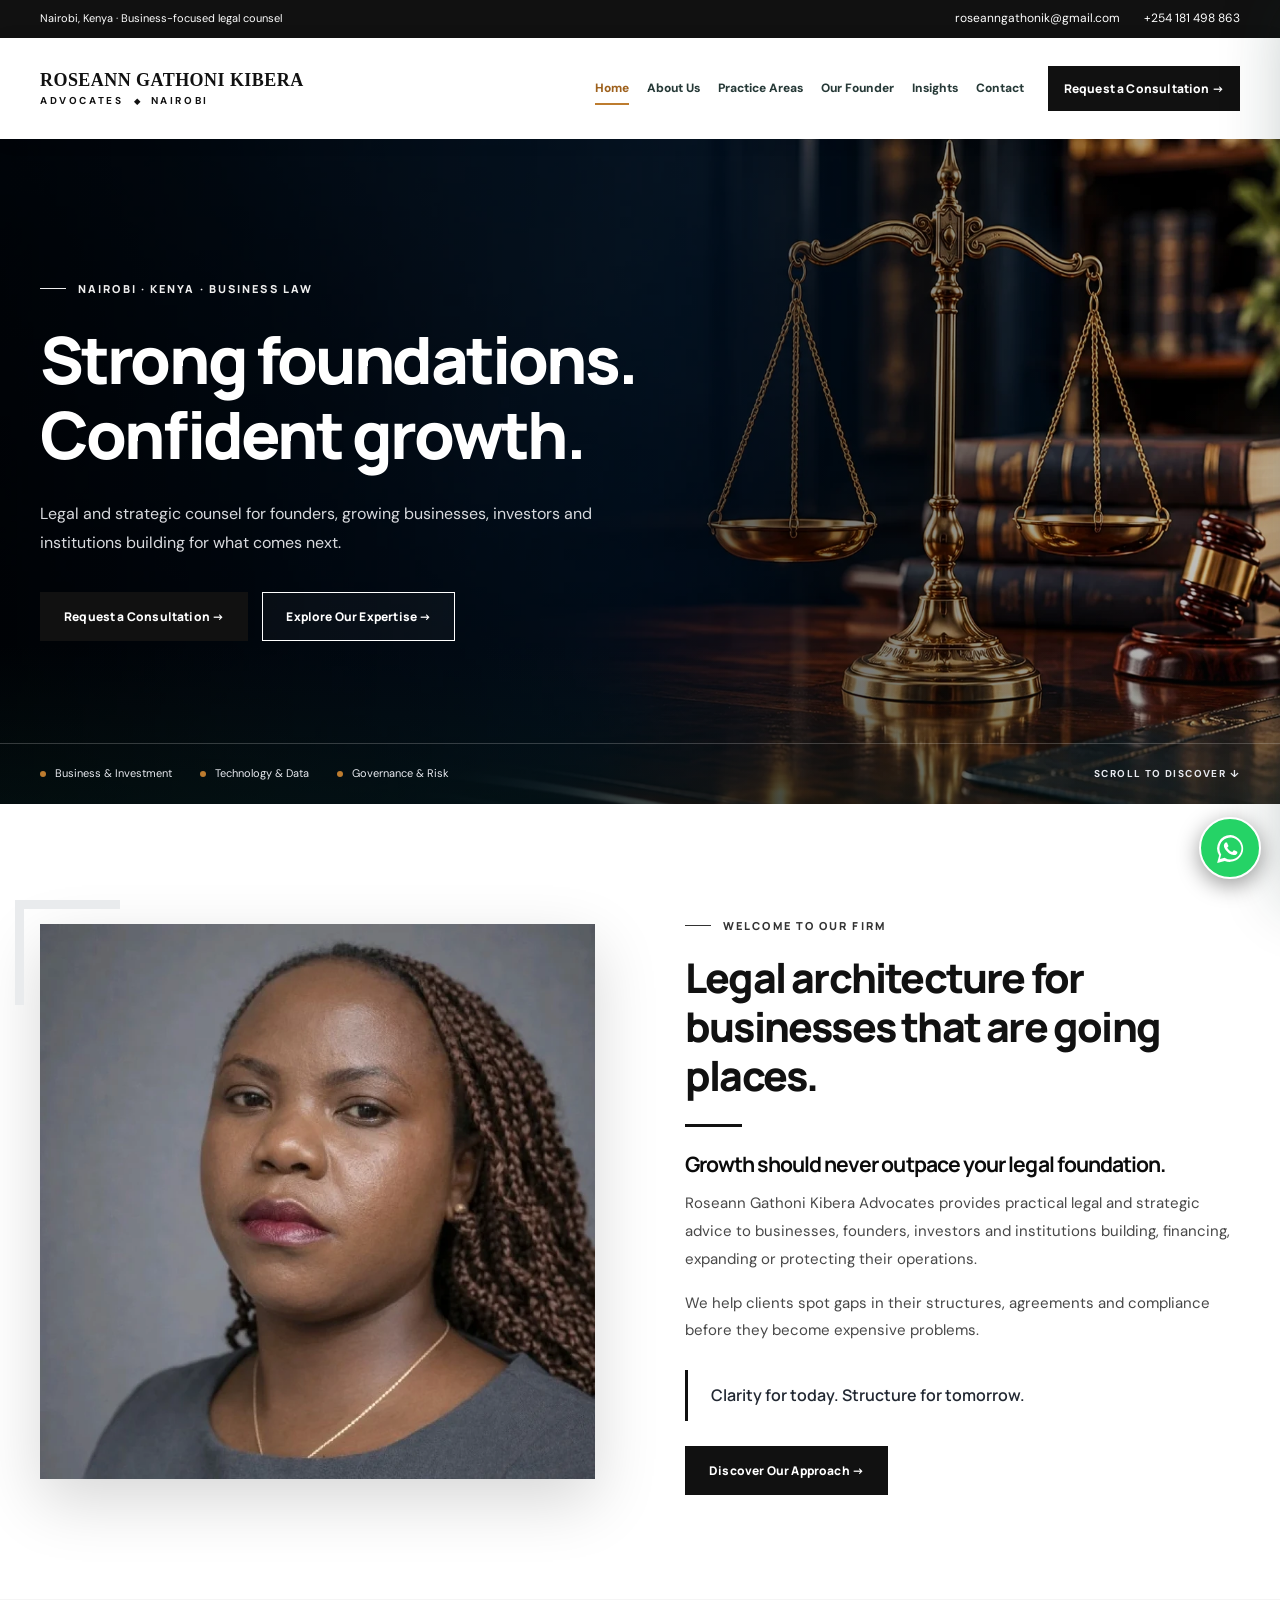
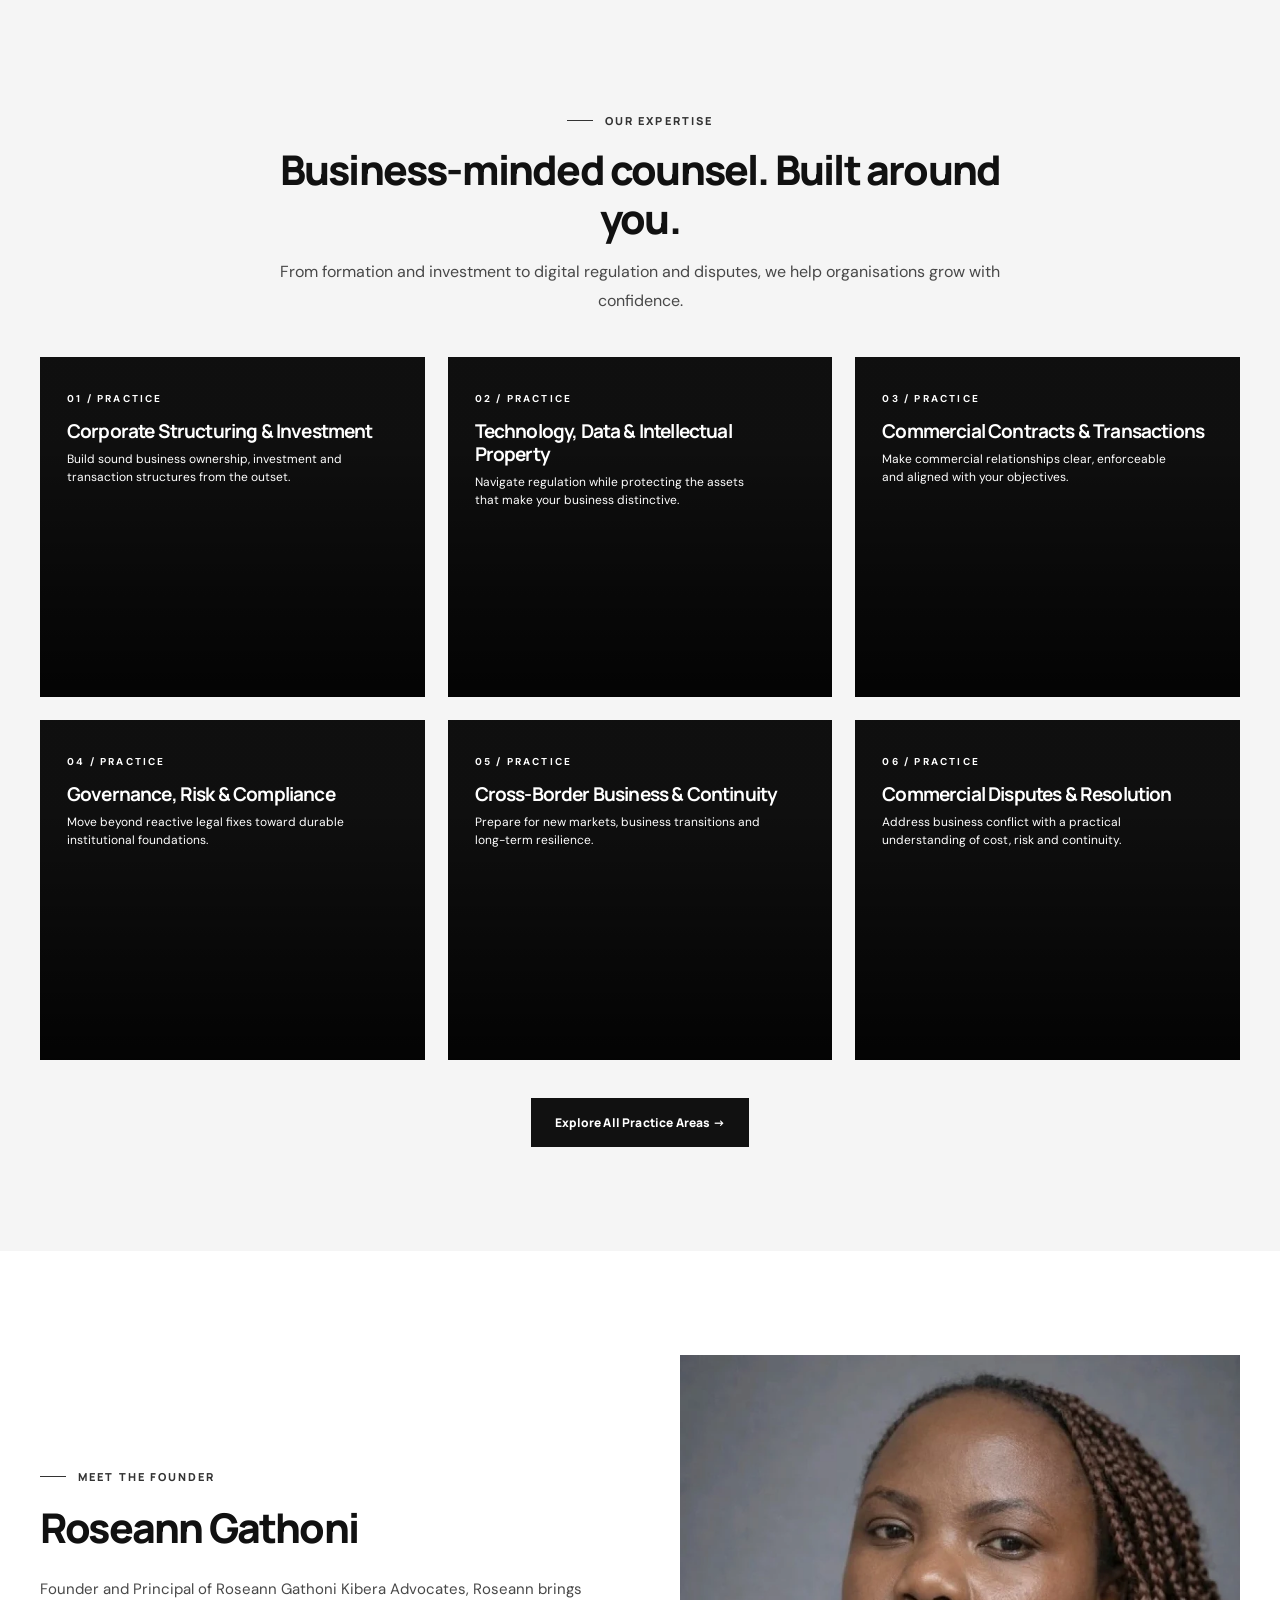
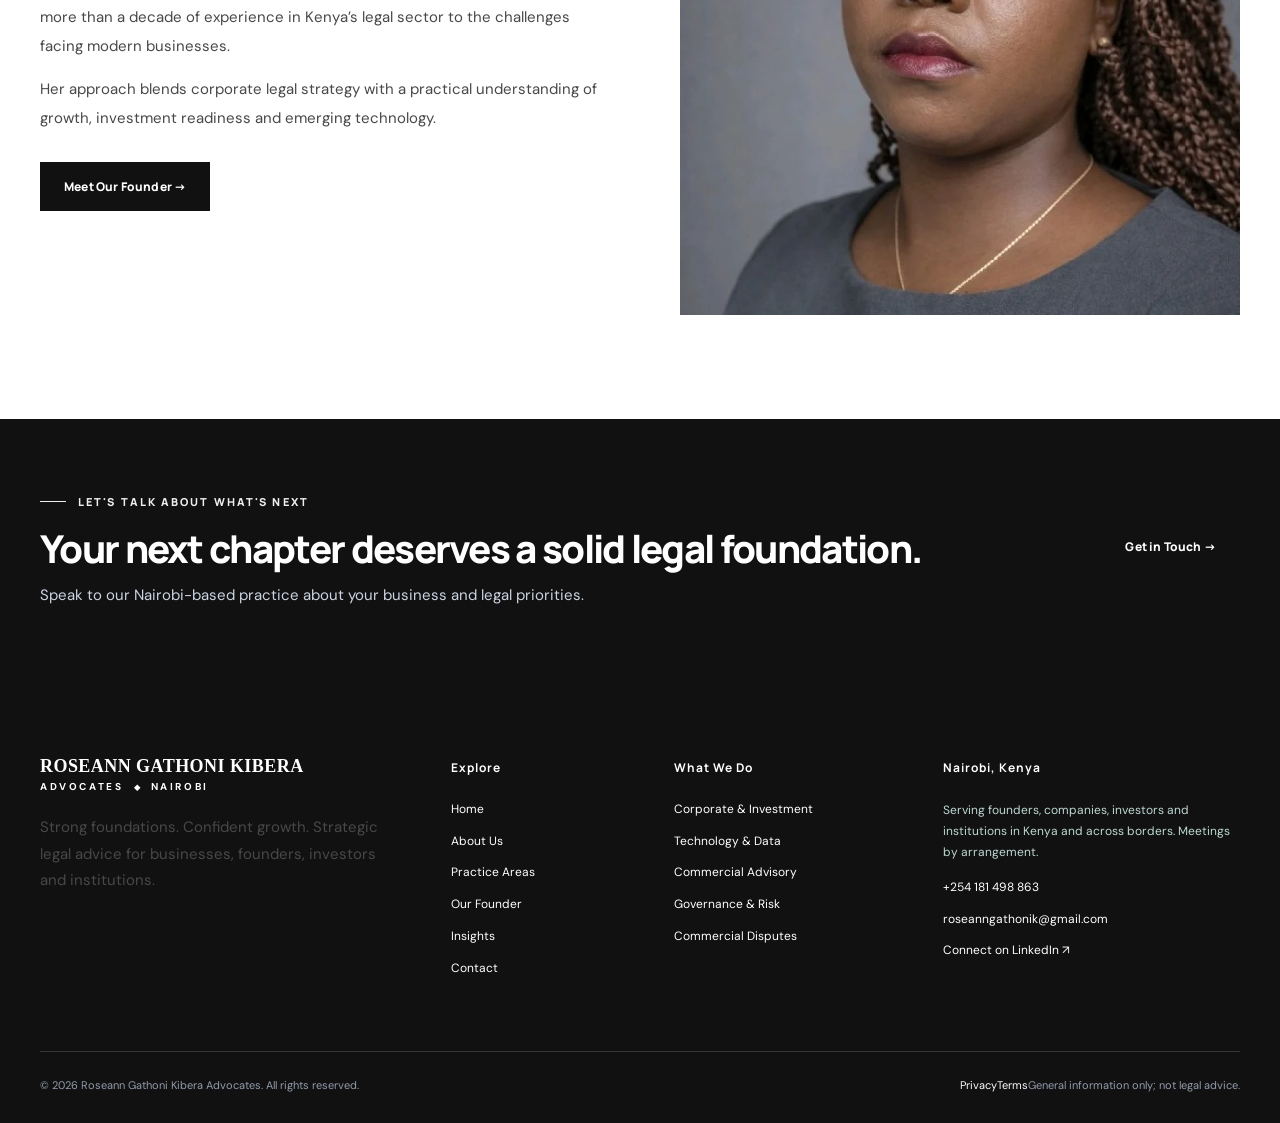
==== commit cf8ed7a5: "Fix WhatsApp branding, favicon and stock imagery" ====
--- a/index.html
+++ b/index.html
@@ -1,6 +1,6 @@
 <!DOCTYPE html>
 
-<html lang="en-KE"><head><meta charset="utf-8"/><meta content="width=device-width,initial-scale=1" name="viewport"/><meta content="#111111" name="theme-color"/><link href="[data-uri]" rel="icon" type="image/png"/><link href="https://fonts.googleapis.com" rel="preconnect"/><link crossorigin="" href="https://fonts.gstatic.com" rel="preconnect"/><style>
+<html lang="en-KE"><head><meta charset="utf-8"/><meta content="width=device-width,initial-scale=1" name="viewport"/><meta content="#111111" name="theme-color"/><link href="https://fonts.googleapis.com" rel="preconnect"/><link crossorigin="" href="https://fonts.gstatic.com" rel="preconnect"/><style>
 @import url('https://fonts.googleapis.com/css2?family=DM+Sans:wght@400;500;600;700&family=Manrope:wght@400;500;600;700;800&display=swap');
 :root{--navy:#2d4337;--navy-deep:#23362c;--navy-soft:#355445;--gold:#bf7a29;--gold-light:#e9b979;--red:#bf7a29;--ink:#2e3832;--body:#5d6665;--line:#e4eae8;--cream:#f6f5f0;--white:#fff;--shadow:0 24px 65px rgba(10,13,18,.14)}
 *,*::before,*::after{box-sizing:border-box}html{scroll-behavior:smooth;scroll-padding-top:110px}body{margin:0;background:#fff;color:var(--ink);font:400 15px/1.78 'DM Sans',Arial,sans-serif;-webkit-font-smoothing:antialiased}body.nav-open{overflow:hidden}img{max-width:100%;display:block}button,input,textarea,select{font:inherit}button{cursor:pointer}a{color:inherit;text-decoration:none}::selection{background:#e0e3e6;color:#1a1c20}:focus-visible{outline:3px solid #525862;outline-offset:4px}.container{width:min(100% - 72px,1200px);margin-inline:auto}.skip-link{position:absolute;top:-100px;left:10px;z-index:1000;color:#fff;background:var(--navy);padding:9px 17px}.skip-link:focus{top:8px}h1,h2,h3,h4,p{margin-top:0}h1,h2,h3{font-family:Manrope,Arial,sans-serif;letter-spacing:-.044em;line-height:1.2}h1{font-size:clamp(44px,5.1vw,74px);font-weight:800}h2{font-size:clamp(30px,3.2vw,48px);font-weight:800}h3{font-size:clamp(17px,1.65vw,23px)}p{color:var(--body)}.centered{text-align:center}.section{padding:104px 0}.cream{background:var(--cream)}.section-heading{margin-bottom:42px;max-width:770px}.section-heading.centered{margin-inline:auto}.section-heading h2{margin:15px 0 15px}.section-heading p{margin:0;font-size:16px;line-height:1.78}.eyebrow{display:inline-flex;align-items:center;gap:12px;color:var(--gold);font-size:11px;font-family:Manrope,Arial,sans-serif;font-weight:800;letter-spacing:2.1px;text-transform:uppercase;line-height:1.55}.eyebrow::before{content:"";width:26px;flex:0 0 26px;height:1px;background:currentColor}.eyebrow-light{color:var(--gold-light)}.accent-line{width:57px;height:3px;background:var(--gold);margin:24px 0}.btn{display:inline-flex;align-items:center;justify-content:center;gap:17px;padding:14px 23px;min-height:49px;font-size:12px;font-weight:800;letter-spacing:.015em;font-family:Manrope,Arial,sans-serif;line-height:1.3;text-align:center;border:1px solid transparent;transition:background .2s,transform .2s,border-color .2s;white-space:normal}.btn:hover{transform:translateY(-2px)}.btn svg{flex:none}.btn-gold{background:#224a46;border-color:#224a46;color:#fff}.btn-gold:hover{background:#173b36;border-color:#173b36;color:#fff}.btn-navy{color:#fff;background:var(--navy);border-color:var(--navy)}.btn-navy:hover{background:#1e5e55}.btn-outline{border-color:#fff9;color:#fff;background:#ffffff08}.btn-outline:hover{background:#ffffff1d}.text-link{display:inline-flex;align-items:center;gap:13px;color:#263937;font-size:12px;font-weight:800;font-family:Manrope,Arial,sans-serif;border-bottom:1px solid var(--gold);padding-bottom:6px}.text-link:hover{color:#224a46}.text-link svg{width:16px}.section-action{margin-top:38px}
@@ -142,7 +142,7 @@
 .practice-card-custom h3,.practice-card-custom p,.practice-card-custom .card-number{color:#fff!important}
 .section.cream{background:#f5f5f5!important}.site-footer{background:#111!important;color:white!important}.site-footer a,.site-footer h3{color:#fff!important}
 .floating-contact{background:#fff!important;color:#111!important;border:2px solid #111!important}
-.floating-whatsapp-bw{position:fixed;z-index:95;right:19px;bottom:21px;width:62px;height:62px;border-radius:50%;background:#111;color:#fff;box-shadow:0 6px 22px #0006;display:grid;place-items:center;border:2px solid white}
+.floating-whatsapp-bw{position:fixed;z-index:95;right:19px;bottom:21px;width:62px;height:62px;border-radius:50%;background:#25D366;color:#fff;box-shadow:0 6px 22px #0006;display:grid;place-items:center;border:2px solid white}
 .floating-whatsapp-bw svg{width:33px;height:33px;fill:white}.floating-whatsapp-bw:hover{transform:translateY(-3px)}
 .scroll-top{bottom:98px!important}.social-preview{filter:grayscale(1)}
 .picture-strip{margin:40px 0;display:grid;grid-template-columns:repeat(3,minmax(0,1fr));gap:16px}.picture-strip img{width:100%;height:200px;object-fit:cover;filter:grayscale(1);display:block}
@@ -150,4 +150,4 @@
 article,.insight-card{overflow:hidden}.site-footer .brand-primary,.site-footer .brand-secondary,.site-footer .brand-mark{color:#fff!important}
 .email-compose-note{font-size:13px;color:#666;margin-top:10px}.map-frame{width:100%;height:350px;border:0;filter:grayscale(1);display:block}
 @media(max-width:650px){.page-hero{min-height:300px;padding:70px 0}.picture-strip{grid-template-columns:1fr 1fr;gap:10px}.picture-strip img{height:145px}.picture-strip img:last-child{display:none}}
-</style><meta content="1200" property="og:image:width"/><meta content="630" property="og:image:height"/><meta content="Roseann Gathoni Kibera Advocates Nairobi logo and founder portrait" property="og:image:alt"/><link href="https://roseann-gathoni-kibera-advocates.vercel.app/" rel="canonical"/><link href="/assets/photo-update.css" rel="stylesheet"/></head><body><a class="skip-link" href="#main">Skip to content</a><div class="topbar"><div class="container topbar-inner"><span class="topbar-address">Nairobi, Kenya · Business-focused legal counsel</span><div class="topbar-links"><a href="mailto:roseanngathonik@gmail.com">roseanngathonik@gmail.com</a><a href="tel:+254181498863">+254 181 498 863</a></div></div></div><header class="nav-shell"><div class="container nav-inner"><a aria-label="Roseann Gathoni Kibera Advocates home" class="brand" href="/"><span class="brand-wordmark"><span class="brand-primary">ROSEANN GATHONI KIBERA</span><span class="brand-secondary">ADVOCATES <span class="brand-mark">◆</span> NAIROBI</span></span></a><nav aria-label="Main navigation" class="nav-links"><a aria-current="page" class="nav-link active" href="/">Home</a><a class="nav-link" href="/about/">About Us</a><a class="nav-link" href="/practice-areas/">Practice Areas</a><a class="nav-link" href="/our-attorney/">Our Founder</a><a class="nav-link" href="/insights/">Insights</a><a class="nav-link" href="/contact/">Contact</a></nav><a class="btn btn-gold nav-cta" href="/contact/">Request a Consultation →</a><button aria-controls="mobile-panel" aria-expanded="false" aria-label="Open navigation" class="menu-open" data-mobile-open="" type="button">☰</button></div></header><div class="mobile-backdrop" id="mobile-backdrop"></div><nav aria-hidden="true" aria-label="Mobile navigation" class="mobile-panel" id="mobile-panel" inert=""><div class="mobile-head"><a class="brand" href="/"><span class="brand-wordmark"><span class="brand-primary">ROSEANN GATHONI KIBERA</span><span class="brand-secondary">ADVOCATES <span class="brand-mark">◆</span> NAIROBI</span></span></a><button aria-label="Close navigation" data-mobile-close="" type="button">×</button></div><div class="mobile-links"><a aria-current="page" class="active" href="/">Home</a><a class="" href="/about/">About Us</a><a class="" href="/practice-areas/">Practice Areas</a><a class="" href="/our-attorney/">Our Founder</a><a class="" href="/insights/">Insights</a><a class="" href="/contact/">Contact</a></div><a class="btn btn-gold mobile-cta" href="/contact/">Contact the Firm →</a></nav><main id="main"><section class="hero" style="--hero-image:url('/assets/hero-scales-nyakio-style.webp')"><div class="container hero-inner"><div class="hero-copy"><span class="eyebrow eyebrow-light">NAIROBI · KENYA · BUSINESS LAW</span><h1>Strong foundations. <em>Confident growth.</em></h1><p>Legal and strategic counsel for founders, growing businesses, investors and institutions building for what comes next.</p><div class="hero-actions"><a class="btn btn-gold" href="/contact/">Request a Consultation →</a><a class="btn btn-outline" href="/practice-areas/">Explore Our Expertise →</a></div></div></div><div class="hero-bottom"><div class="container hero-bottom-inner"><div class="hero-notes"><span>Business &amp; Investment</span><span>Technology &amp; Data</span><span>Governance &amp; Risk</span></div><span class="scroll-cue">SCROLL TO DISCOVER ↓</span></div></div></section><section class="section"><div class="container intro-grid"><div class="intro-picture"><img alt="Portrait supplied for Roseann Gathoni" loading="lazy" src="[data-uri]"/></div><div class="intro-copy"><span class="eyebrow">WELCOME TO OUR FIRM</span><h2>Legal architecture for businesses that are going places.</h2><div class="accent-line"></div><h3>Growth should never outpace your legal foundation.</h3><p>Roseann Gathoni Kibera Advocates provides practical legal and strategic advice to businesses, founders, investors and institutions building, financing, expanding or protecting their operations.</p><p>We help clients spot gaps in their structures, agreements and compliance before they become expensive problems.</p><blockquote>Clarity for today. Structure for tomorrow.</blockquote><a class="btn btn-gold" href="/about/">Discover Our Approach →</a></div></div></section><section class="section cream"><div class="container"><div class="section-heading centered"><span class="eyebrow">OUR EXPERTISE</span><h2>Business-minded counsel. Built around you.</h2><p>From formation and investment to digital regulation and disputes, we help organisations grow with confidence.</p></div><div class="practice-grid"><a class="practice-card practice-card-custom" href="/practice-areas/#corporate" style="--card-image:url('https://images.unsplash.com/photo-1497366811353-6870744d04b2?auto=format&amp;fit=crop&amp;w=1500&amp;q=85')"><div class="practice-shade"></div><div class="practice-card-text"><span class="card-number">01 / PRACTICE</span><h3>Corporate Structuring &amp; Investment</h3><p>Build sound business ownership, investment and transaction structures from the outset.</p></div><span class="card-arrow">→</span></a><a class="practice-card practice-card-custom" href="/practice-areas/#technology" style="--card-image:url('https://images.unsplash.com/photo-1460925895917-afdab827c52f?auto=format&amp;fit=crop&amp;w=1500&amp;q=85')"><div class="practice-shade"></div><div class="practice-card-text"><span class="card-number">02 / PRACTICE</span><h3>Technology, Data &amp; Intellectual Property</h3><p>Navigate regulation while protecting the assets that make your business distinctive.</p></div><span class="card-arrow">→</span></a><a class="practice-card practice-card-custom" href="/practice-areas/#commercial" style="--card-image:url('https://images.unsplash.com/photo-1551288049-bebda4e38f71?auto=format&amp;fit=crop&amp;w=1500&amp;q=85')"><div class="practice-shade"></div><div class="practice-card-text"><span class="card-number">03 / PRACTICE</span><h3>Commercial Contracts &amp; Transactions</h3><p>Make commercial relationships clear, enforceable and aligned with your objectives.</p></div><span class="card-arrow">→</span></a><a class="practice-card practice-card-custom" href="/practice-areas/#governance" style="--card-image:url('https://images.unsplash.com/photo-1450101499163-c8848c66ca85?auto=format&amp;fit=crop&amp;w=1500&amp;q=85')"><div class="practice-shade"></div><div class="practice-card-text"><span class="card-number">04 / PRACTICE</span><h3>Governance, Risk &amp; Compliance</h3><p>Move beyond reactive legal fixes toward durable institutional foundations.</p></div><span class="card-arrow">→</span></a><a class="practice-card practice-card-custom" href="/practice-areas/#cross-border" style="--card-image:url('https://images.unsplash.com/photo-1521737711867-e3b97375f902?auto=format&amp;fit=crop&amp;w=1500&amp;q=85')"><div class="practice-shade"></div><div class="practice-card-text"><span class="card-number">05 / PRACTICE</span><h3>Cross-Border Business &amp; Continuity</h3><p>Prepare for new markets, business transitions and long-term resilience.</p></div><span class="card-arrow">→</span></a><a class="practice-card practice-card-custom" href="/practice-areas/#disputes" style="--card-image:url('https://images.unsplash.com/photo-1503387762-592deb58ef4e?auto=format&amp;fit=crop&amp;w=1500&amp;q=85')"><div class="practice-shade"></div><div class="practice-card-text"><span class="card-number">06 / PRACTICE</span><h3>Commercial Disputes &amp; Resolution</h3><p>Address business conflict with a practical understanding of cost, risk and continuity.</p></div><span class="card-arrow">→</span></a></div><div class="section-action centered"><a class="btn btn-gold" href="/practice-areas/">Explore All Practice Areas →</a></div></div></section><section class="section"><div class="container two-column"><div><span class="eyebrow">MEET THE FOUNDER</span><h2>Roseann Gathoni</h2><p>Founder and Principal of Roseann Gathoni Kibera Advocates, Roseann brings more than a decade of experience in Kenya’s legal sector to the challenges facing modern businesses.</p><p>Her approach blends corporate legal strategy with a practical understanding of growth, investment readiness and emerging technology.</p><a class="btn btn-gold" href="/our-attorney/">Meet Our Founder →</a></div><div class="photo-frame"><img alt="Portrait supplied for Roseann Gathoni" loading="lazy" src="[data-uri]"/></div></div></section><section class="closing"><div class="container closing-inner"><div><span class="eyebrow eyebrow-light">LET'S TALK ABOUT WHAT'S NEXT</span><h2>Your next chapter deserves a solid legal foundation.</h2><p>Speak to our Nairobi-based practice about your business and legal priorities.</p></div><a class="btn btn-gold" href="/contact/">Get in Touch →</a></div></section></main><footer class="site-footer"><div class="container"><div class="footer-grid"><div><a class="footer-wordmark" href="/"><span class="brand-wordmark"><span class="brand-primary">ROSEANN GATHONI KIBERA</span><span class="brand-secondary">ADVOCATES <span class="brand-mark">◆</span> NAIROBI</span></span></a><p>Strong foundations. Confident growth. Strategic legal advice for businesses, founders, investors and institutions.</p></div><div><h3>Explore</h3><div class="footer-links"><a class="" href="/">Home</a><a class="" href="/about/">About Us</a><a class="" href="/practice-areas/">Practice Areas</a><a class="" href="/our-attorney/">Our Founder</a><a class="" href="/insights/">Insights</a><a class="" href="/contact/">Contact</a></div></div><div><h3>What We Do</h3><div class="footer-links"><a href="/practice-areas/#corporate">Corporate &amp; Investment</a><a href="/practice-areas/#technology">Technology &amp; Data</a><a href="/practice-areas/#commercial">Commercial Advisory</a><a href="/practice-areas/#governance">Governance &amp; Risk</a><a href="/practice-areas/#disputes">Commercial Disputes</a></div></div><div class="footer-location"><h3>Nairobi, Kenya</h3><address>Serving founders, companies, investors and institutions in Kenya and across borders. Meetings by arrangement.</address><div class="footer-links" style="margin-top:15px"><a href="tel:+254181498863">+254 181 498 863</a><a href="mailto:roseanngathonik@gmail.com">roseanngathonik@gmail.com</a><a href="https://www.linkedin.com/in/roseanngathoni/" rel="noopener noreferrer" target="_blank">Connect on LinkedIn ↗</a></div></div></div><div class="footer-bottom"><span>© 2026 Roseann Gathoni Kibera Advocates. All rights reserved.</span><span class="footer-legal"><a href="/privacy/">Privacy</a><a href="/terms/">Terms</a><span>General information only; not legal advice.</span></span></div></div></footer><button aria-label="Back to top" class="scroll-top" type="button">↑</button><a aria-label="Chat with the firm on WhatsApp (if available)" class="floating-whatsapp-bw" href="https://wa.me/254181498863" rel="noopener noreferrer" target="_blank" title="WhatsApp"><svg aria-hidden="true" viewbox="0 0 32 32" xmlns="http://www.w3.org/2000/svg"><path d="M16.02 3A12.9 12.9 0 0 0 5.03 22.72L3 30l7.45-1.95A13 13 0 1 0 16.02 3Zm0 23.7a10.6 10.6 0 0 1-5.4-1.48l-.39-.23-4.43 1.16 1.18-4.31-.25-.4a10.65 10.65 0 1 1 9.29 5.26Zm5.85-7.96c-.32-.16-1.9-.93-2.19-1.04-.29-.1-.5-.16-.72.16-.21.32-.82 1.04-1 1.25-.19.21-.37.24-.68.08-.32-.16-1.34-.49-2.54-1.57-.94-.83-1.58-1.86-1.76-2.18-.19-.32-.02-.49.14-.65.14-.14.32-.37.48-.56.16-.18.21-.31.32-.52.11-.21.05-.4-.03-.56-.08-.16-.72-1.73-.99-2.36-.25-.61-.51-.52-.72-.53h-.61c-.22 0-.56.08-.86.4-.29.32-1.13 1.1-1.13 2.67 0 1.58 1.16 3.1 1.32 3.31.16.21 2.27 3.47 5.5 4.87.77.33 1.36.53 1.82.67.77.25 1.47.21 2.02.13.62-.09 1.9-.78 2.17-1.53.27-.75.27-1.4.19-1.53-.08-.13-.29-.21-.61-.37Z"></path></svg></a></body></html>+</style><meta content="1200" property="og:image:width"/><meta content="630" property="og:image:height"/><meta content="Roseann Gathoni Kibera Advocates Nairobi logo and founder portrait" property="og:image:alt"/><link href="https://roseann-gathoni-kibera-advocates.vercel.app/" rel="canonical"/><link href="/assets/photo-update.css" rel="stylesheet"/><!-- RGK BLACK WHITE FAVICON --><link rel="icon" type="image/png" sizes="512x512" href="/assets/rgk-favicon.png?v=4"><link rel="shortcut icon" href="/favicon.ico?v=4"><style id="rgk-whatsapp-fix">a.floating-whatsapp-bw,a.floating-whatsapp,a.floating-contact,a[href*="wa.me/"] .floating-whatsapp-bw{background:#25D366!important;background-color:#25D366!important;color:#fff!important;border:2px solid #fff!important}a.floating-whatsapp-bw svg,a.floating-whatsapp svg{fill:#fff!important;color:#fff!important}</style></head><body><a class="skip-link" href="#main">Skip to content</a><div class="topbar"><div class="container topbar-inner"><span class="topbar-address">Nairobi, Kenya · Business-focused legal counsel</span><div class="topbar-links"><a href="mailto:roseanngathonik@gmail.com">roseanngathonik@gmail.com</a><a href="tel:+254181498863">+254 181 498 863</a></div></div></div><header class="nav-shell"><div class="container nav-inner"><a aria-label="Roseann Gathoni Kibera Advocates home" class="brand" href="/"><span class="brand-wordmark"><span class="brand-primary">ROSEANN GATHONI KIBERA</span><span class="brand-secondary">ADVOCATES <span class="brand-mark">◆</span> NAIROBI</span></span></a><nav aria-label="Main navigation" class="nav-links"><a aria-current="page" class="nav-link active" href="/">Home</a><a class="nav-link" href="/about/">About Us</a><a class="nav-link" href="/practice-areas/">Practice Areas</a><a class="nav-link" href="/our-attorney/">Our Founder</a><a class="nav-link" href="/insights/">Insights</a><a class="nav-link" href="/contact/">Contact</a></nav><a class="btn btn-gold nav-cta" href="/contact/">Request a Consultation →</a><button aria-controls="mobile-panel" aria-expanded="false" aria-label="Open navigation" class="menu-open" data-mobile-open="" type="button">☰</button></div></header><div class="mobile-backdrop" id="mobile-backdrop"></div><nav aria-hidden="true" aria-label="Mobile navigation" class="mobile-panel" id="mobile-panel" inert=""><div class="mobile-head"><a class="brand" href="/"><span class="brand-wordmark"><span class="brand-primary">ROSEANN GATHONI KIBERA</span><span class="brand-secondary">ADVOCATES <span class="brand-mark">◆</span> NAIROBI</span></span></a><button aria-label="Close navigation" data-mobile-close="" type="button">×</button></div><div class="mobile-links"><a aria-current="page" class="active" href="/">Home</a><a class="" href="/about/">About Us</a><a class="" href="/practice-areas/">Practice Areas</a><a class="" href="/our-attorney/">Our Founder</a><a class="" href="/insights/">Insights</a><a class="" href="/contact/">Contact</a></div><a class="btn btn-gold mobile-cta" href="/contact/">Contact the Firm →</a></nav><main id="main"><section class="hero" style="--hero-image:url('/assets/hero-scales-nyakio-style.webp')"><div class="container hero-inner"><div class="hero-copy"><span class="eyebrow eyebrow-light">NAIROBI · KENYA · BUSINESS LAW</span><h1>Strong foundations. <em>Confident growth.</em></h1><p>Legal and strategic counsel for founders, growing businesses, investors and institutions building for what comes next.</p><div class="hero-actions"><a class="btn btn-gold" href="/contact/">Request a Consultation →</a><a class="btn btn-outline" href="/practice-areas/">Explore Our Expertise →</a></div></div></div><div class="hero-bottom"><div class="container hero-bottom-inner"><div class="hero-notes"><span>Business &amp; Investment</span><span>Technology &amp; Data</span><span>Governance &amp; Risk</span></div><span class="scroll-cue">SCROLL TO DISCOVER ↓</span></div></div></section><section class="section"><div class="container intro-grid"><div class="intro-picture"><img alt="Portrait supplied for Roseann Gathoni" loading="lazy" src="[data-uri]"/></div><div class="intro-copy"><span class="eyebrow">WELCOME TO OUR FIRM</span><h2>Legal architecture for businesses that are going places.</h2><div class="accent-line"></div><h3>Growth should never outpace your legal foundation.</h3><p>Roseann Gathoni Kibera Advocates provides practical legal and strategic advice to businesses, founders, investors and institutions building, financing, expanding or protecting their operations.</p><p>We help clients spot gaps in their structures, agreements and compliance before they become expensive problems.</p><blockquote>Clarity for today. Structure for tomorrow.</blockquote><a class="btn btn-gold" href="/about/">Discover Our Approach →</a></div></div></section><section class="section cream"><div class="container"><div class="section-heading centered"><span class="eyebrow">OUR EXPERTISE</span><h2>Business-minded counsel. Built around you.</h2><p>From formation and investment to digital regulation and disputes, we help organisations grow with confidence.</p></div><div class="practice-grid"><a class="practice-card practice-card-custom" href="/practice-areas/#corporate" style="--card-image:url('https://images.unsplash.com/photo-1497366811353-6870744d04b2?auto=format&amp;fit=crop&amp;w=1500&amp;q=85')"><div class="practice-shade"></div><div class="practice-card-text"><span class="card-number">01 / PRACTICE</span><h3>Corporate Structuring &amp; Investment</h3><p>Build sound business ownership, investment and transaction structures from the outset.</p></div><span class="card-arrow">→</span></a><a class="practice-card practice-card-custom" href="/practice-areas/#technology" style="--card-image:url('https://images.unsplash.com/photo-1460925895917-afdab827c52f?auto=format&amp;fit=crop&amp;w=1500&amp;q=85')"><div class="practice-shade"></div><div class="practice-card-text"><span class="card-number">02 / PRACTICE</span><h3>Technology, Data &amp; Intellectual Property</h3><p>Navigate regulation while protecting the assets that make your business distinctive.</p></div><span class="card-arrow">→</span></a><a class="practice-card practice-card-custom" href="/practice-areas/#commercial" style="--card-image:url('https://images.unsplash.com/photo-1551288049-bebda4e38f71?auto=format&amp;fit=crop&amp;w=1500&amp;q=85')"><div class="practice-shade"></div><div class="practice-card-text"><span class="card-number">03 / PRACTICE</span><h3>Commercial Contracts &amp; Transactions</h3><p>Make commercial relationships clear, enforceable and aligned with your objectives.</p></div><span class="card-arrow">→</span></a><a class="practice-card practice-card-custom" href="/practice-areas/#governance" style="--card-image:url('https://images.unsplash.com/photo-1450101499163-c8848c66ca85?auto=format&amp;fit=crop&amp;w=1500&amp;q=85')"><div class="practice-shade"></div><div class="practice-card-text"><span class="card-number">04 / PRACTICE</span><h3>Governance, Risk &amp; Compliance</h3><p>Move beyond reactive legal fixes toward durable institutional foundations.</p></div><span class="card-arrow">→</span></a><a class="practice-card practice-card-custom" href="/practice-areas/#cross-border" style="--card-image:url('https://images.unsplash.com/photo-1521737711867-e3b97375f902?auto=format&amp;fit=crop&amp;w=1500&amp;q=85')"><div class="practice-shade"></div><div class="practice-card-text"><span class="card-number">05 / PRACTICE</span><h3>Cross-Border Business &amp; Continuity</h3><p>Prepare for new markets, business transitions and long-term resilience.</p></div><span class="card-arrow">→</span></a><a class="practice-card practice-card-custom" href="/practice-areas/#disputes" style="--card-image:url('https://images.unsplash.com/photo-1503387762-592deb58ef4e?auto=format&amp;fit=crop&amp;w=1500&amp;q=85')"><div class="practice-shade"></div><div class="practice-card-text"><span class="card-number">06 / PRACTICE</span><h3>Commercial Disputes &amp; Resolution</h3><p>Address business conflict with a practical understanding of cost, risk and continuity.</p></div><span class="card-arrow">→</span></a></div><div class="section-action centered"><a class="btn btn-gold" href="/practice-areas/">Explore All Practice Areas →</a></div></div></section><section class="section"><div class="container two-column"><div><span class="eyebrow">MEET THE FOUNDER</span><h2>Roseann Gathoni</h2><p>Founder and Principal of Roseann Gathoni Kibera Advocates, Roseann brings more than a decade of experience in Kenya’s legal sector to the challenges facing modern businesses.</p><p>Her approach blends corporate legal strategy with a practical understanding of growth, investment readiness and emerging technology.</p><a class="btn btn-gold" href="/our-attorney/">Meet Our Founder →</a></div><div class="photo-frame"><img alt="Portrait supplied for Roseann Gathoni" loading="lazy" src="[data-uri]"/></div></div></section><section class="closing"><div class="container closing-inner"><div><span class="eyebrow eyebrow-light">LET'S TALK ABOUT WHAT'S NEXT</span><h2>Your next chapter deserves a solid legal foundation.</h2><p>Speak to our Nairobi-based practice about your business and legal priorities.</p></div><a class="btn btn-gold" href="/contact/">Get in Touch →</a></div></section></main><footer class="site-footer"><div class="container"><div class="footer-grid"><div><a class="footer-wordmark" href="/"><span class="brand-wordmark"><span class="brand-primary">ROSEANN GATHONI KIBERA</span><span class="brand-secondary">ADVOCATES <span class="brand-mark">◆</span> NAIROBI</span></span></a><p>Strong foundations. Confident growth. Strategic legal advice for businesses, founders, investors and institutions.</p></div><div><h3>Explore</h3><div class="footer-links"><a class="" href="/">Home</a><a class="" href="/about/">About Us</a><a class="" href="/practice-areas/">Practice Areas</a><a class="" href="/our-attorney/">Our Founder</a><a class="" href="/insights/">Insights</a><a class="" href="/contact/">Contact</a></div></div><div><h3>What We Do</h3><div class="footer-links"><a href="/practice-areas/#corporate">Corporate &amp; Investment</a><a href="/practice-areas/#technology">Technology &amp; Data</a><a href="/practice-areas/#commercial">Commercial Advisory</a><a href="/practice-areas/#governance">Governance &amp; Risk</a><a href="/practice-areas/#disputes">Commercial Disputes</a></div></div><div class="footer-location"><h3>Nairobi, Kenya</h3><address>Serving founders, companies, investors and institutions in Kenya and across borders. Meetings by arrangement.</address><div class="footer-links" style="margin-top:15px"><a href="tel:+254181498863">+254 181 498 863</a><a href="mailto:roseanngathonik@gmail.com">roseanngathonik@gmail.com</a><a href="https://www.linkedin.com/in/roseanngathoni/" rel="noopener noreferrer" target="_blank">Connect on LinkedIn ↗</a></div></div></div><div class="footer-bottom"><span>© 2026 Roseann Gathoni Kibera Advocates. All rights reserved.</span><span class="footer-legal"><a href="/privacy/">Privacy</a><a href="/terms/">Terms</a><span>General information only; not legal advice.</span></span></div></div></footer><button aria-label="Back to top" class="scroll-top" type="button">↑</button><a aria-label="Chat with the firm on WhatsApp (if available)" class="floating-whatsapp-bw" href="https://wa.me/254181498863" rel="noopener noreferrer" target="_blank" title="WhatsApp"><svg aria-hidden="true" viewbox="0 0 32 32" xmlns="http://www.w3.org/2000/svg"><path d="M16.02 3A12.9 12.9 0 0 0 5.03 22.72L3 30l7.45-1.95A13 13 0 1 0 16.02 3Zm0 23.7a10.6 10.6 0 0 1-5.4-1.48l-.39-.23-4.43 1.16 1.18-4.31-.25-.4a10.65 10.65 0 1 1 9.29 5.26Zm5.85-7.96c-.32-.16-1.9-.93-2.19-1.04-.29-.1-.5-.16-.72.16-.21.32-.82 1.04-1 1.25-.19.21-.37.24-.68.08-.32-.16-1.34-.49-2.54-1.57-.94-.83-1.58-1.86-1.76-2.18-.19-.32-.02-.49.14-.65.14-.14.32-.37.48-.56.16-.18.21-.31.32-.52.11-.21.05-.4-.03-.56-.08-.16-.72-1.73-.99-2.36-.25-.61-.51-.52-.72-.53h-.61c-.22 0-.56.08-.86.4-.29.32-1.13 1.1-1.13 2.67 0 1.58 1.16 3.1 1.32 3.31.16.21 2.27 3.47 5.5 4.87.77.33 1.36.53 1.82.67.77.25 1.47.21 2.02.13.62-.09 1.9-.78 2.17-1.53.27-.75.27-1.4.19-1.53-.08-.13-.29-.21-.61-.37Z"></path></svg></a></body></html>
